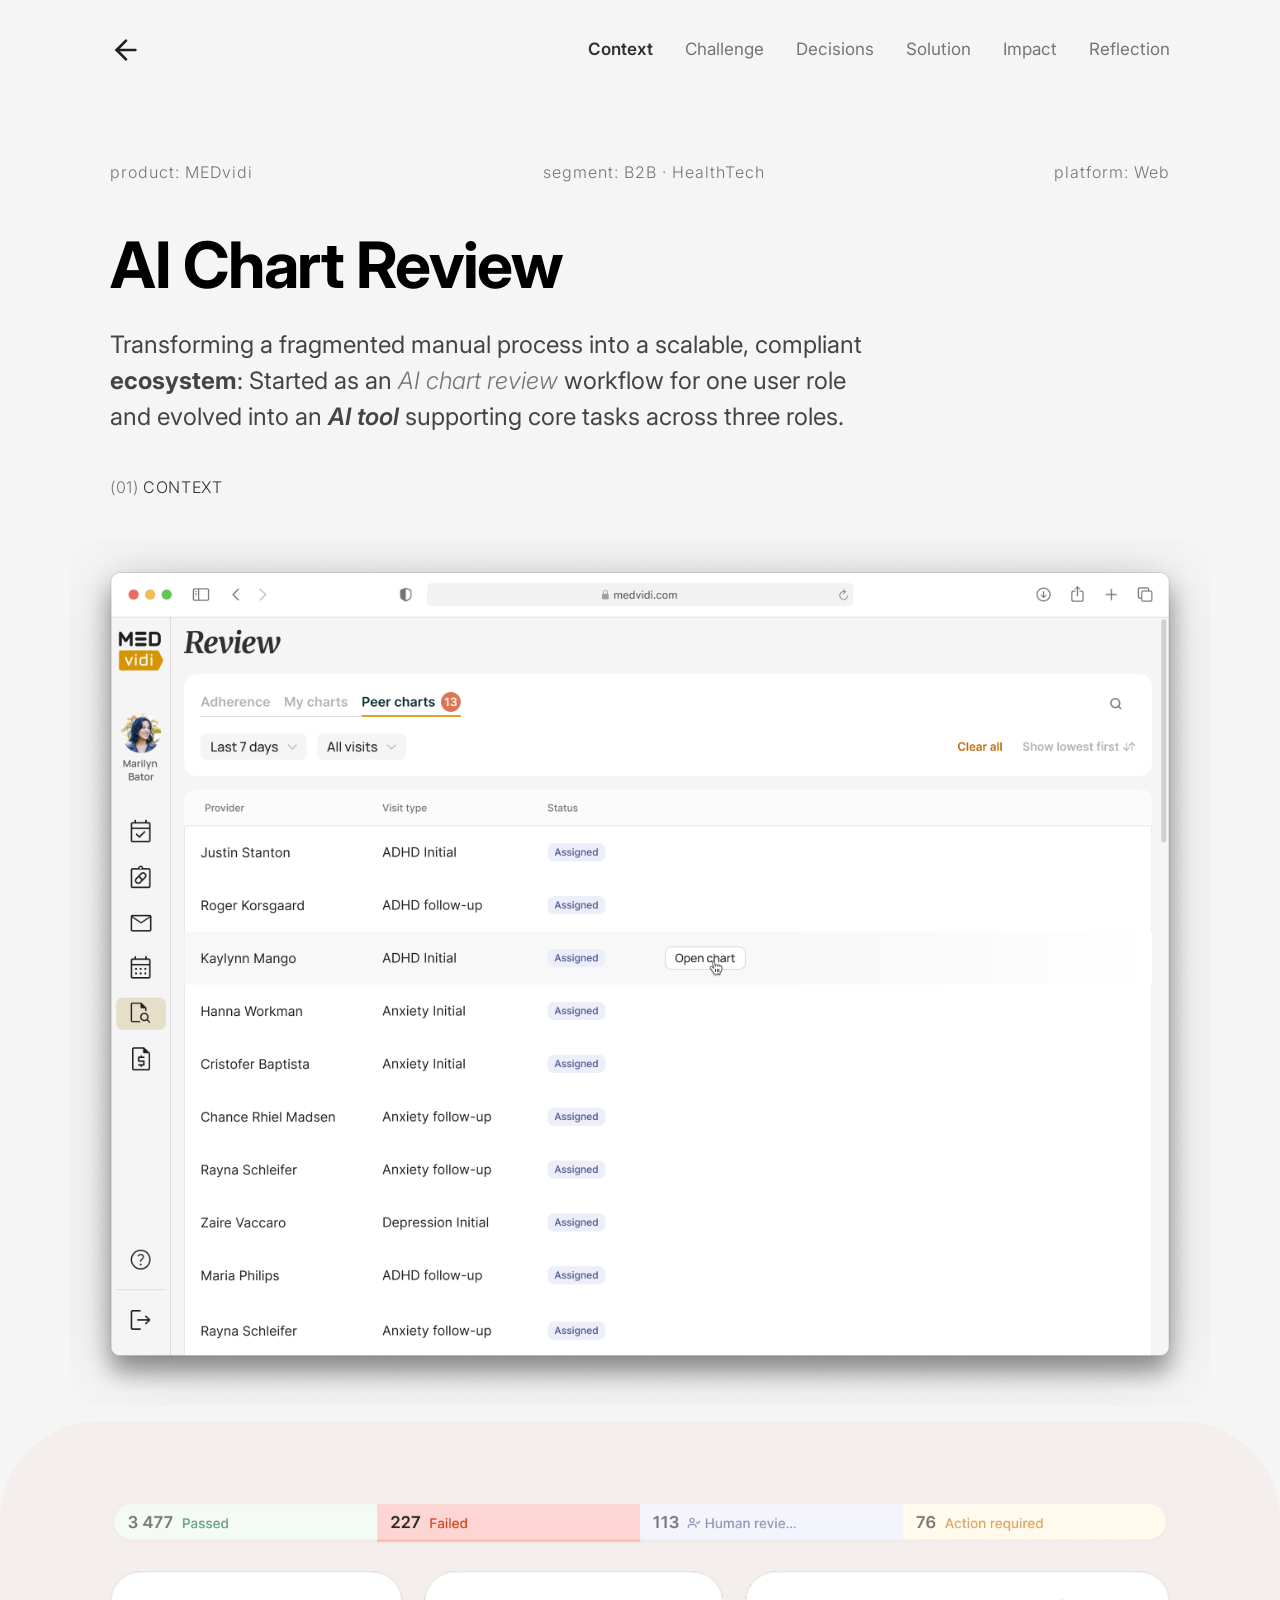
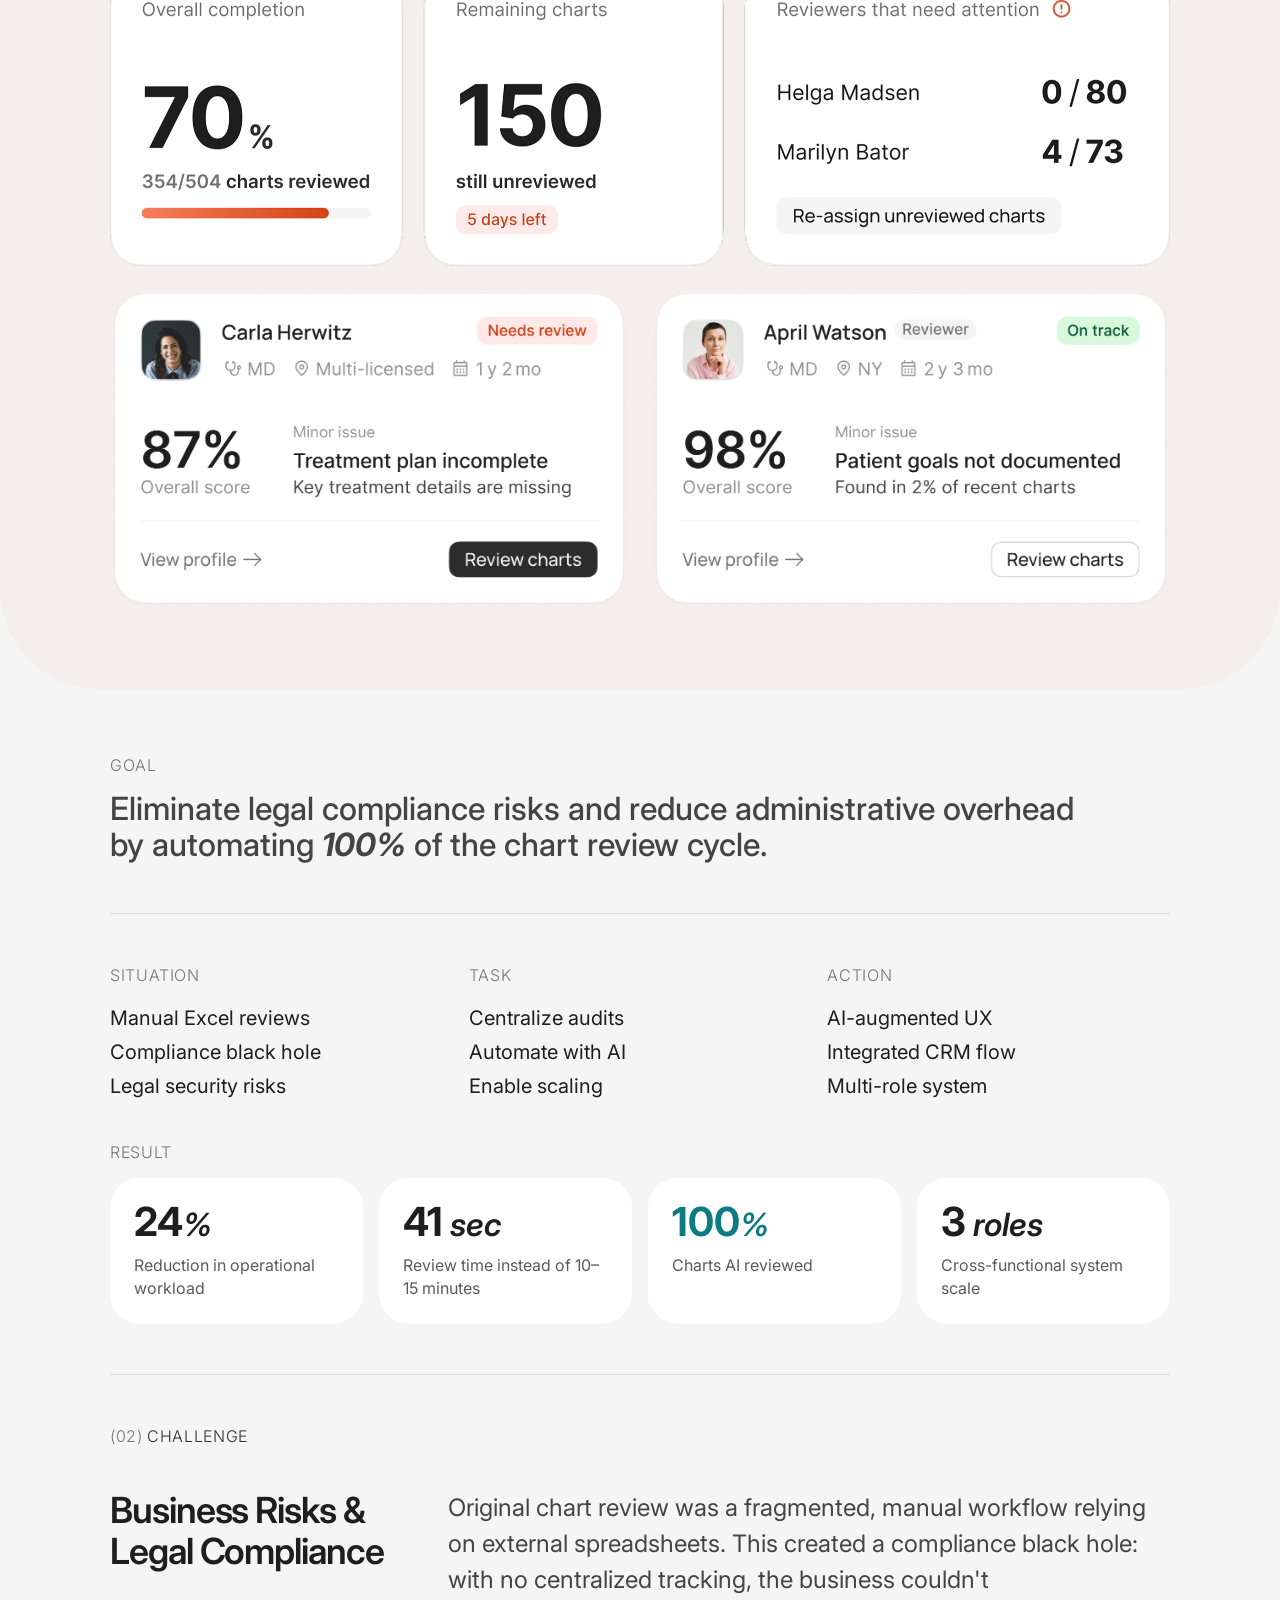
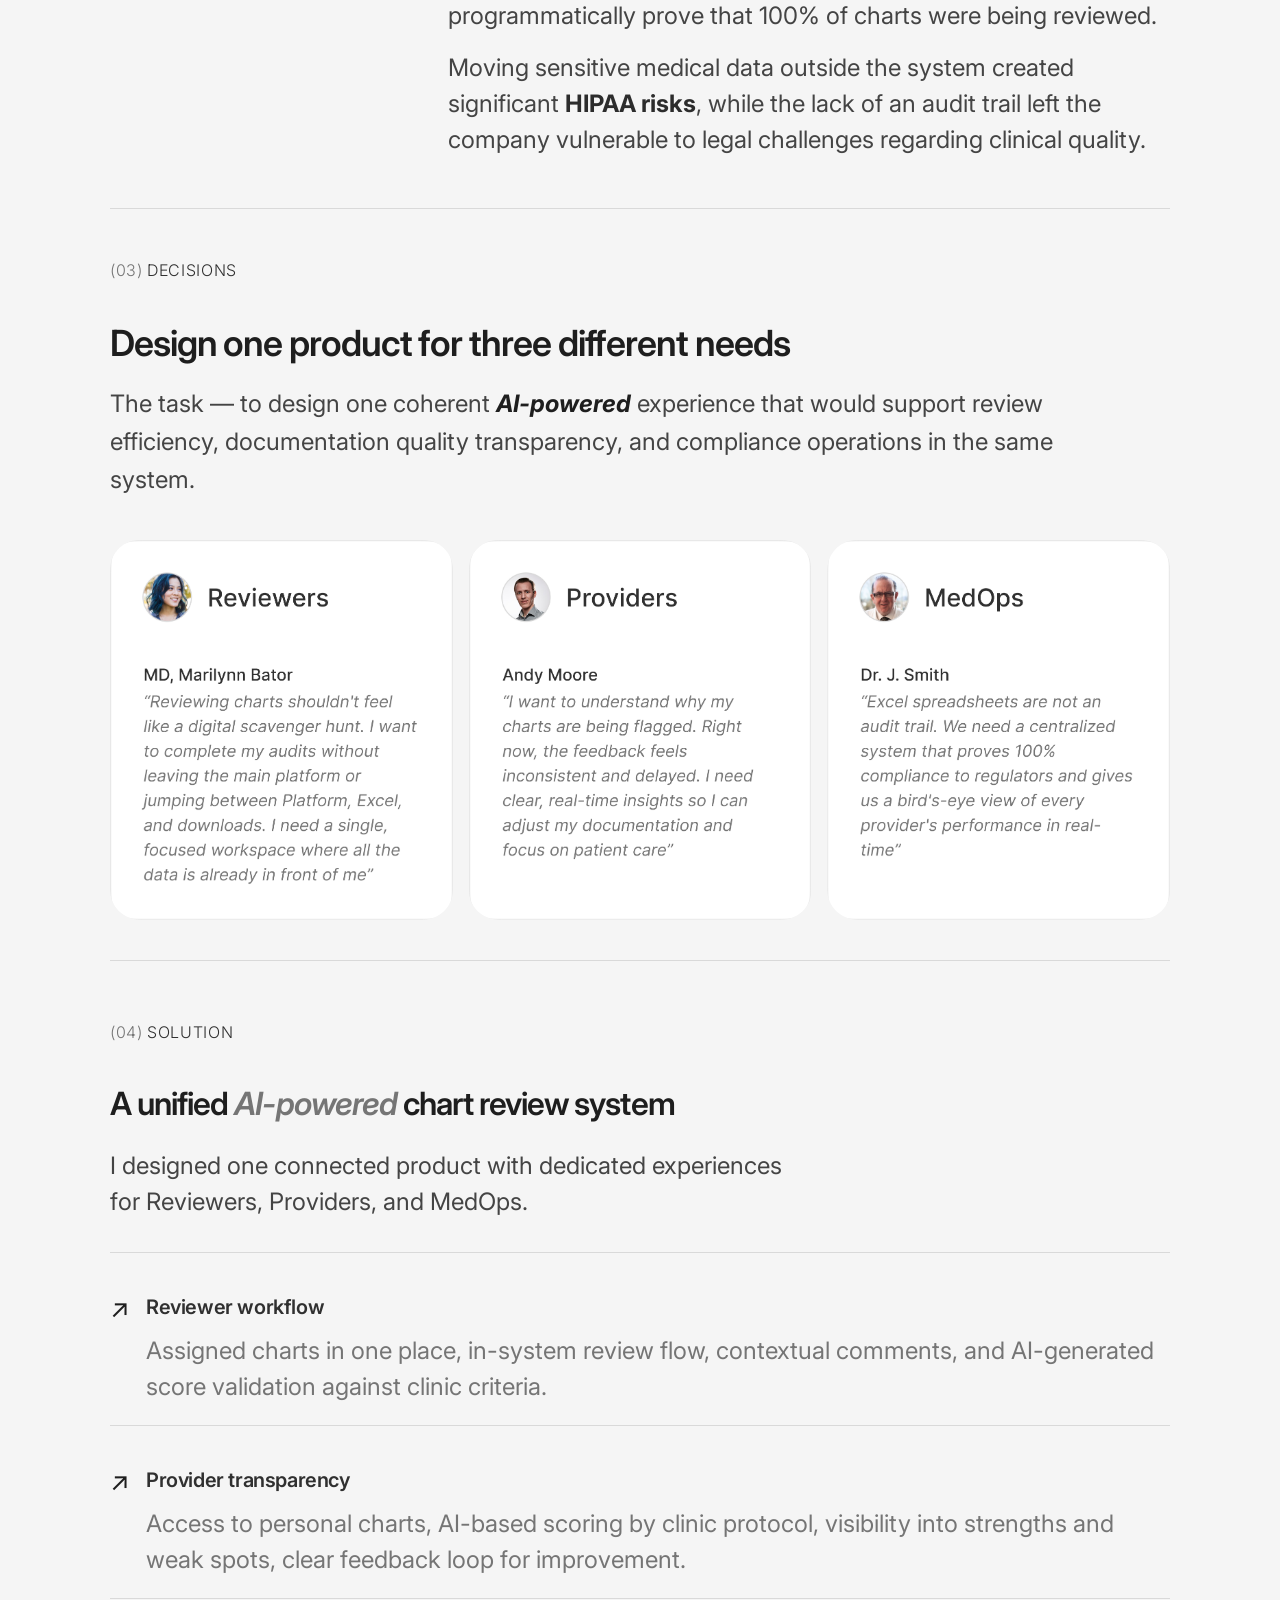
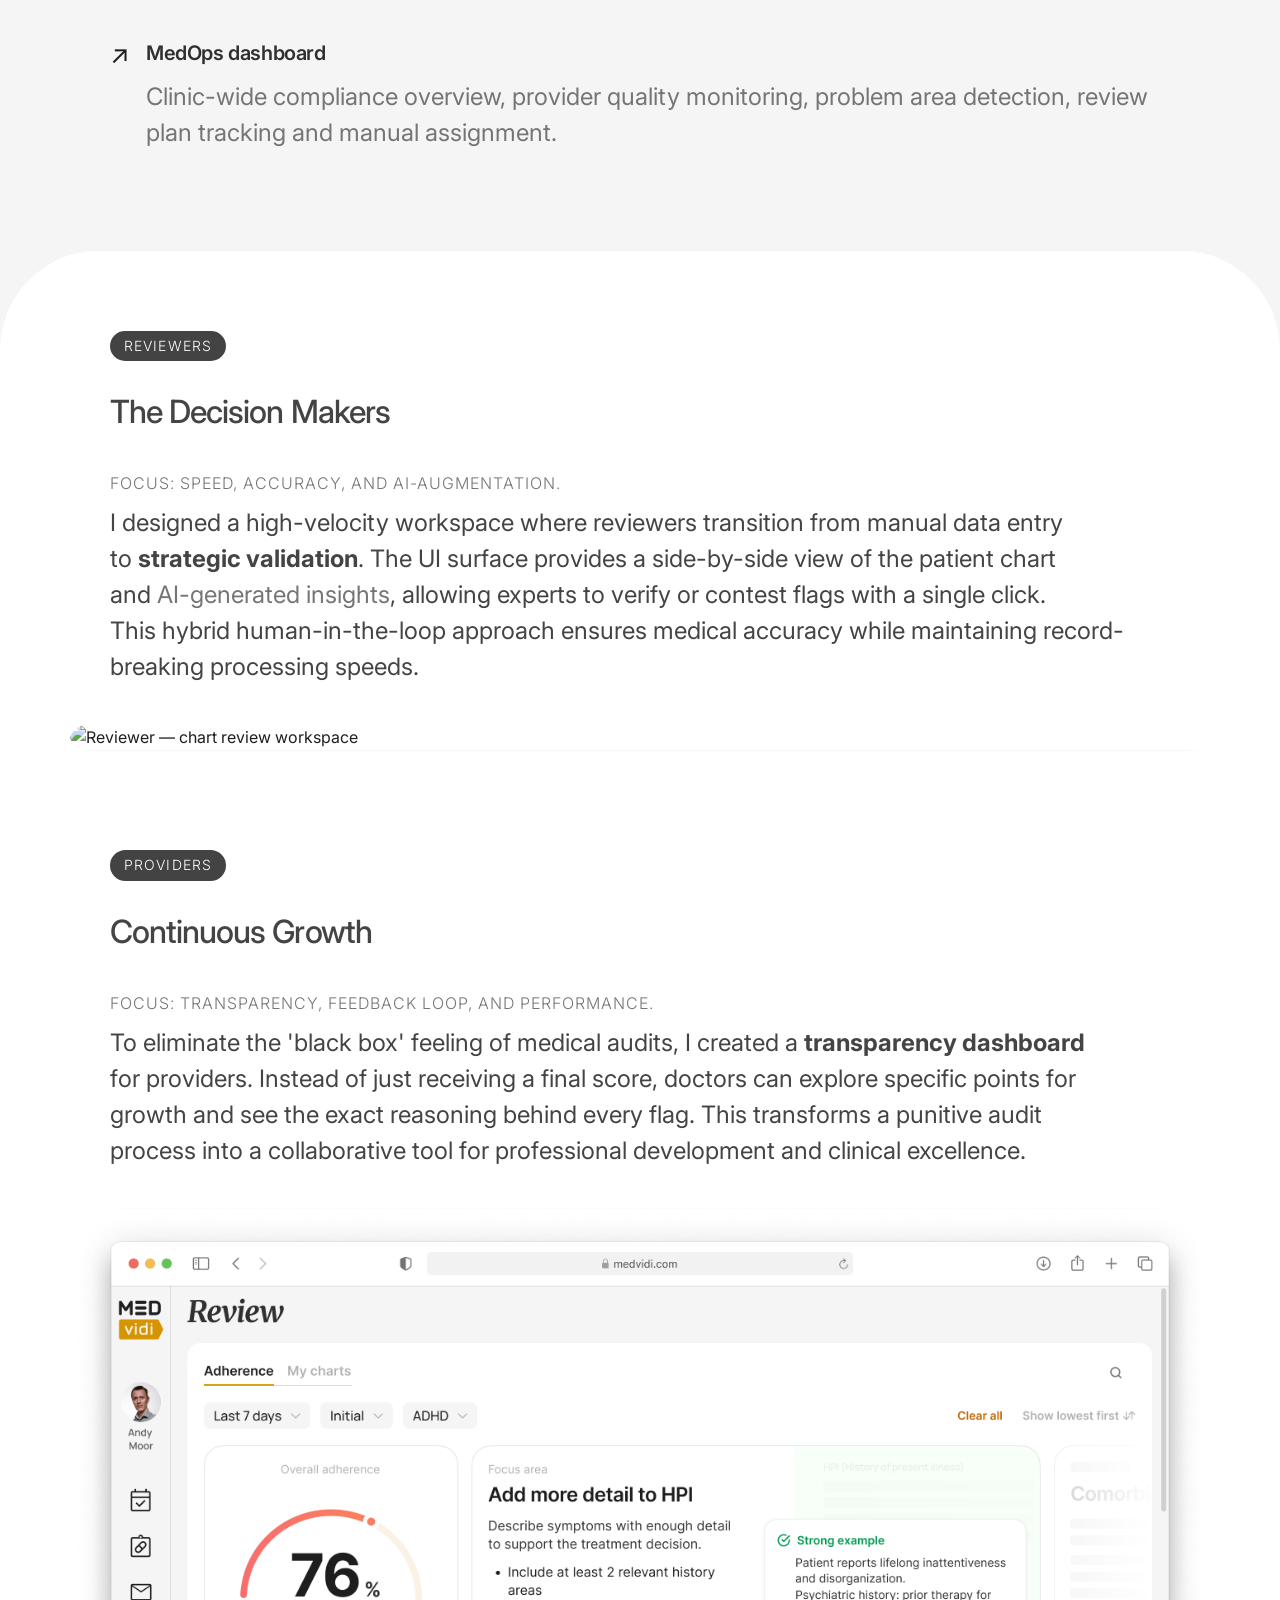
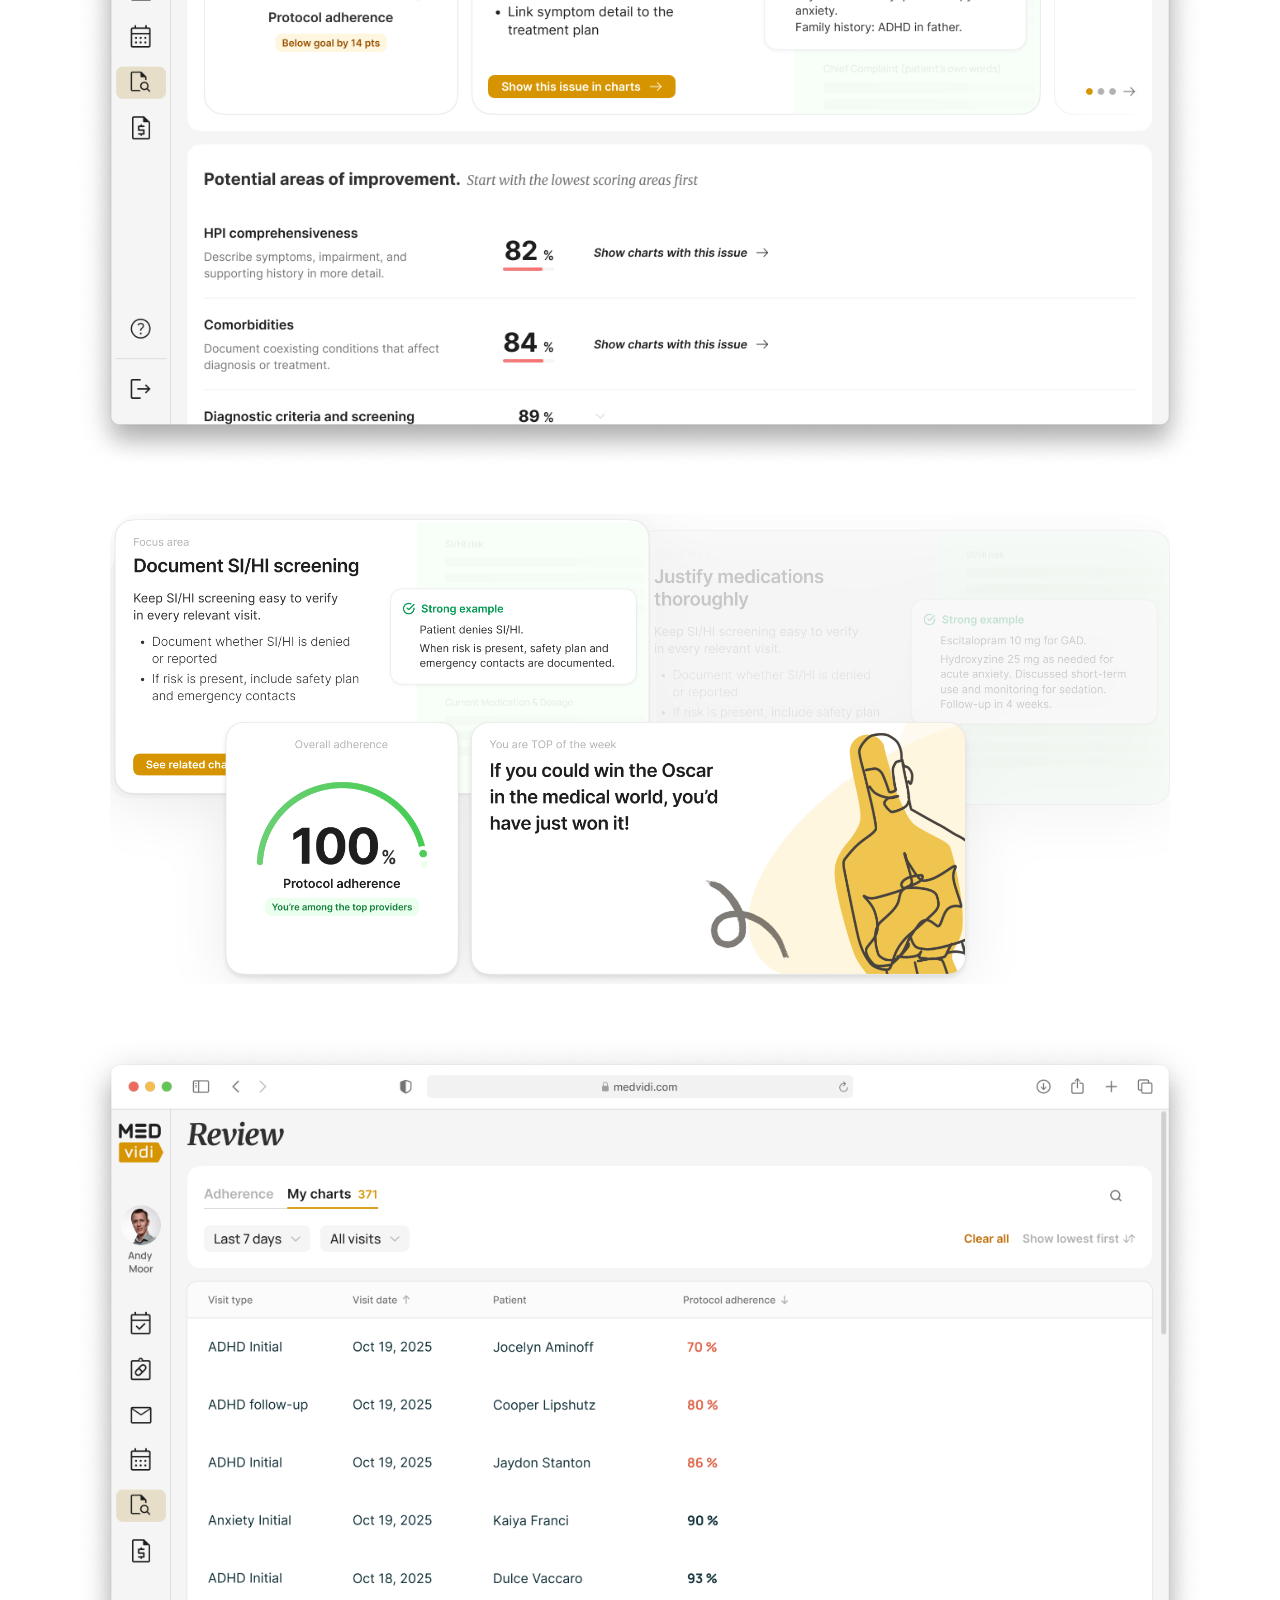
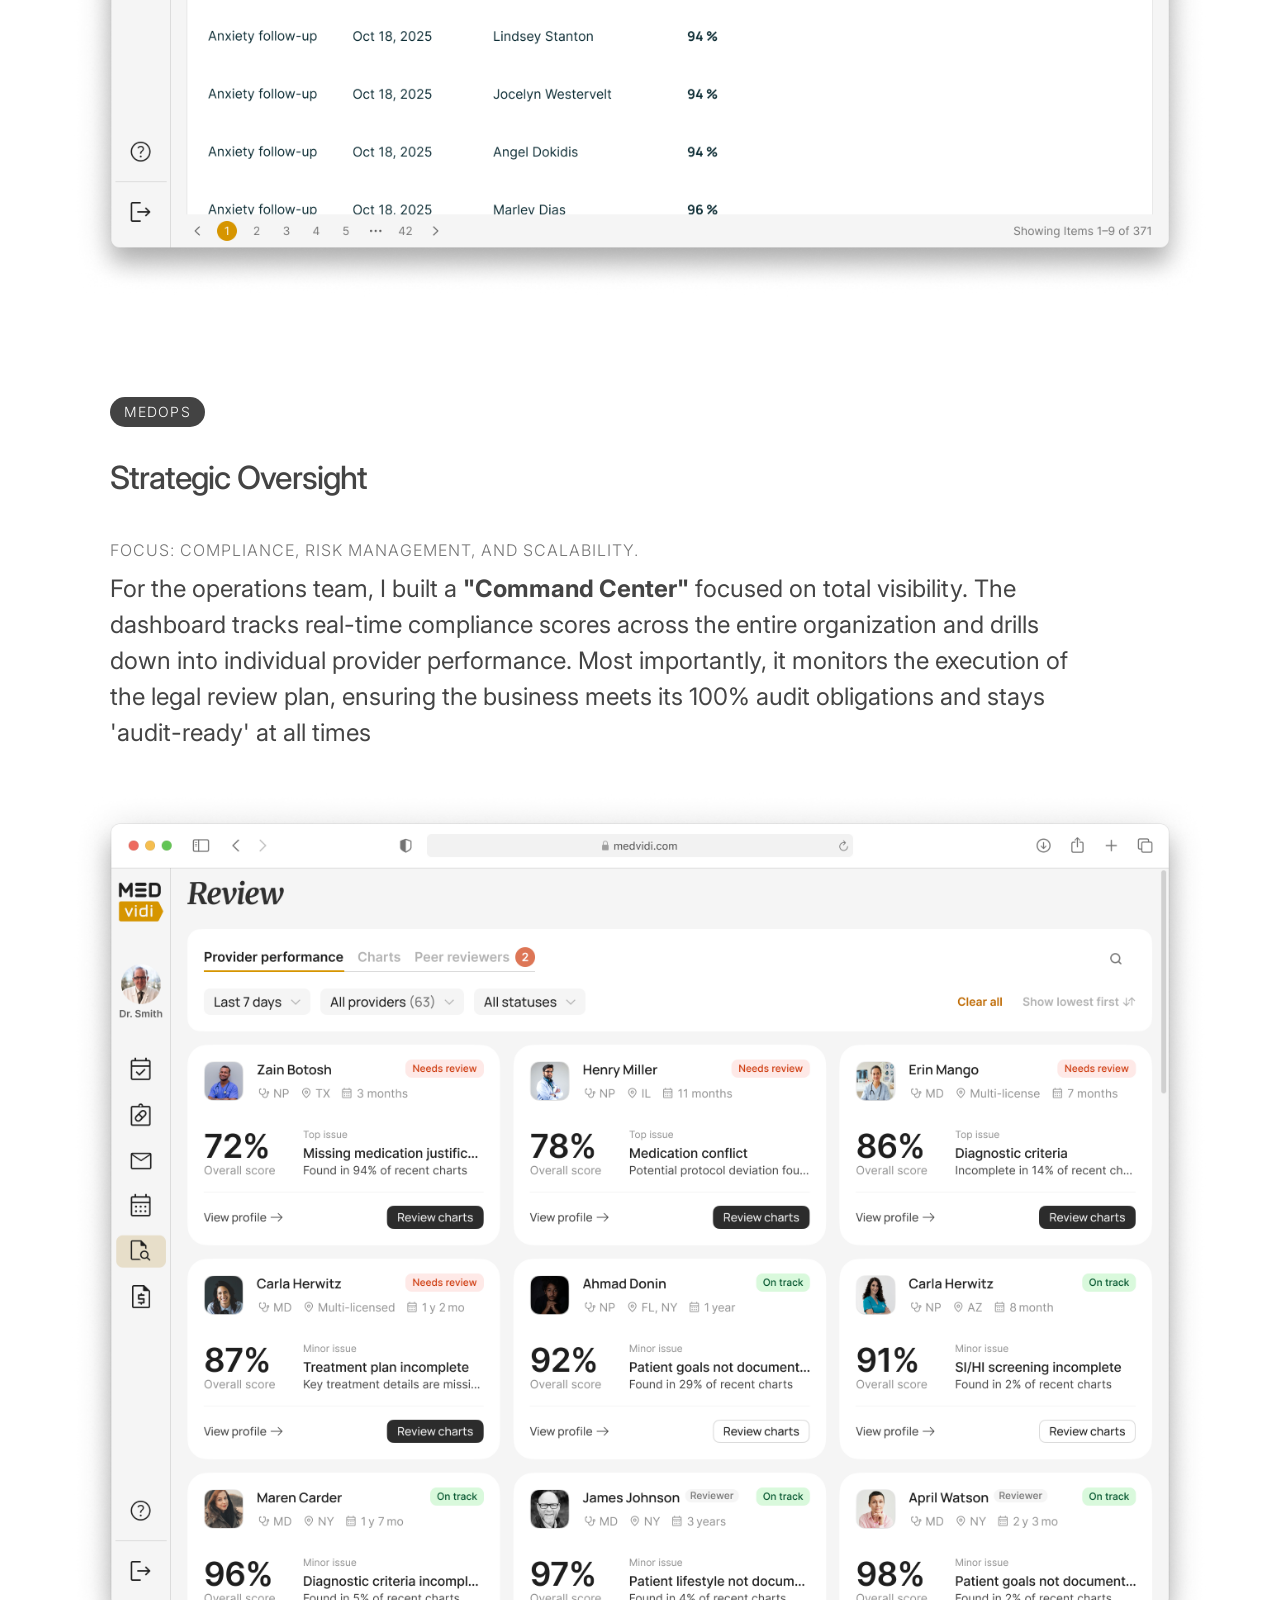
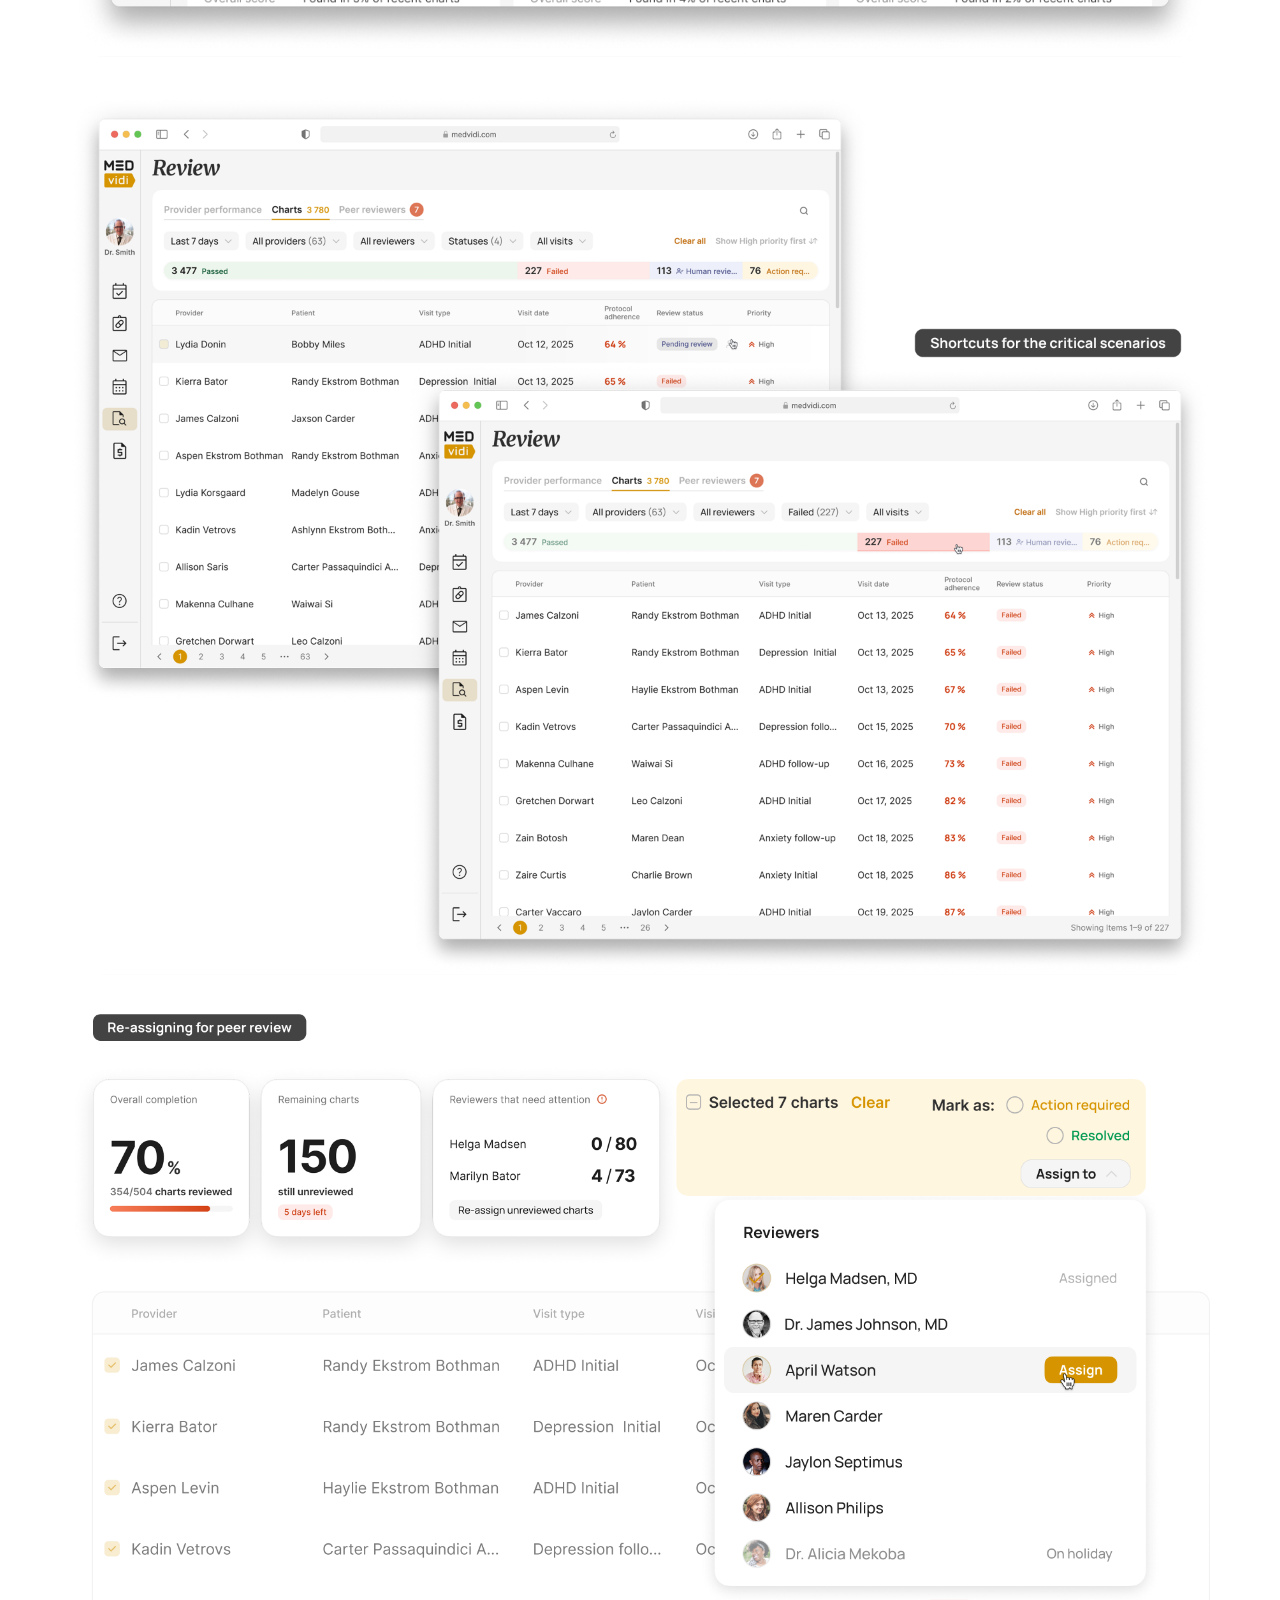
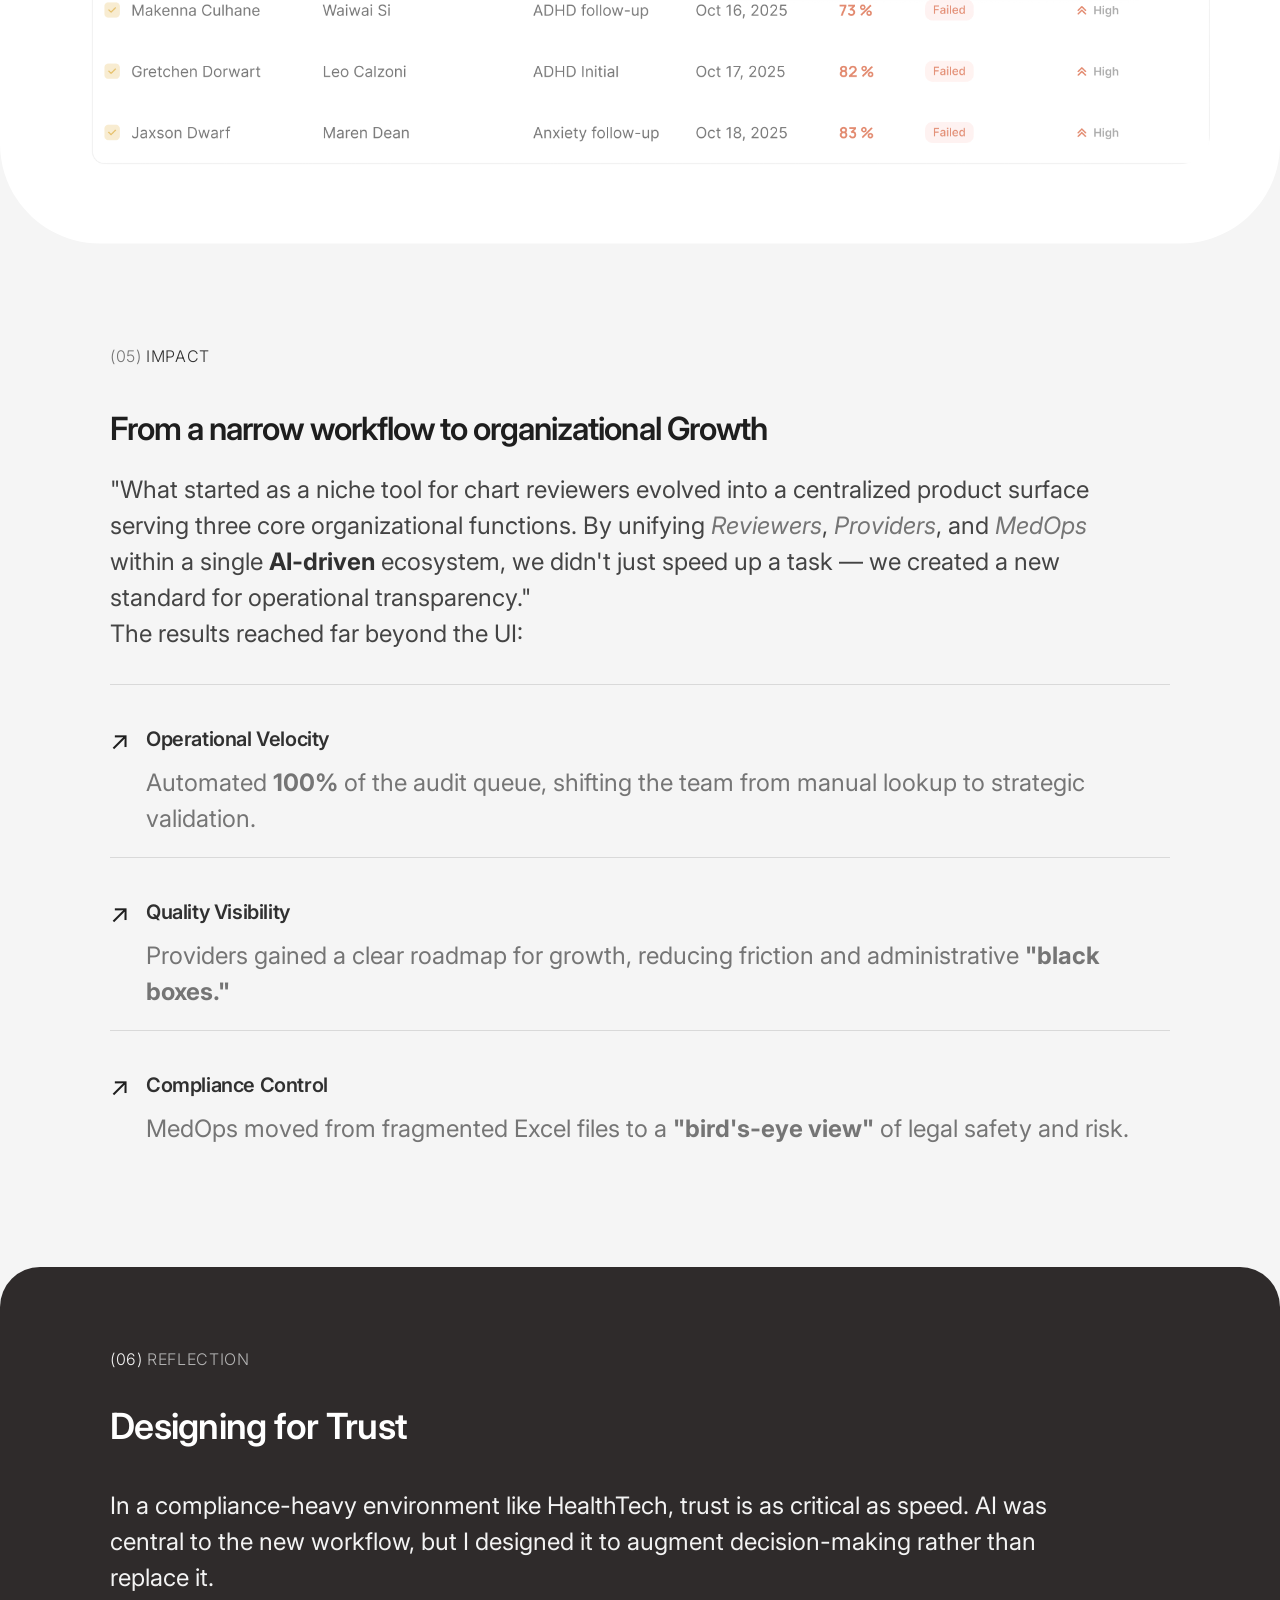
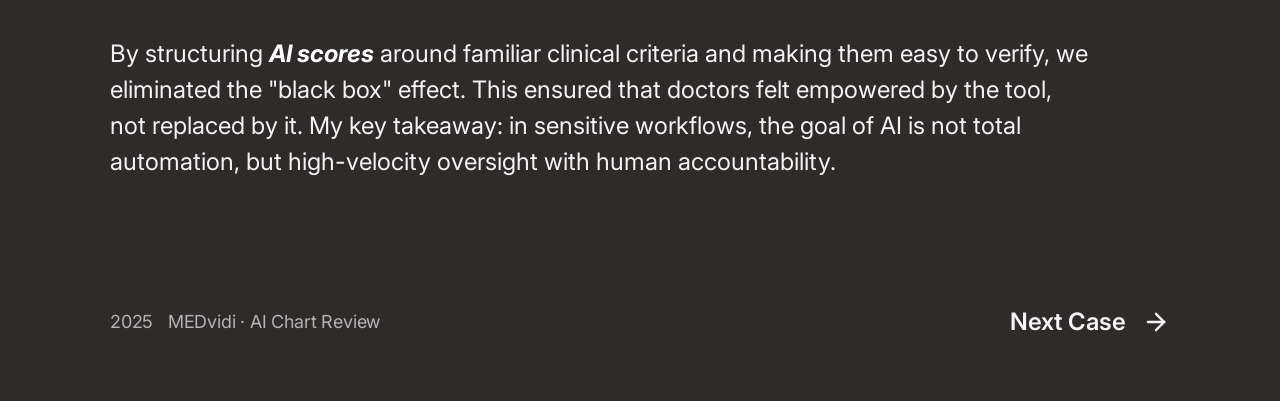
==== Cases/medvidi/AI review-case/index.html @ 2c49b4da "initial case" ====
<!DOCTYPE html>
<html lang="en">
<head>
  <meta charset="UTF-8" />
  <meta name="viewport" content="width=device-width, initial-scale=1.0" />
  <title>AI Chart Review — MEDvidi Case Study</title>
  <link rel="preconnect" href="https://fonts.googleapis.com">
  <link rel="preconnect" href="https://fonts.gstatic.com" crossorigin>
  <link href="https://fonts.googleapis.com/css2?family=Inter:ital,opsz,wght@0,14..32,300;0,14..32,400;0,14..32,500;0,14..32,600;0,14..32,700;1,14..32,300;1,14..32,400;1,14..32,600&display=swap" rel="stylesheet">
  <link rel="stylesheet" href="styles.css">
</head>
<body>

<!-- ── Navigation ── -->
<nav class="back-nav">
  <div class="container">
    <a href="javascript:history.length > 1 ? history.back() : window.location.href='#context'" class="nav-back" aria-label="Go back">
      <svg width="32" height="32" viewBox="0 0 24 24" fill="none" stroke="currentColor" stroke-width="2" stroke-linecap="round"><path d="M19 12H5"/><path d="m12 19-7-7 7-7"/></svg>
    </a>
    <ul class="nav-anchors">
      <li><a href="#context">Context</a></li>
      <li><a href="#challenge">Challenge</a></li>
      <li><a href="#decisions">Decisions</a></li>
      <li><a href="#solution">Solution</a></li>
      <li><a href="#impact">Impact</a></li>
      <li><a href="#reflection">Reflection</a></li>
    </ul>
  </div>
</nav>

<main>

  <!-- ══════════════ HERO / CONTEXT ══════════════ -->
  <section class="hero" id="context">
    <div class="container">

      <div class="hero-meta-row">
        <span class="hero-tag">product: MEDvidi</span>
        <span class="hero-tag">segment: B2B · HealthTech</span>
        <span class="hero-tag">platform: Web</span>
      </div>

      <h1>AI Chart Review</h1>
      <p class="hero-subtitle">
        Transforming a fragmented manual process into a scalable, compliant<br>
        <strong>ecosystem</strong>: Started as an <em class="hero-em-light">AI chart review</em> workflow for one user role<br>
        and evolved into an <em class="hero-em-bold">AI tool</em> supporting core tasks across three roles.
      </p>

    </div>

    <div class="container">
      <span class="section-label"><span class="label-num">(01)</span> Context</span>
    </div>

    <div class="hero-visual">
      <div class="container">
        <div class="hero-image hero-image--wide">
          <img src="images/Hero%20block/peer%20review.png" alt="AI Chart Review — peer review queue" />
        </div>
      </div>
      <div class="hero-image-bg">
        <div class="container">
          <div class="hero-dashboard" aria-label="AI Chart Review — dashboard overview">
            <div class="hero-dashboard-status hero-image">
              <img src="images/Medops/Status%20filter.png" alt="AI Chart Review — status summary" />
            </div>
            <div class="hero-dashboard-overview hero-image">
              <img src="images/Medops/Review%20plan%20made%20tiles.png" alt="AI Chart Review — overview tiles" />
            </div>
            <div class="hero-dashboard-cards">
              <div class="hero-dashboard-card hero-image">
                <img src="images/Medops/Provider%20tile%201.png" alt="AI Chart Review — provider tile 1" />
              </div>
              <div class="hero-dashboard-card hero-image">
                <img src="images/Medops/Provider%20tile%202.png" alt="AI Chart Review — provider tile 2" />
              </div>
            </div>
          </div>
        </div>
      </div>
    </div>

    <div class="container">
      <div class="goal-section">
        <span class="goal-label">Goal</span>
        <p class="goal-text">
          Eliminate legal compliance risks and reduce administrative overhead<br>by&nbsp;automating <em class="goal-em">100%</em> of the chart review cycle.
        </p>
      </div>

      <div class="star-divider"></div>

      <div class="star-grid">
        <div class="star-col">
          <span class="star-label">Situation</span>
          <ul class="star-list">
            <li>Manual Excel reviews</li>
            <li>Compliance black hole</li>
            <li>Legal security risks</li>
          </ul>
        </div>
        <div class="star-col">
          <span class="star-label">Task</span>
          <ul class="star-list">
            <li>Centralize audits</li>
            <li>Automate with AI</li>
            <li>Enable scaling</li>
          </ul>
        </div>
        <div class="star-col">
          <span class="star-label">Action</span>
          <ul class="star-list">
            <li>AI-augmented UX</li>
            <li>Integrated CRM flow</li>
            <li>Multi-role system</li>
          </ul>
        </div>
      </div>

      <div class="result-section">
        <span class="result-label">Result</span>
        <div class="impact-strip impact-strip--four">
          <div class="impact-item">
            <div class="impact-number">24<span class="impact-suffix">%</span></div>
            <div class="impact-label">Reduction in operational workload</div>
          </div>
          <div class="impact-item">
            <div class="impact-number">41<span class="impact-suffix"> sec</span></div>
            <div class="impact-label">Review time instead of 10–15 minutes</div>
          </div>
          <div class="impact-item impact-item--accent">
            <div class="impact-number">100<span class="impact-suffix">%</span></div>
            <div class="impact-label">Charts AI reviewed</div>
          </div>
          <div class="impact-item">
            <div class="impact-number">3<span class="impact-suffix"> roles</span></div>
            <div class="impact-label">Cross-functional system scale</div>
          </div>
        </div>
      </div>

      <div class="star-divider"></div>

      <!-- ── (01) Challenge ── -->
      <section id="challenge">
        <span class="section-label"><span class="label-num">(02)</span> Challenge</span>

        <div class="two-col" style="align-items: start;">
          <div>
            <h2>Business Risks &amp;<br>Legal Compliance</h2>
          </div>
          <div>
            <p>
              Original chart review was a fragmented, manual workflow relying on external spreadsheets. This created a compliance black hole: with no centralized tracking, the business couldn't programmatically prove that 100% of charts were being reviewed.
            </p>
            <p>
              Moving sensitive medical data outside the system created significant <strong>HIPAA risks</strong>, while the lack of an audit trail left the company vulnerable to legal challenges regarding clinical quality.
            </p>
          </div>
        </div>
      </section>

      <div class="star-divider"></div>

    </div>
  </section>

  <!-- ══════════════ DECISIONS ══════════════ -->
  <section class="roles-intro-section" id="decisions">
    <div class="container">

      <span class="section-label section-label--notop"><span class="label-num">(03)</span> Decisions</span>

      <h2 class="roles-intro-heading">Design one product for three different needs</h2>

      <p class="decisions-subtitle">
        The task — to design one coherent <em class="decisions-em">AI-powered</em> experience that would support review<br>
        efficiency, documentation quality transparency, and compliance operations in the same<br>
        system.
      </p>

      <div class="three-col decision-cards-grid">
        <div class="decision-img-card">
          <img src="images/Cards%20in%20decisions%20block/Reviewer%20card.png" alt="Reviewers" />
        </div>
        <div class="decision-img-card">
          <img src="images/Cards%20in%20decisions%20block/Provider%20card.png" alt="Providers" />
        </div>
        <div class="decision-img-card">
          <img src="images/Cards%20in%20decisions%20block/MedOps%20card.png" alt="MedOps" />
        </div>
      </div>
    </div>
  </section>

  <div class="solution-summary-block" id="solution">
    <div class="container">
      <div class="solution-transition" aria-hidden="true"></div>
    </div>
    <div class="solution-summary">
      <div class="container">
        <span class="section-label section-label--notop"><span class="label-num">(04)</span> Solution</span>
        <h2 class="solution-summary-title">A unified <em>AI-powered</em> chart review system</h2>
        <p class="solution-summary-intro">
          I designed one connected product with dedicated experiences for Reviewers, Providers, and MedOps.
        </p>

        <div class="solution-summary-list">
          <div class="solution-summary-item">
            <div class="solution-summary-icon" aria-hidden="true">↗</div>
            <div>
              <h3>Reviewer workflow</h3>
              <p>Assigned charts in one place, in-system review flow, contextual comments, and AI-generated score validation against clinic criteria.</p>
            </div>
          </div>
          <div class="solution-summary-item">
            <div class="solution-summary-icon" aria-hidden="true">↗</div>
            <div>
              <h3>Provider transparency</h3>
              <p>Access to personal charts, AI-based scoring by clinic protocol, visibility into strengths and weak spots, clear feedback loop for improvement.</p>
            </div>
          </div>
          <div class="solution-summary-item">
            <div class="solution-summary-icon" aria-hidden="true">↗</div>
            <div>
              <h3>MedOps dashboard</h3>
              <p>Clinic-wide compliance overview, provider quality monitoring, problem area detection, review plan tracking and manual assignment.</p>
            </div>
          </div>
        </div>
      </div>
    </div>
  </div>

  <!-- ══════════════ SOLUTION (Reviewers + Providers + MedOps) ══════════════ -->
  <div class="section-bg">

    <!-- REVIEWERS -->
    <div class="role-section">
      <div class="container">
        <span class="role-tag">Reviewers</span>
        <h2 class="role-heading">The Decision Makers</h2>

        <div class="role-intro">
          <span class="role-focus">Focus: Speed, Accuracy, and AI-Augmentation.</span>
          <p class="role-body">
            I designed a high-velocity workspace where reviewers transition from manual data entry<br>to <strong>strategic validation</strong>. The UI surface provides a side-by-side view of the patient chart<br>and <span class="text-secondary">AI-generated insights</span>, allowing experts to verify or contest flags with a single click.<br>This hybrid human-in-the-loop approach ensures medical accuracy while maintaining record-breaking processing speeds.
          </p>
        </div>
      </div>

      <div class="container">
        <div class="screen-card screen-card--top reviewer-primary-screen">
          <img src="images/Reviewer/Reviewer%20block.png" alt="Reviewer — chart review workspace" />
        </div>
      </div>
    </div>

    <!-- PROVIDERS -->
    <div class="role-section" id="providers">
      <div class="container">
        <span class="role-tag">Providers</span>
        <h2 class="role-heading">Continuous Growth</h2>
        <div class="role-intro">
          <span class="role-focus">Focus: Transparency, Feedback Loop, and Performance.</span>
          <p class="role-body">
            To eliminate the 'black box' feeling of medical audits, I created a <strong>transparency dashboard</strong> for providers. Instead of just receiving a final score, doctors can explore specific points for growth and see the exact reasoning behind every flag. This transforms a punitive audit process into a collaborative tool for professional development and clinical excellence.
          </p>
        </div>
      </div>

      <div class="container provider-gallery">
        <div class="screen-card screen-card--top">
          <img src="images/Provider/My%20score%20desk.png" alt="Provider — quality score dashboard" />
        </div>
        <div class="screen-card provider-tiles-card">
          <img src="images/Provider/tiles.png" alt="Provider — insight cards" />
        </div>
        <div class="screen-card screen-card--top provider-bottom-screen">
          <img src="images/Provider/My%20charts%20desk.png" alt="Provider — charts list" />
        </div>
      </div>
    </div>

    <!-- MEDOPS -->
    <div class="role-section" id="medops">
      <div class="container">
        <span class="role-tag">MedOps</span>
        <h2 class="role-heading">Strategic Oversight</h2>
        <div class="role-intro">
          <span class="role-focus">Focus: Compliance, Risk Management, and Scalability.</span>
          <p class="role-body">
            For the operations team, I built a <strong>"Command Center"</strong> focused on total visibility. The dashboard tracks real-time compliance scores across the entire organization and drills down into individual provider performance. Most importantly, it monitors the execution of the legal review plan, ensuring the business meets its 100% audit obligations and stays 'audit-ready' at all times
          </p>
        </div>
      </div>

      <div class="container">
        <div class="screen-card screen-card--top">
          <img src="images/Medops/Providers%20desk.png" alt="MedOps — providers overview" />
        </div>
        <div class="screen-card medops-secondary-screen">
          <img src="images/Medops/MedOps%20charts.png" alt="MedOps — critical scenarios shortcuts" />
        </div>
        <div class="screen-card medops-secondary-screen">
          <img src="images/Medops/Peer%20review.png" alt="MedOps — peer review reassignment" />
        </div>
      </div>
    </div>

  </div>

  <!-- ══════════════ IMPACT ══════════════ -->
  <section class="section" id="impact">
    <div class="container">
      <span class="section-label"><span class="label-num">(05)</span> Impact</span>
      <div class="impact-summary">
        <h2 class="solution-summary-title">From a narrow workflow to organizational Growth</h2>
        <p class="impact-summary-intro">
          "What started as a niche tool for chart reviewers evolved into a centralized product surface serving three core organizational functions. By unifying <em>Reviewers</em>, <em>Providers</em>, and <em>MedOps</em> within a single <strong>AI-driven</strong> ecosystem, we didn't just speed up a task — we created a new standard for operational transparency."<br>
          The results reached far beyond the UI:
        </p>
        <div class="solution-summary-list">
          <div class="solution-summary-item">
            <div class="solution-summary-icon" aria-hidden="true">↗</div>
            <div>
              <h3>Operational Velocity</h3>
              <p>Automated <strong>100%</strong> of the audit queue, shifting the team from manual lookup to strategic validation.</p>
            </div>
          </div>
          <div class="solution-summary-item">
            <div class="solution-summary-icon" aria-hidden="true">↗</div>
            <div>
              <h3>Quality Visibility</h3>
              <p>Providers gained a clear roadmap for growth, reducing friction and administrative <strong>"black boxes."</strong></p>
            </div>
          </div>
          <div class="solution-summary-item">
            <div class="solution-summary-icon" aria-hidden="true">↗</div>
            <div>
              <h3>Compliance Control</h3>
              <p>MedOps moved from fragmented Excel files to a <strong>"bird's-eye view"</strong> of legal safety and risk.</p>
            </div>
          </div>
        </div>
      </div>
    </div>
  </section>

  <!-- ══════════════ REFLECTION ══════════════ -->
  <section class="reflection-block" id="reflection">
    <div class="container">
      <span class="section-label section-label--dark"><span class="label-num">(06)</span> Reflection</span>
      <h2 class="reflection-title">Designing for Trust</h2>
      <div class="reflection-copy">
        <p>
          In a compliance-heavy environment like HealthTech, trust is as critical as speed. AI was central to the new workflow, but I designed it to augment decision-making rather than replace it.
        </p>
        <p>
          By structuring <strong>AI scores</strong> around familiar clinical criteria and making them easy to verify, we eliminated the "black box" effect. This ensured that doctors felt empowered by the tool, not replaced by it. My key takeaway: in sensitive workflows, the goal of AI is not total automation, but high-velocity oversight with human accountability.
        </p>
      </div>
    </div>
  </section>

  <!-- ══════════════ FOOTER ══════════════ -->
  <footer class="case-footer">
    <div class="container">
      <div class="footer-inner">
        <p class="footer-text">2025&nbsp;&nbsp;&nbsp;MEDvidi · AI Chart Review</p>
        <a href="#" class="footer-cta">
          Next Case
          <svg viewBox="0 0 24 24" fill="none" stroke="currentColor" stroke-width="2" stroke-linecap="round"><path d="M5 12h14"/><path d="m12 5 7 7-7 7"/></svg>
        </a>
      </div>
    </div>
  </footer>

</main>

<script>
// ── Squircle: Figma corner smoothing via clip-path ────────────────────────
(function () {
  // Bezier constant for circle approximation: 4/3 * tan(π/8)
  const C = 0.5519150244935105;

  function squirclePath(w, h, r, s) {
    r = Math.min(r, w / 2, h / 2);
    if (r <= 0) return null;
    // Extend arc start/end beyond radius based on smoothing
    const a = r + r * s * (Math.SQRT2 - 1);
    const t = a * C;
    return [
      `M${a} 0`, `H${w - a}`,
      `C${w - a + t} 0 ${w} ${a - t} ${w} ${a}`,
      `V${h - a}`,
      `C${w} ${h - a + t} ${w - a + t} ${h} ${w - a} ${h}`,
      `H${a}`,
      `C${a - t} ${h} 0 ${h - a + t} 0 ${h - a}`,
      `V${a}`,
      `C0 ${a - t} ${a - t} 0 ${a} 0 Z`
    ].join(' ');
  }

  const S = 0.6;
  const targets = [
    ['.impact-item, .decision-card, .screen-card, .hero-image, .quote-block, .screens-stack, .decision-img-card', 24, S],
    ['.hero-image-bg, .section-bg', 80, S],
  ];

  function apply(el) {
    const w = el.offsetWidth, h = el.offsetHeight;
    const p = w && h ? squirclePath(w, h, el._sqR, el._sqS) : null;
    if (p) el.style.clipPath = `path('${p}')`;
  }

  function init() {
    const ro = new ResizeObserver(entries =>
      entries.forEach(e => apply(e.target))
    );
    targets.forEach(([sel, r, s]) => {
      document.querySelectorAll(sel).forEach(el => {
        el._sqR = r;
        el._sqS = s;
        apply(el);
        ro.observe(el);
      });
    });
  }

  document.readyState === 'loading'
    ? document.addEventListener('DOMContentLoaded', init)
    : init();
})();
</script>

<script>
const navLinks = document.querySelectorAll('.nav-anchors a');
const sections = document.querySelectorAll('#context, #challenge, #decisions, #solution, #impact, #reflection');

function updateNav() {
  const scrollY = window.scrollY;
  let current = '';
  sections.forEach(s => {
    if (scrollY >= s.offsetTop - 240) current = s.id;
  });
  navLinks.forEach(a => {
    a.classList.toggle('active', a.getAttribute('href') === '#' + current);
  });
}

window.addEventListener('scroll', updateNav, { passive: true });
updateNav();

// ── Nav shrink on scroll ──
const nav = document.querySelector('.back-nav');
function updateNavSize() {
  nav.classList.toggle('scrolled', window.scrollY > 40);
}
window.addEventListener('scroll', updateNavSize, { passive: true });
updateNavSize();
</script>

</body>
</html>
---- Cases/medvidi/AI review-case/styles.css ----
:root {
  --bg: #f5f5f5;
  --surface: #ffffff;
  --text: #1e1e1e;
  --muted: #757575;
  --line: #D9D9D9;
  --accent: #303030;
  --max: 1060px;
  --radius: 24px;
}

* { box-sizing: border-box; margin: 0; padding: 0; }
html { scroll-behavior: smooth; }

body {
  font-family: 'Inter', -apple-system, BlinkMacSystemFont, sans-serif;
  background: var(--bg);
  color: var(--text);
  line-height: 1.6;
  -webkit-font-smoothing: antialiased;
}

img { max-width: 100%; display: block; }
a { color: inherit; text-decoration: none; }
::selection { background: var(--accent); color: #fff; }

/* ── Container ── */
.container {
  width: min(100% - 160px, var(--max));
  margin: 0 auto;
}

/* ── Navigation ── */
.back-nav {
  position: fixed;
  top: 0; left: 0; right: 0;
  z-index: 100;
  background: rgba(245,245,245,0.92);
  backdrop-filter: blur(16px);
  -webkit-backdrop-filter: blur(16px);
}

.back-nav .container {
  display: flex;
  align-items: center;
  justify-content: space-between;
  height: 100px;
  transition: height 0.25s ease;
}

.back-nav.scrolled .container {
  height: 80px;
}

.nav-back {
  display: flex;
  align-items: center;
  color: var(--text);
  transition: opacity 0.2s;
}

.nav-back svg {
  width: 32px;
  height: 32px;
}

.nav-back:hover { opacity: 0.5; }

.nav-anchors {
  display: flex;
  gap: 32px;
  list-style: none;
  align-items: center;
}

.nav-anchors a {
  font-size: 17px;
  font-weight: 400;
  color: #757575;
  transition: color 0.2s, font-weight 0.1s;
}

.nav-anchors a:hover {
  color: #303030;
}

.nav-anchors a.active {
  color: #303030;
  font-weight: 600;
}

/* ── Hero ── */
.hero {
  padding: 160px 0 0;
  animation: fadeUp 0.8s ease both;
}

@keyframes fadeUp {
  from { opacity: 0; transform: translateY(20px); }
  to { opacity: 1; transform: translateY(0); }
}

.hero-meta-row {
  display: flex;
  align-items: center;
  justify-content: space-between;
  margin-bottom: 40px;
}

.hero-tag {
  font-size: 16px;
  font-weight: 300;
  color: var(--muted);
  letter-spacing: 1px;
}

.hero h1 {
  font-size: 64px;
  font-weight: 700;
  line-height: 77px;
  letter-spacing: -1.28px;
  color: #000;
  margin-bottom: 24px;
}

.hero-subtitle {
  font-size: 24px;
  font-weight: 400;
  color: #444444;
  line-height: 1.5;
  max-width: 100%;
}

.hero-subtitle strong {
  color: #444444;
}

.hero-em-light {
  font-style: italic;
  font-weight: 300;
  color: #757575;
}

.hero-em-bold {
  font-style: italic;
  font-weight: 600;
  color: #444444;
}

/* ── Impact Strip ── */
.impact-strip {
  display: grid;
  grid-template-columns: repeat(3, 1fr);
  gap: 16px;
  margin-bottom: 24px;
}

.impact-item {
  background: var(--surface);
  border-radius: var(--radius);
  padding: 24px;
}

.impact-number {
  font-size: 40px;
  font-weight: 700;
  line-height: 1;
  margin-bottom: 12px;
  color: #1E1E1E;
}

.impact-suffix {
  font-size: 32px;
  font-weight: 600;
  font-style: italic;
}

.impact-item--accent .impact-number {
  color: #0D7B83;
}

.impact-label {
  font-size: 16px;
  font-weight: 400;
  color: #5A5A5A;
  line-height: 1.45;
}

/* ── Goal ── */
.goal-section {
  margin-top: 64px;
}

.goal-label {
  font-size: 16px;
  font-weight: 300;
  color: #757575;
  text-transform: uppercase;
  letter-spacing: 0.04em;
  display: block;
  margin-bottom: 12px;
}

.goal-text {
  font-size: 32px;
  font-weight: 500;
  color: #444444;
  line-height: 36px;
  max-width: 100%;
}

.goal-em {
  font-style: italic;
  font-weight: 700;
}

/* ── STAR ── */
.star-divider {
  height: 20px;
  position: relative;
  margin-top: 40px;
  margin-bottom: 40px;
}

.star-divider::after {
  content: '';
  position: absolute;
  top: 50%;
  left: 0;
  right: 0;
  height: 1px;
  background: var(--line);
}

.star-grid {
  display: grid;
  grid-template-columns: repeat(3, 1fr);
  gap: 16px;
}

.star-label {
  display: block;
  font-size: 16px;
  font-weight: 300;
  color: #757575;
  text-transform: uppercase;
  letter-spacing: 0.04em;
  margin-bottom: 16px;
}

.star-list {
  list-style: none;
  display: flex;
  flex-direction: column;
  gap: 6px;
}

.star-list li {
  font-size: 20px;
  font-weight: 400;
  color: var(--text);
  line-height: 1.4;
}

/* ── Result ── */
.result-section {
  margin-top: 40px;
}

.result-section .impact-strip {
  margin-bottom: 0;
}

.result-label {
  display: block;
  font-size: 16px;
  font-weight: 300;
  color: #757575;
  text-transform: uppercase;
  letter-spacing: 0.04em;
  margin-bottom: 12px;
}

.impact-strip--four {
  grid-template-columns: repeat(4, 1fr);
}

.goal-em {
  font-style: italic;
  font-weight: 700;
}

/* ── Section labels ── */
.section-label {
  display: block;
  font-size: 16px;
  font-weight: 300;
  text-transform: uppercase;
  letter-spacing: 0.04em;
  color: #303030;
  margin-top: 40px;
  margin-bottom: 40px;
}

.label-num {
  color: #757575;
}

/* ── Hero Visual ── */
.hero-visual {
  margin-top: 40px;
}

.hero-image {
  border-radius: var(--radius);
  overflow: hidden;
  filter: drop-shadow(0 8px 40px rgba(0, 0, 0, 0.1));
}

.hero-image--wide {
  width: calc(100% + 80px);
  max-width: 1140px;
  margin-left: -40px;
}

.hero-image-bg .hero-image {
  background: transparent;
}

.hero-image-bg {
  margin-top: 16px;
  background: #F4EEEC;
  border-radius: 80px;
  padding: 80px 0;
}

.hero-dashboard {
  display: grid;
  gap: 24px;
}

.hero-dashboard-status,
.hero-dashboard-overview,
.hero-dashboard-card {
  background: transparent;
  filter: none;
}

.hero-dashboard-cards {
  display: grid;
  grid-template-columns: 1fr 1fr;
  gap: 24px;
}

.hero-image img {
  width: 100%;
  display: block;
}

/* ── Section background wrapper ── */
.section-bg {
  background: #ffffff;
  border-radius: 80px;
  padding: 80px 0;
}

.section-bg + .section-bg {
  margin-top: 80px;
}

.role-section + .role-section {
  margin-top: 80px;
  padding-top: 80px;
  border-top: 1px solid var(--line);
}

#providers {
  border-top: none;
  margin-top: 100px;
  padding-top: 0;
}

#medops {
  border-top: none;
  margin-top: 0;
  padding-top: 0;
}

#providers + #medops {
  margin-top: 100px;
  padding-top: 0;
  border-top: none;
}

/* Solution section spacing */
#solution {
  padding-top: 0;
  padding-bottom: 40px;
}

/* section-label when first in section-bg — no top margin */
.section-label--notop {
  margin-top: 0;
  margin-bottom: 40px;
}

/* Role heading (inside section-bg, below role-tag) */
.role-heading {
  font-size: 32px;
  font-weight: 500;
  line-height: 1.2;
  color: #444444;
  margin-top: 16px;
  margin-bottom: 40px;
}

.section-bg .section {
  padding: 0;
  border-top: none;
}

/* ── Challenge ── */
#challenge h2 {
  font-size: 36px;
  font-weight: 600;
  color: #1E1E1E;
  letter-spacing: -0.03em;
  line-height: 1.15;
}

#challenge .two-col {
  grid-template-columns: auto 1fr;
}

#challenge p {
  color: #444444;
}

#challenge strong {
  color: #2C2C2C;
}

/* ── Sections ── */
.section {
  padding: 96px 0;
  border-top: 1px solid var(--line);
}

#impact {
  border-top: none;
  padding-top: 60px;
  padding-bottom: 60px;
}


.eyebrow {
  font-size: 12px;
  letter-spacing: 0.08em;
  text-transform: uppercase;
  color: var(--muted);
  margin-bottom: 20px;
  display: inline-block;
}

h2 {
  font-size: clamp(28px, 3.8vw, 44px);
  font-weight: 700;
  letter-spacing: -0.03em;
  line-height: 1.1;
  margin-bottom: 20px;
  color: #000;
}

h3 {
  font-size: 20px;
  font-weight: 500;
  letter-spacing: -0.02em;
  line-height: 1.2;
  margin-bottom: 10px;
}

p {
  font-size: 24px;
  line-height: 1.5;
  color: var(--text);
  max-width: 740px;
}

p + p { margin-top: 16px; }

.text-muted { color: var(--muted); }

/* ── Layout ── */
.two-col {
  display: grid;
  grid-template-columns: 0.45fr 0.55fr;
  gap: 64px;
  align-items: start;
}

.three-col {
  display: grid;
  grid-template-columns: repeat(3, 1fr);
  gap: 16px;
}

/* ── Placeholder ── */
.placeholder {
  background: var(--surface);
  border-radius: var(--radius);
  padding: 48px 36px;
  min-height: 340px;
  display: flex;
  flex-direction: column;
  align-items: center;
  justify-content: center;
  text-align: center;
  gap: 12px;
  position: relative;
  overflow: hidden;
}

.placeholder::before {
  content: '';
  position: absolute;
  inset: 0;
  background:
    radial-gradient(circle at 20% 30%, rgba(0,0,0,0.015) 0%, transparent 50%),
    radial-gradient(circle at 80% 70%, rgba(0,0,0,0.01) 0%, transparent 50%);
}

.placeholder-icon {
  width: 48px;
  height: 48px;
  border-radius: 12px;
  background: var(--bg);
  display: flex;
  align-items: center;
  justify-content: center;
  margin-bottom: 4px;
}

.placeholder-icon svg { width: 22px; height: 22px; color: var(--muted); }
.placeholder strong { font-size: 16px; font-weight: 500; color: var(--text); }
.placeholder span { font-size: 14px; color: var(--muted); max-width: 460px; line-height: 1.5; }

/* ── Cards ── */
.card {
  background: var(--surface);
  border-radius: var(--radius);
  padding: 28px;
  height: 100%;
  transition: box-shadow 0.25s;
}

.card:hover { box-shadow: 0 4px 20px rgba(0,0,0,0.04); }
.card p { font-size: 15px; color: var(--muted); }

.card ul {
  list-style: none;
  margin-top: 16px;
  display: flex;
  flex-direction: column;
  gap: 10px;
}

.card li {
  font-size: 15px;
  color: var(--text);
  display: flex;
  align-items: flex-start;
  gap: 10px;
  line-height: 1.45;
}

.card li::before {
  content: '';
  flex-shrink: 0;
  width: 5px; height: 5px;
  border-radius: 50%;
  background: var(--accent);
  margin-top: 7px;
}

/* ── Arrow List ── */
.arrow-list { display: flex; flex-direction: column; }

.arrow-item {
  display: grid;
  grid-template-columns: 24px 1fr;
  gap: 16px;
  padding: 22px 0;
  border-top: 1px solid var(--line);
  align-items: start;
}

.arrow-item:last-child { border-bottom: 1px solid var(--line); }
.arrow-item svg { width: 18px; height: 18px; color: var(--accent); margin-top: 3px; }
.arrow-item h4 { font-size: 17px; font-weight: 500; margin-bottom: 4px; }
.arrow-item p { font-size: 15px; color: var(--muted); margin-top: 4px; }

/* ── Decision Grid ── */
.decision-grid {
  display: grid;
  grid-template-columns: repeat(3, 1fr);
  gap: 16px;
  margin-top: 28px;
}

.decision-card {
  background: var(--surface);
  border-radius: var(--radius);
  padding: 26px;
  transition: box-shadow 0.25s;
}

.decision-card:hover { box-shadow: 0 4px 20px rgba(0,0,0,0.04); }
.decision-card h3 { font-size: 18px; margin-bottom: 10px; }
.decision-card p { font-size: 15px; color: var(--muted); line-height: 1.55; }

/* ── Visual Stack ── */
.visual-stack { display: grid; gap: 16px; margin-top: 36px; }

.visual-row {
  display: grid;
  grid-template-columns: 1fr 1fr;
  gap: 16px;
}

/* ── Role section inside white block ── */
.role-section-title {
  font-size: 32px;
  font-weight: 500;
  line-height: 40px;
  letter-spacing: -0.64px;
  color: #444444;
  margin-bottom: 40px;
}

.role-intro {
  display: flex;
  flex-direction: column;
  gap: 8px;
  margin-bottom: 40px;
}

.role-focus {
  font-size: 16px;
  font-weight: 300;
  letter-spacing: 1px;
  text-transform: uppercase;
  color: #757575;
}

.role-body {
  font-size: 24px;
  font-weight: 400;
  color: #444444;
  line-height: 1.5;
  max-width: 100%;
}

.role-body strong {
  font-weight: 700;
  color: #444444;
}

#providers .role-intro {
  max-width: 980px;
}

#medops .container:first-child {
  padding-top: 0;
}

#medops .role-intro {
  max-width: 980px;
  margin-bottom: 40px;
}

.solution-summary-block {
  margin-top: 40px;
  margin-bottom: 40px;
}

.solution-transition {
  height: 20px;
  border-top: 1px solid var(--line);
}

.solution-summary {
  padding-top: 40px;
}

.solution-summary-title {
  font-size: 32px;
  font-weight: 600;
  line-height: 1.2;
  letter-spacing: -0.03em;
  color: #1E1E1E;
  margin-bottom: 24px;
}

.solution-summary-title em {
  font-style: italic;
  font-weight: 600;
  color: #757575;
}

.solution-summary-intro {
  font-size: 24px;
  line-height: 1.5;
  color: #444444;
  max-width: 680px;
  margin-bottom: 32px;
}

.impact-summary-intro {
  font-size: 24px;
  line-height: 1.5;
  color: #444444;
  max-width: 1040px;
  margin-bottom: 32px;
}

.impact-summary-intro em {
  font-style: italic;
  color: #757575;
}

.impact-summary-intro strong {
  font-weight: 700;
  color: #303030;
}

.solution-summary-list {
  border-top: 1px solid var(--line);
}

.solution-summary-item {
  display: grid;
  grid-template-columns: 20px 1fr;
  gap: 16px;
  padding: 40px 0 0;
  border-bottom: 1px solid var(--line);
  align-items: start;
}

.solution-summary-item:last-child {
  border-bottom: none;
}

.solution-summary-icon {
  font-size: 26px;
  line-height: 1;
  color: #1E1E1E;
  margin-top: 2px;
}

.solution-summary-item h3 {
  font-size: 20px;
  font-weight: 600;
  line-height: 28px;
  color: #303030;
  margin-bottom: 12px;
}

.solution-summary-item p {
  font-size: 24px;
  line-height: 1.5;
  color: #757575;
  max-width: none;
  padding-bottom: 20px;
}

.text-secondary {
  color: #757575;
}

.screen-card--shadow {
  filter: drop-shadow(0 16px 48px rgba(0, 0, 0, 0.16));
}

/* ── Solution Roles ── */
.solution-role {
  margin-top: 64px;
}

.role-header {
  margin-bottom: 28px;
}

.role-tag {
  display: inline-block;
  font-size: 14px;
  font-weight: 300;
  letter-spacing: 0.08em;
  text-transform: uppercase;
  color: var(--surface);
  background: #434343;
  border-radius: 100px;
  padding: 4px 14px;
  margin-bottom: 16px;
}

.role-title {
  font-size: clamp(20px, 2.4vw, 28px);
  font-weight: 600;
  letter-spacing: -0.02em;
  line-height: 1.2;
  margin-bottom: 10px;
  color: #000;
}

.role-desc {
  font-size: 16px;
  color: var(--muted);
  max-width: 680px;
  line-height: 1.6;
}

/* ── Screen Cards ── */
.screens-stack {
  display: grid;
  gap: 12px;
  background: #ECECEC;
  border-radius: 24px;
  padding: 32px;
}

.screens-stack--plain {
  background: transparent;
  padding: 0;
}

.screens-row-wrapper {
  position: relative;
}

.screens-row-wrapper--blur {
  isolation: isolate;
}

.screens-row-wrapper--blur::before {
  content: '';
  position: absolute;
  left: 50%;
  top: -220px;
  width: calc(100% + 320px);
  height: calc(100% + 240px);
  transform: translateX(-50%);
  background: linear-gradient(
    to bottom,
    rgba(245, 245, 245, 0) 0%,
    rgba(225, 228, 234, 0.22) 18%,
    rgba(205, 209, 216, 0.34) 42%,
    rgba(214, 218, 225, 0.28) 64%,
    rgba(245, 245, 245, 0) 100%
  );
  filter: blur(42px);
  opacity: 1;
  pointer-events: none;
  z-index: 0;
}

.screens-row-wrapper--spotlight::before {
  content: '';
  position: absolute;
  left: 50%;
  top: 50%;
  width: 100vw;
  height: calc(100% + 120px);
  transform: translate(-50%, -50%);
  background:
    radial-gradient(
      ellipse 58px 96px at 50% 50%,
      rgba(42, 42, 42, 0.42) 0%,
      rgba(110, 110, 110, 0.18) 26%,
      rgba(210, 210, 210, 0.08) 48%,
      rgba(245, 245, 245, 0) 78%
    );
  pointer-events: none;
  z-index: 0;
}

.screens-row-bg {
  position: absolute;
  inset: -48px -80px -64px -80px;
  background: radial-gradient(ellipse 55% 55% at 27% 48%, #878787 0%, #bababa 10%, #ededed 20%, transparent 70%);
  border-radius: 26px;
  overflow: hidden;
  opacity: 0.2;
  pointer-events: none;
}

.screens-row {
  display: grid;
  grid-template-columns: 1fr 1fr;
  gap: 12px;
  position: relative;
  z-index: 1;
}

.screen-card {
  border-radius: var(--radius);
  overflow: hidden;
  background: #ffffff;
  filter: drop-shadow(0 2px 20px rgba(0, 0, 0, 0.06));
}

.screen-card--top {
  background: #ffffff;
  filter: drop-shadow(0 8px 32px rgba(0, 0, 0, 0.12));
  width: calc(100% + 80px);
  max-width: 1140px;
  margin-left: -40px;
  margin-bottom: 40px;
}

.provider-gallery {
  display: grid;
  gap: 40px;
}

.provider-gallery .screen-card--top {
  margin-bottom: 0;
}

.reviewer-primary-screen {
  width: calc(100% + 80px);
  max-width: 1140px;
  margin-left: -40px;
  margin-bottom: 0;
}

.provider-tiles-card {
  background: transparent;
  filter: drop-shadow(0 10px 28px rgba(0, 0, 0, 0.08));
}

.provider-tiles-card img {
  object-fit: contain;
}

.provider-bottom-screen {
  margin-top: 8px;
}

.medops-secondary-screen {
  margin-top: 40px;
  width: calc(100% + 80px);
  max-width: 1140px;
  margin-left: -40px;
  margin-right: 0;
}

.screen-card img {
  width: 100%;
  height: 100%;
  display: block;
  object-fit: cover;
}

/* ── Impact overline ── */
.impact-overline {
  font-size: 11px;
  font-weight: 500;
  letter-spacing: 0.08em;
  text-transform: uppercase;
  color: var(--muted);
  margin-bottom: 10px;
}

/* ── Impact Detail ── */
.impact-detail {
  background: var(--surface);
  border-radius: var(--radius);
  overflow: hidden;
}

.impact-detail-item {
  padding: 24px 28px;
  border-bottom: 1px solid var(--line);
}

.impact-detail-item:last-child { border-bottom: none; }
.impact-detail-item h3 { font-size: 16px; font-weight: 500; margin-bottom: 6px; }
.impact-detail-item p { font-size: 15px; color: var(--muted); line-height: 1.55; }
.impact-detail-item strong { color: var(--text); font-weight: 600; }

/* ── Quote ── */
.quote-block {
  background: var(--surface);
  border-radius: var(--radius);
  padding: 36px;
  font-size: clamp(20px, 2.5vw, 26px);
  line-height: 1.4;
  letter-spacing: -0.02em;
  font-weight: 300;
  position: relative;
  margin-top: 36px;
}

.quote-block::before {
  content: '\201C';
  position: absolute;
  top: 16px; left: 28px;
  font-size: 64px;
  line-height: 1;
  color: var(--accent);
  opacity: 0.15;
  font-family: Georgia, serif;
}

/* ── Roles Intro ── */
.roles-intro-section {
  padding: 0;
}

.roles-intro-heading {
  font-size: 36px;
  font-weight: 600;
  color: #1E1E1E;
  letter-spacing: -0.03em;
  line-height: 1.15;
  margin-bottom: 20px;
}

.decisions-subtitle {
  font-size: 24px;
  font-weight: 400;
  color: #444444;
  line-height: 1.6;
  max-width: 1060px;
  margin-bottom: 40px;
}

.decisions-em {
  font-style: italic;
  font-weight: 700;
  color: #1E1E1E;
}

/* ── Decision image cards ── */
.decision-cards-grid {
  gap: 16px;
}

.decision-img-card {
  border-radius: var(--radius);
  overflow: hidden;
}

.decision-img-card img {
  width: 100%;
  display: block;
}

/* ── Summary List ── */
.summary-list {
  list-style: none;
  display: flex;
  flex-direction: column;
  gap: 16px;
}

.summary-list li {
  font-size: 20px;
  color: #444444;
  line-height: 1.5;
  padding-left: 20px;
  position: relative;
}

.summary-list li::before {
  content: '';
  position: absolute;
  left: 0;
  top: 11px;
  width: 6px;
  height: 6px;
  border-radius: 50%;
  background: #CCCCCC;
}

/* ── Conclusion headings ── */
.conclusion-heading {
  font-size: 28px;
  font-weight: 600;
  color: #1E1E1E;
  letter-spacing: -0.02em;
  line-height: 1.2;
}

.reflection-block {
  margin-top: 40px;
  padding: 40px 0 48px;
  background: #2F2B2B;
  border-radius: 40px 40px 0 0;
}

.section-label--dark {
  color: #B3B3B3;
  margin-bottom: 32px;
}

.section-label--dark .label-num {
  color: #F5F5F5;
}

.reflection-title {
  font-size: 36px;
  font-weight: 600;
  line-height: 1.2;
  letter-spacing: -0.02em;
  color: #FFFFFF;
  margin-bottom: 40px;
}

.reflection-copy {
  display: grid;
  gap: 24px;
  max-width: 980px;
}

.reflection-copy p {
  font-size: 24px;
  line-height: 1.5;
  color: #F3F3F3;
  max-width: none;
}

.reflection-copy strong {
  font-weight: 700;
  font-style: italic;
  color: #FFFFFF;
}

/* ── Footer ── */
.case-footer {
  padding: 80px 0 64px;
  background: #2F2B2B;
}

.footer-inner {
  display: flex;
  justify-content: space-between;
  align-items: center;
}

.footer-text {
  font-size: 18px;
  line-height: 1.2;
  color: #B3B3B3;
  letter-spacing: -0.01em;
}

.footer-dot {
  color: #FF68C7;
  font-size: 16px;
  vertical-align: middle;
}

.footer-cta {
  display: inline-flex;
  align-items: center;
  gap: 16px;
  padding: 0;
  background: transparent;
  color: #F5F5F5;
  border-radius: 0;
  font-size: 24px;
  font-weight: 600;
  line-height: 1.2;
  transition: opacity 0.2s;
}

.footer-cta:hover { opacity: 0.8; }
.footer-cta svg { width: 28px; height: 28px; }

/* ── Responsive ── */
@media (max-width: 1100px) {
  .container { width: min(100% - 80px, var(--max)); }
  .back-nav .container { height: 72px; }
  .hero { padding-top: 120px; }
  .hero-meta-row { gap: 28px; }
}

@media (max-width: 860px) {
  .container { width: min(100% - 40px, var(--max)); }
  .back-nav .container {
    position: relative;
    height: 72px;
    min-height: 72px;
    align-items: center;
    justify-content: flex-start;
    gap: 0;
    padding: 0;
  }

  .nav-back {
    position: relative;
    z-index: 2;
  }

  .nav-anchors {
    display: flex;
    gap: 20px;
    position: absolute;
    right: 0;
    top: 50%;
    transform: translateY(-50%);
    max-width: calc(100% - 56px);
    overflow-x: auto;
    overflow-y: hidden;
    white-space: nowrap;
    padding-bottom: 4px;
    scrollbar-width: none;
  }

  .nav-anchors::-webkit-scrollbar {
    display: none;
  }

  .nav-anchors li {
    flex: 0 0 auto;
  }

  .nav-anchors a {
    font-size: 15px;
  }

  .two-col, .three-col, .decision-grid, .impact-strip, .visual-row,
  .screens-row, .impact-strip--four, .star-grid {
    grid-template-columns: 1fr;
  }


  .section { padding: 64px 0; }
  .hero { padding-top: 100px; }
  .hero h1 { font-size: 42px; }
  .hero-subtitle { font-size: 20px; }
  .hero-meta-row { gap: 24px; flex-wrap: wrap; }
  .two-col { gap: 32px; }
  .solution-role { margin-top: 48px; }
  .hero-dashboard-cards { grid-template-columns: 1fr; }
}

@media (max-width: 600px) {
  .hero h1 { font-size: 36px; }
  .hero-tag { font-size: 13px; letter-spacing: 0.5px; }
}
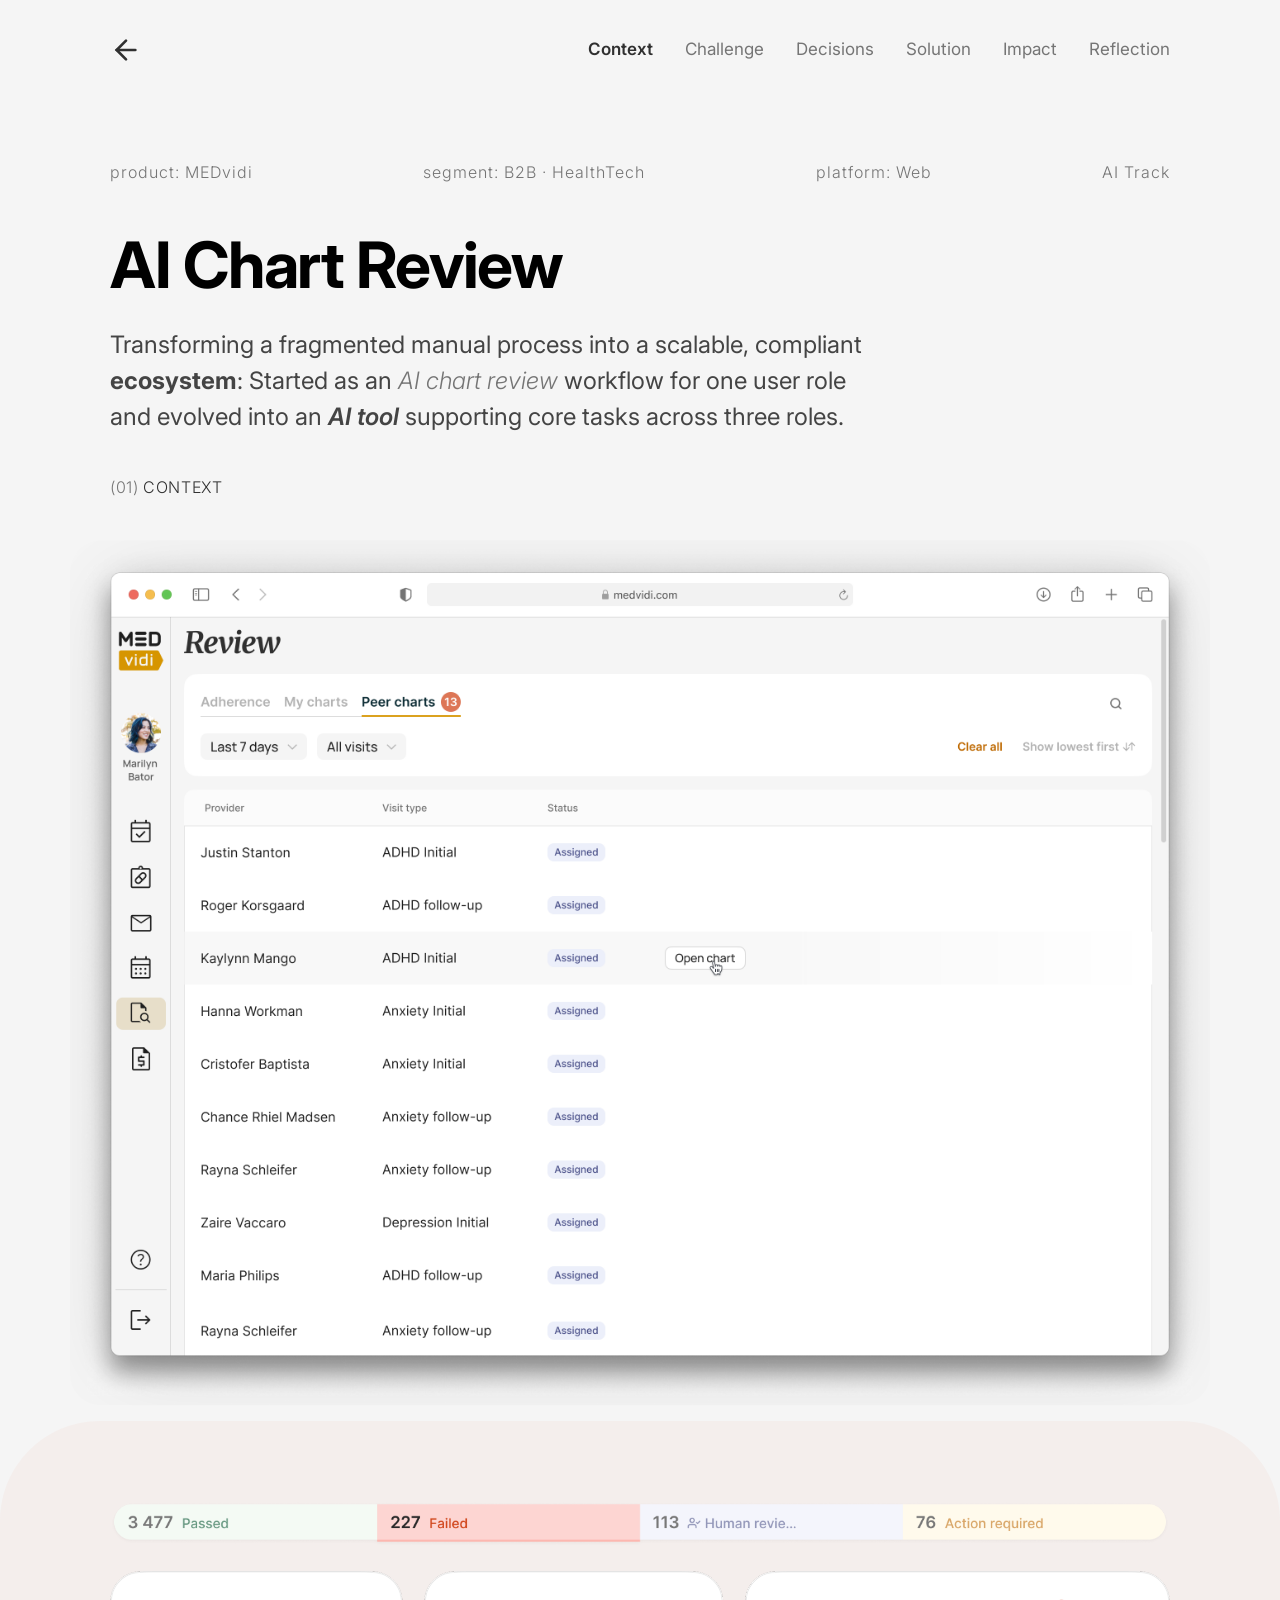
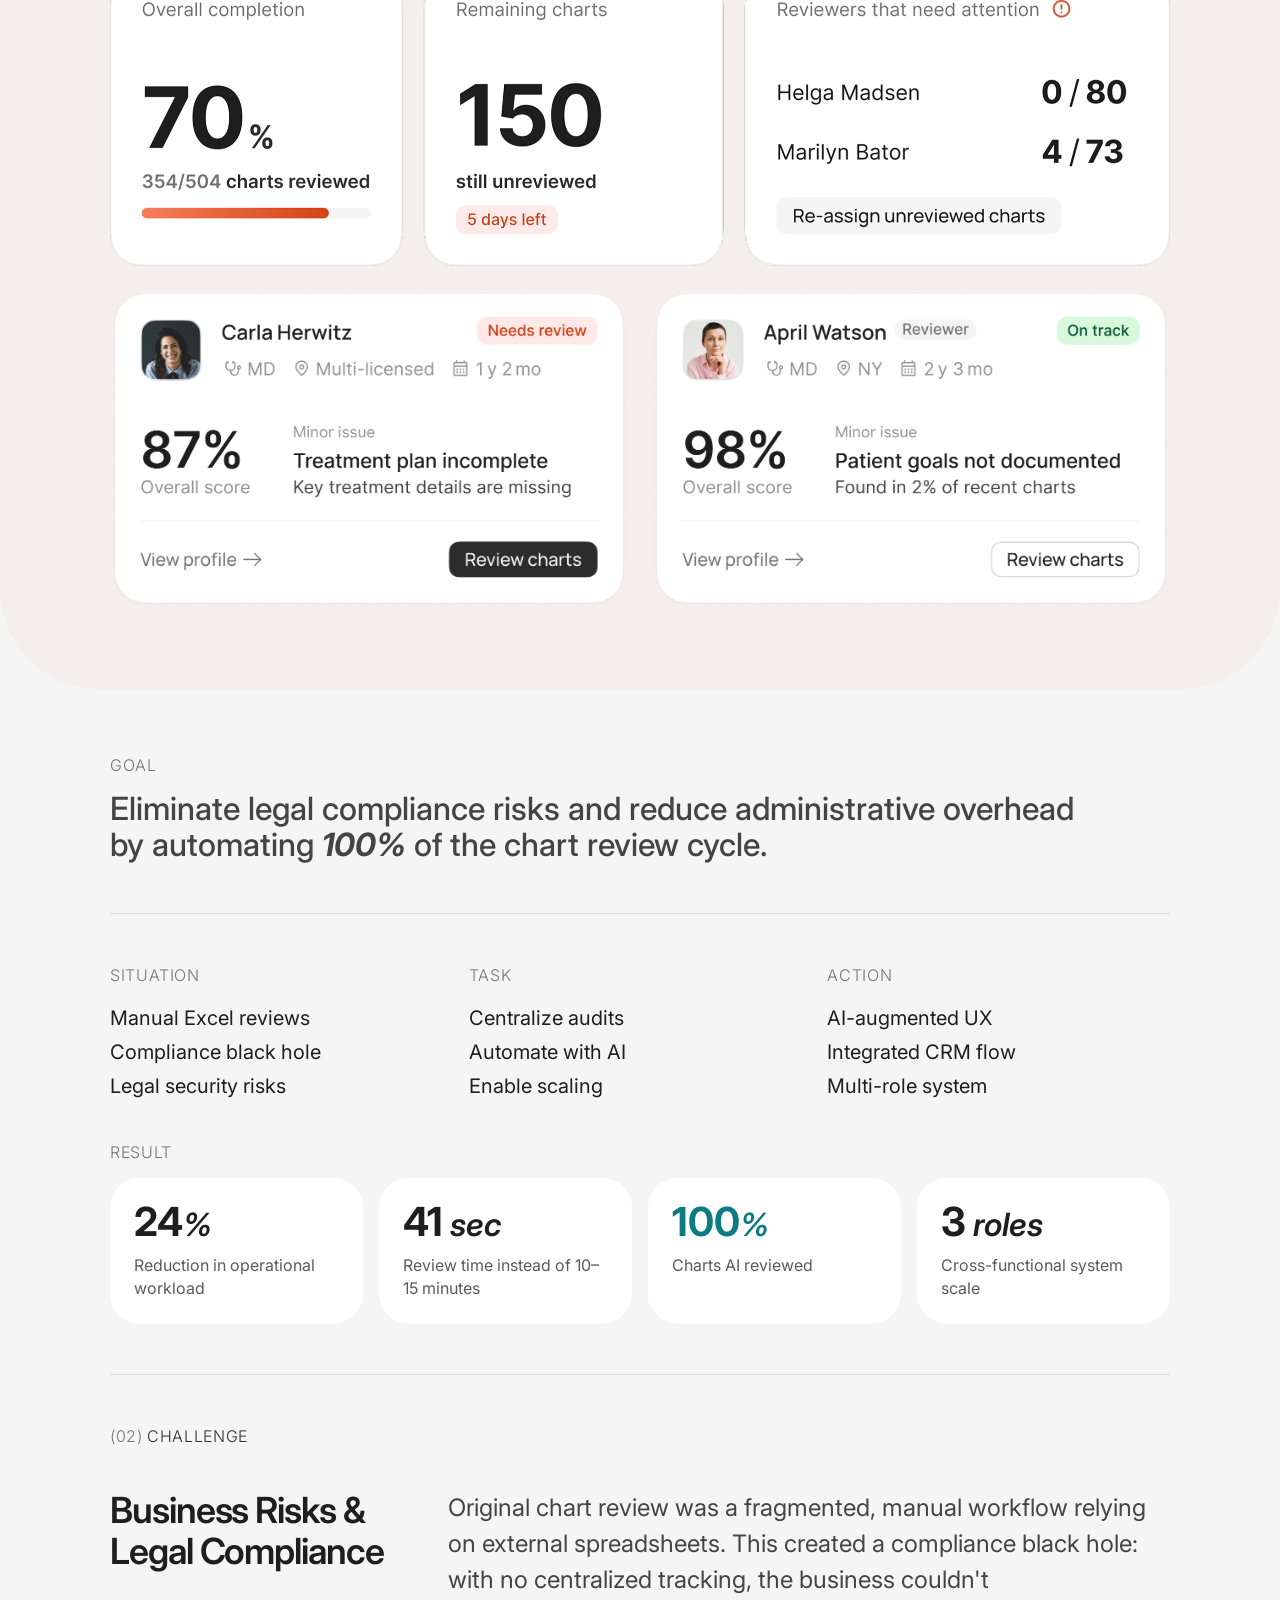
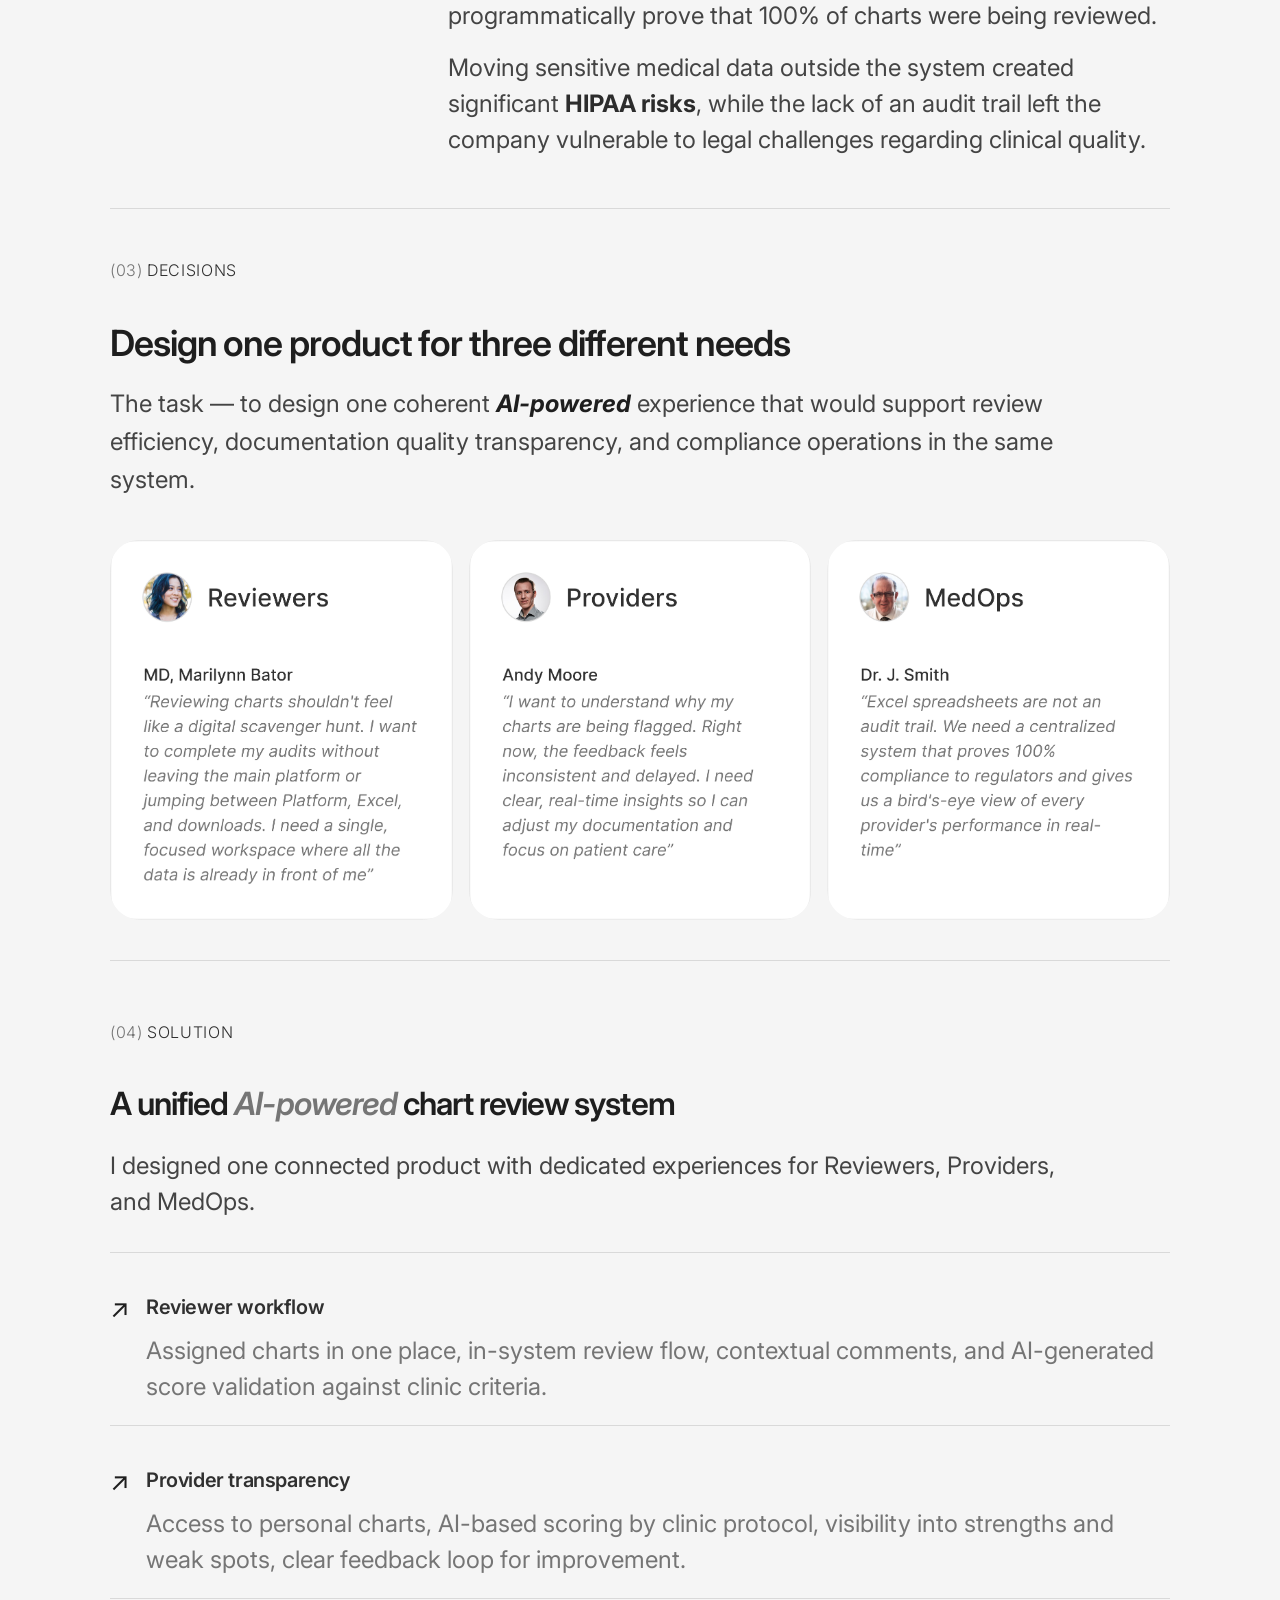
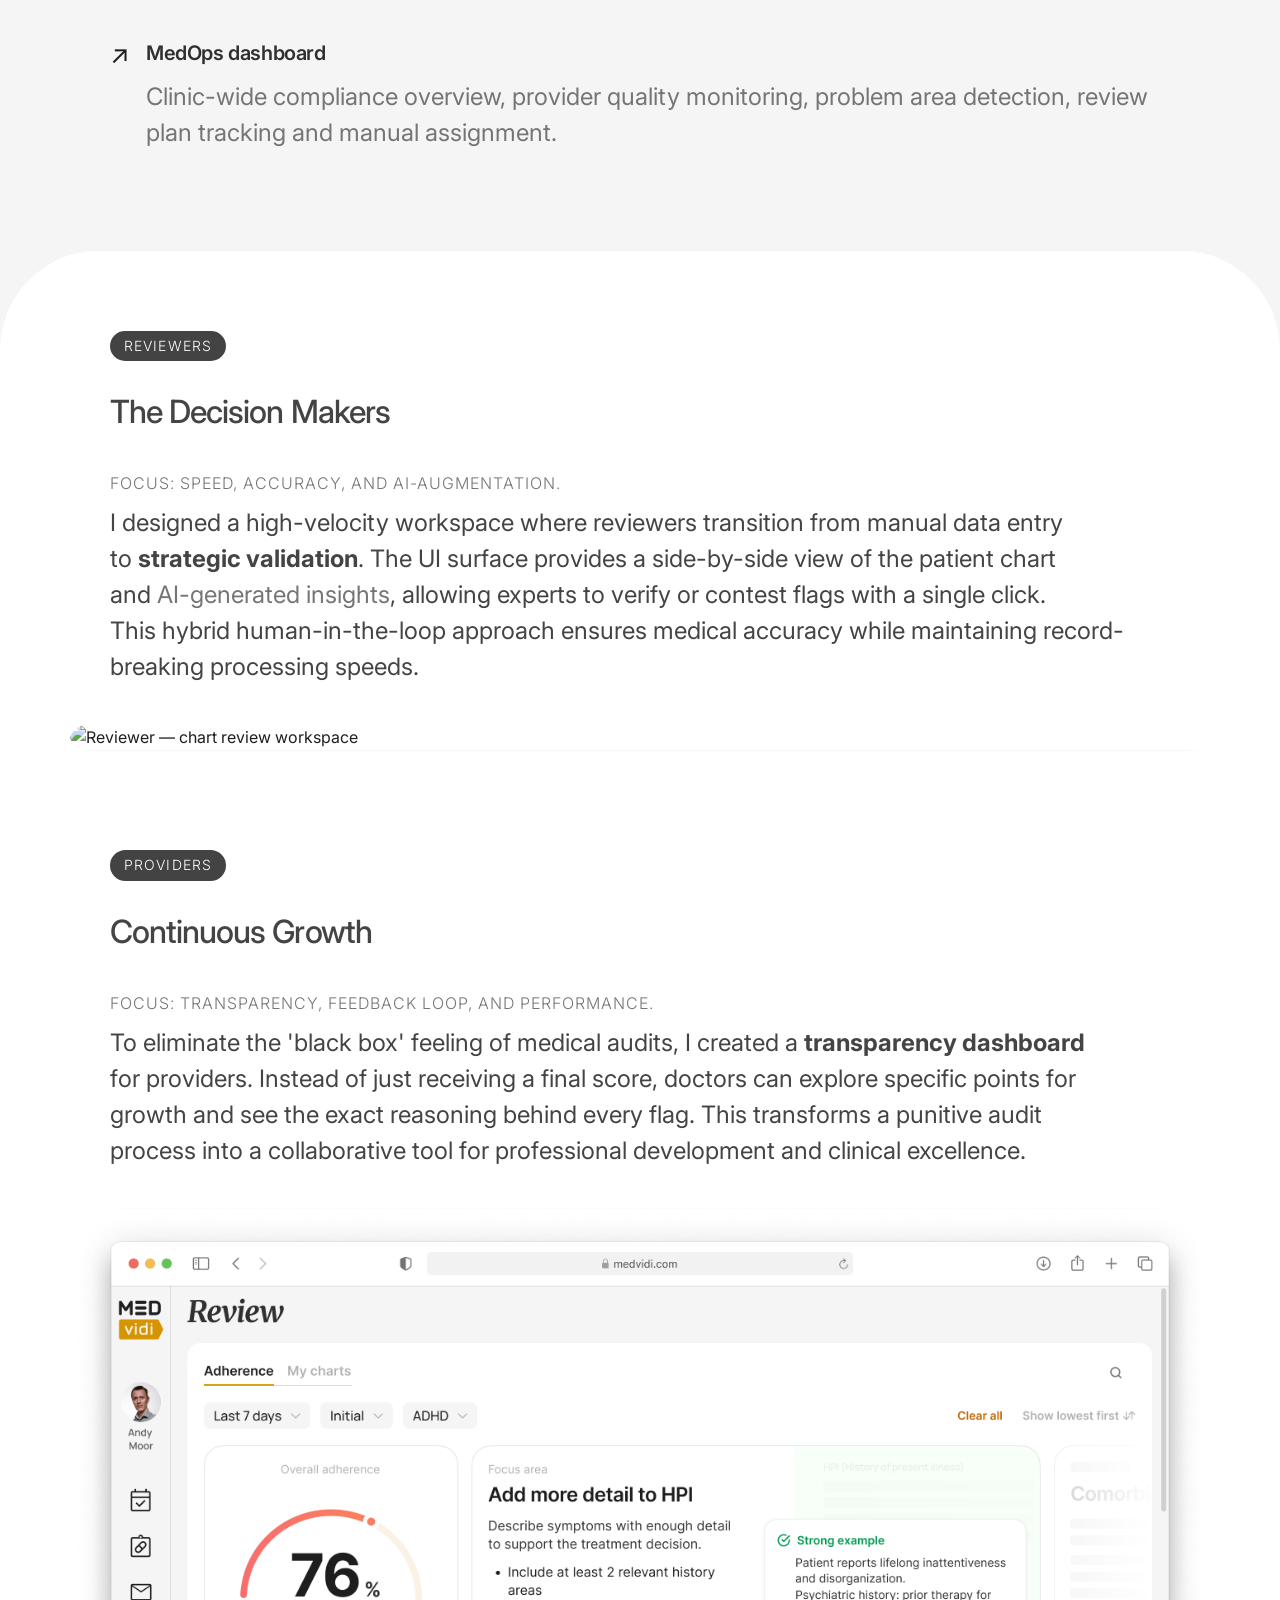
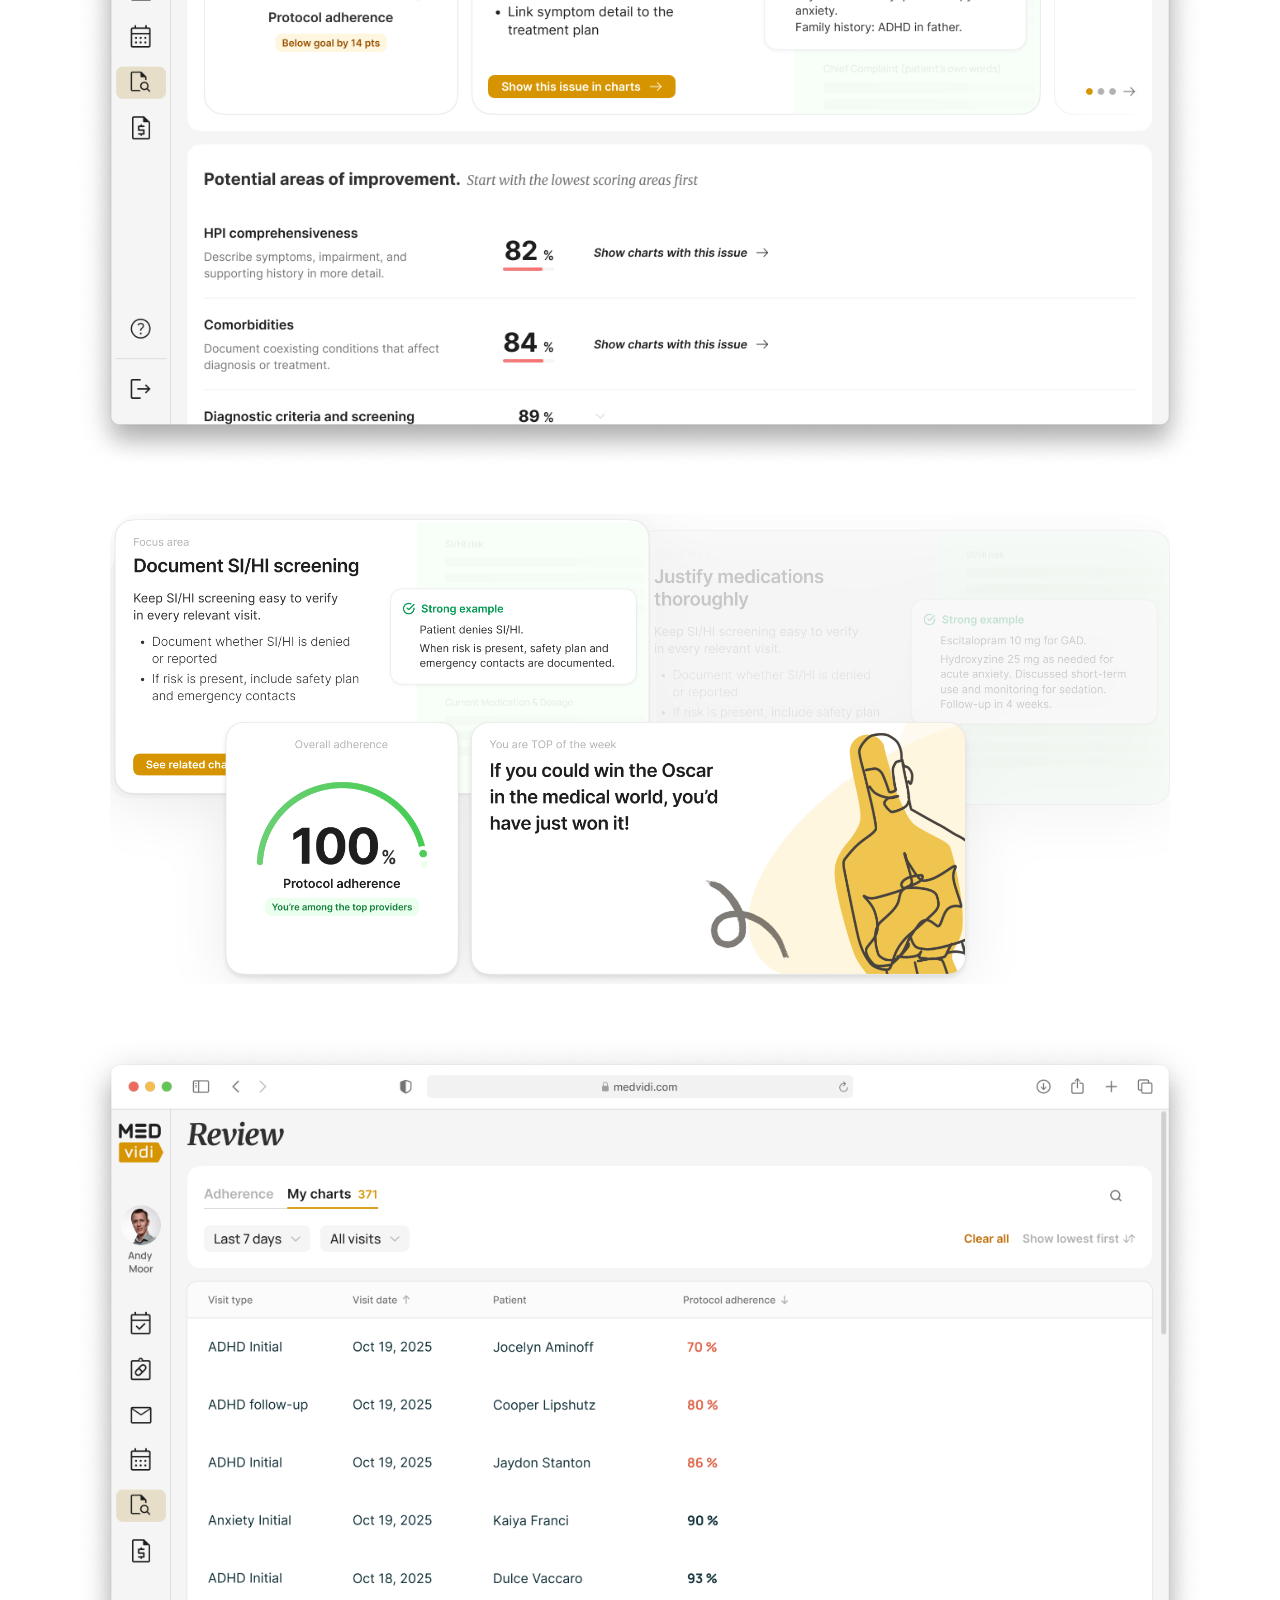
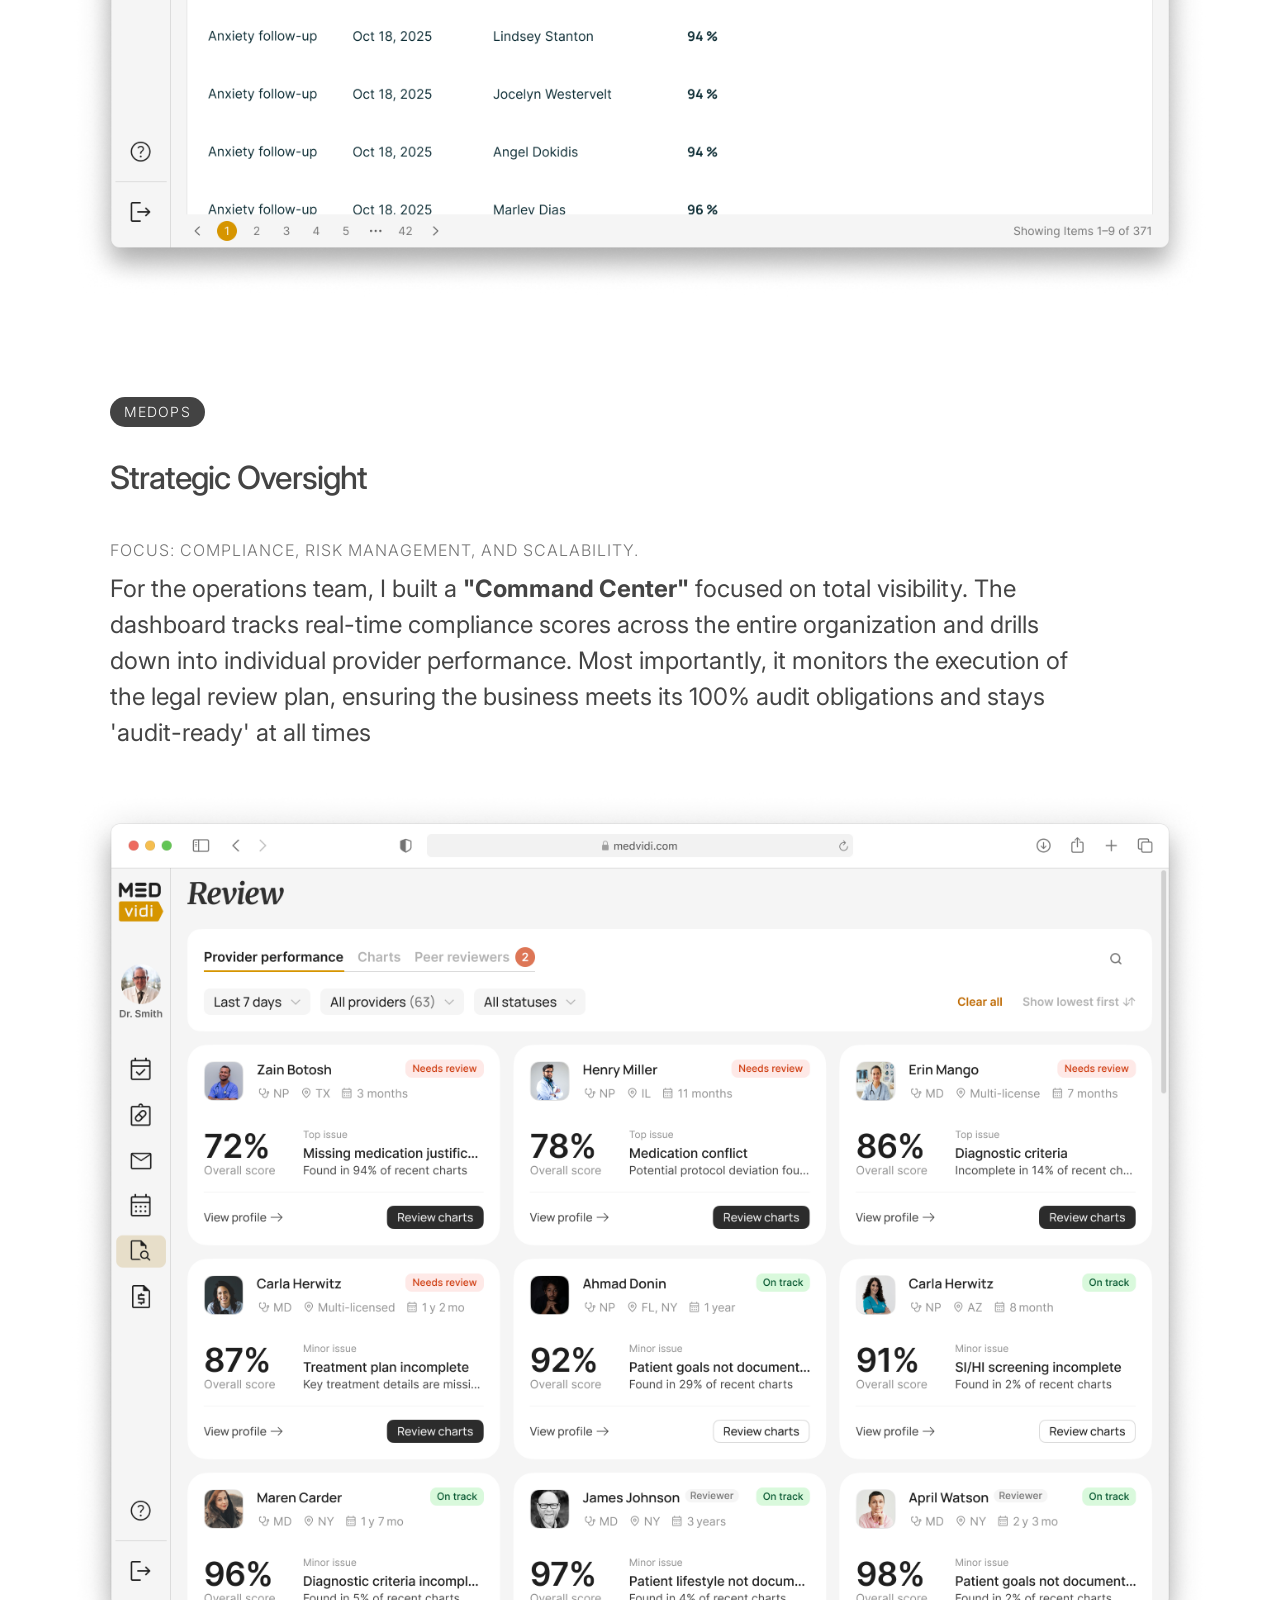
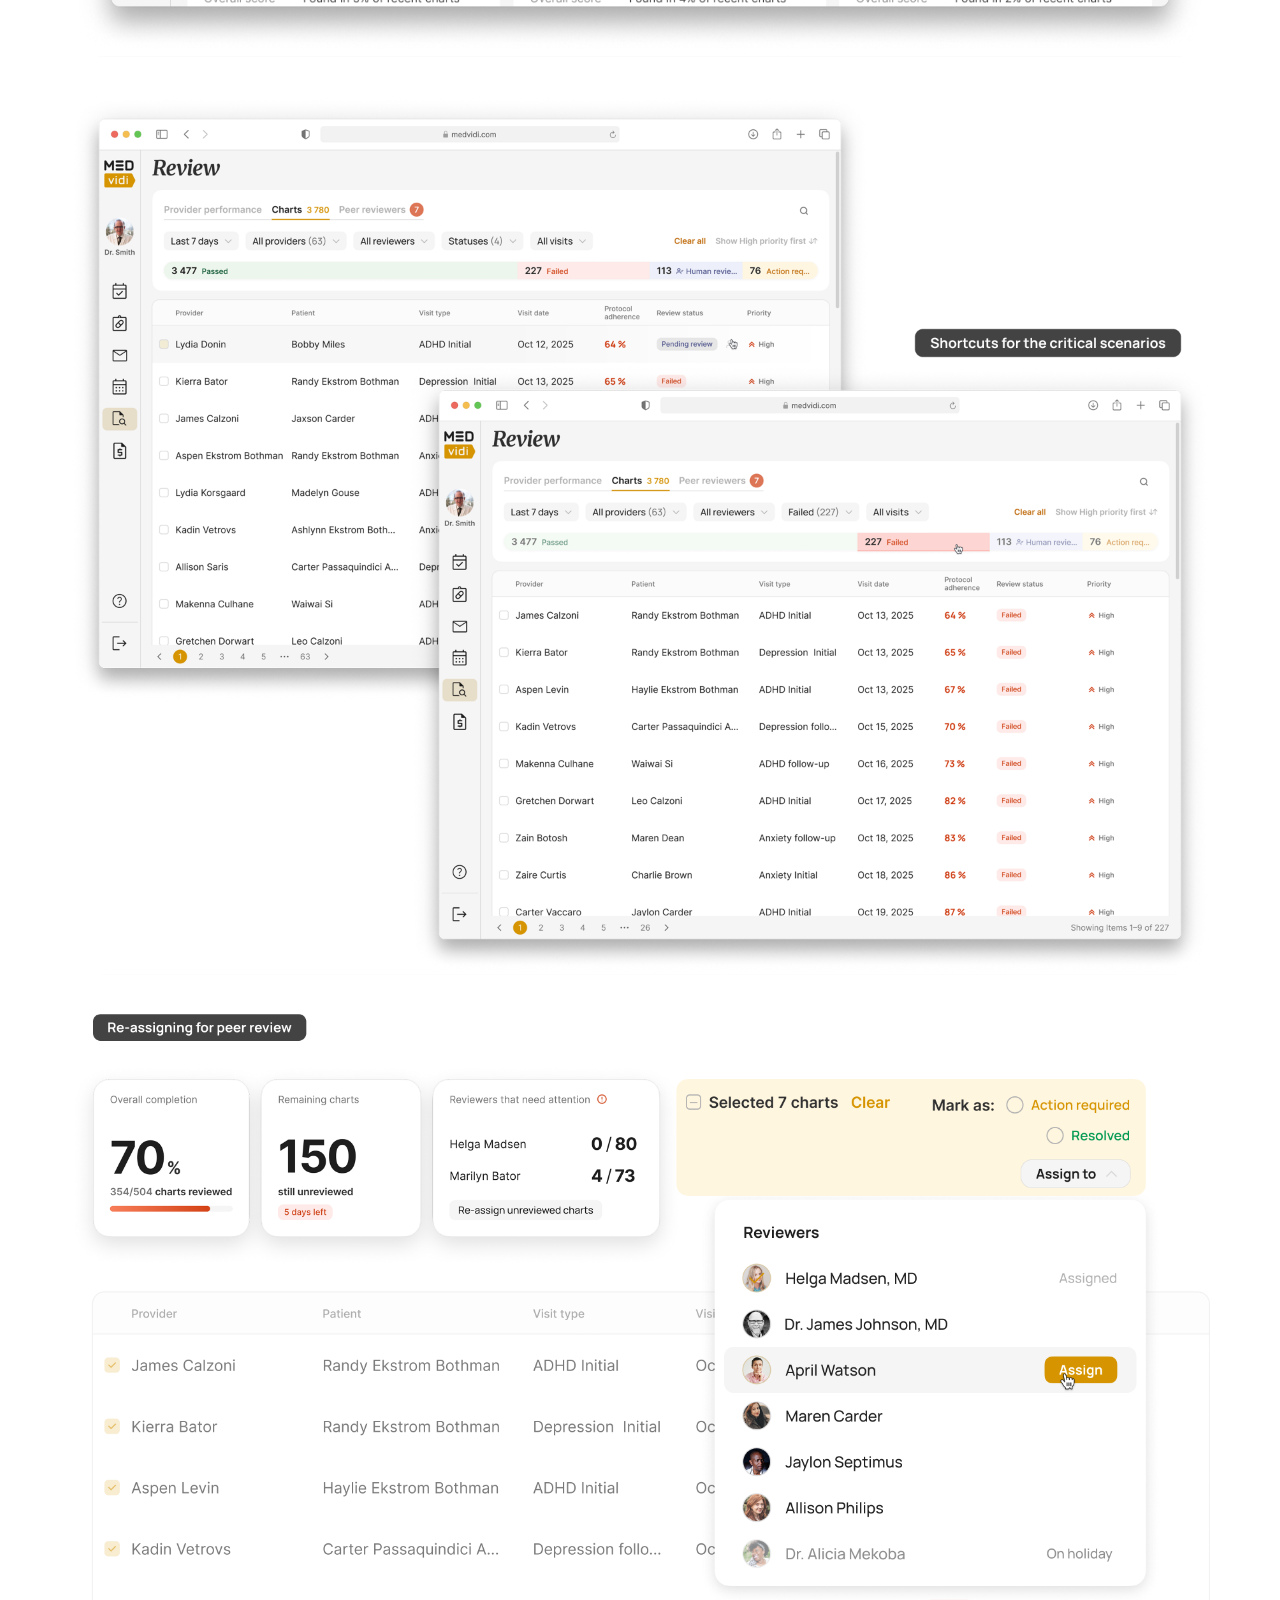
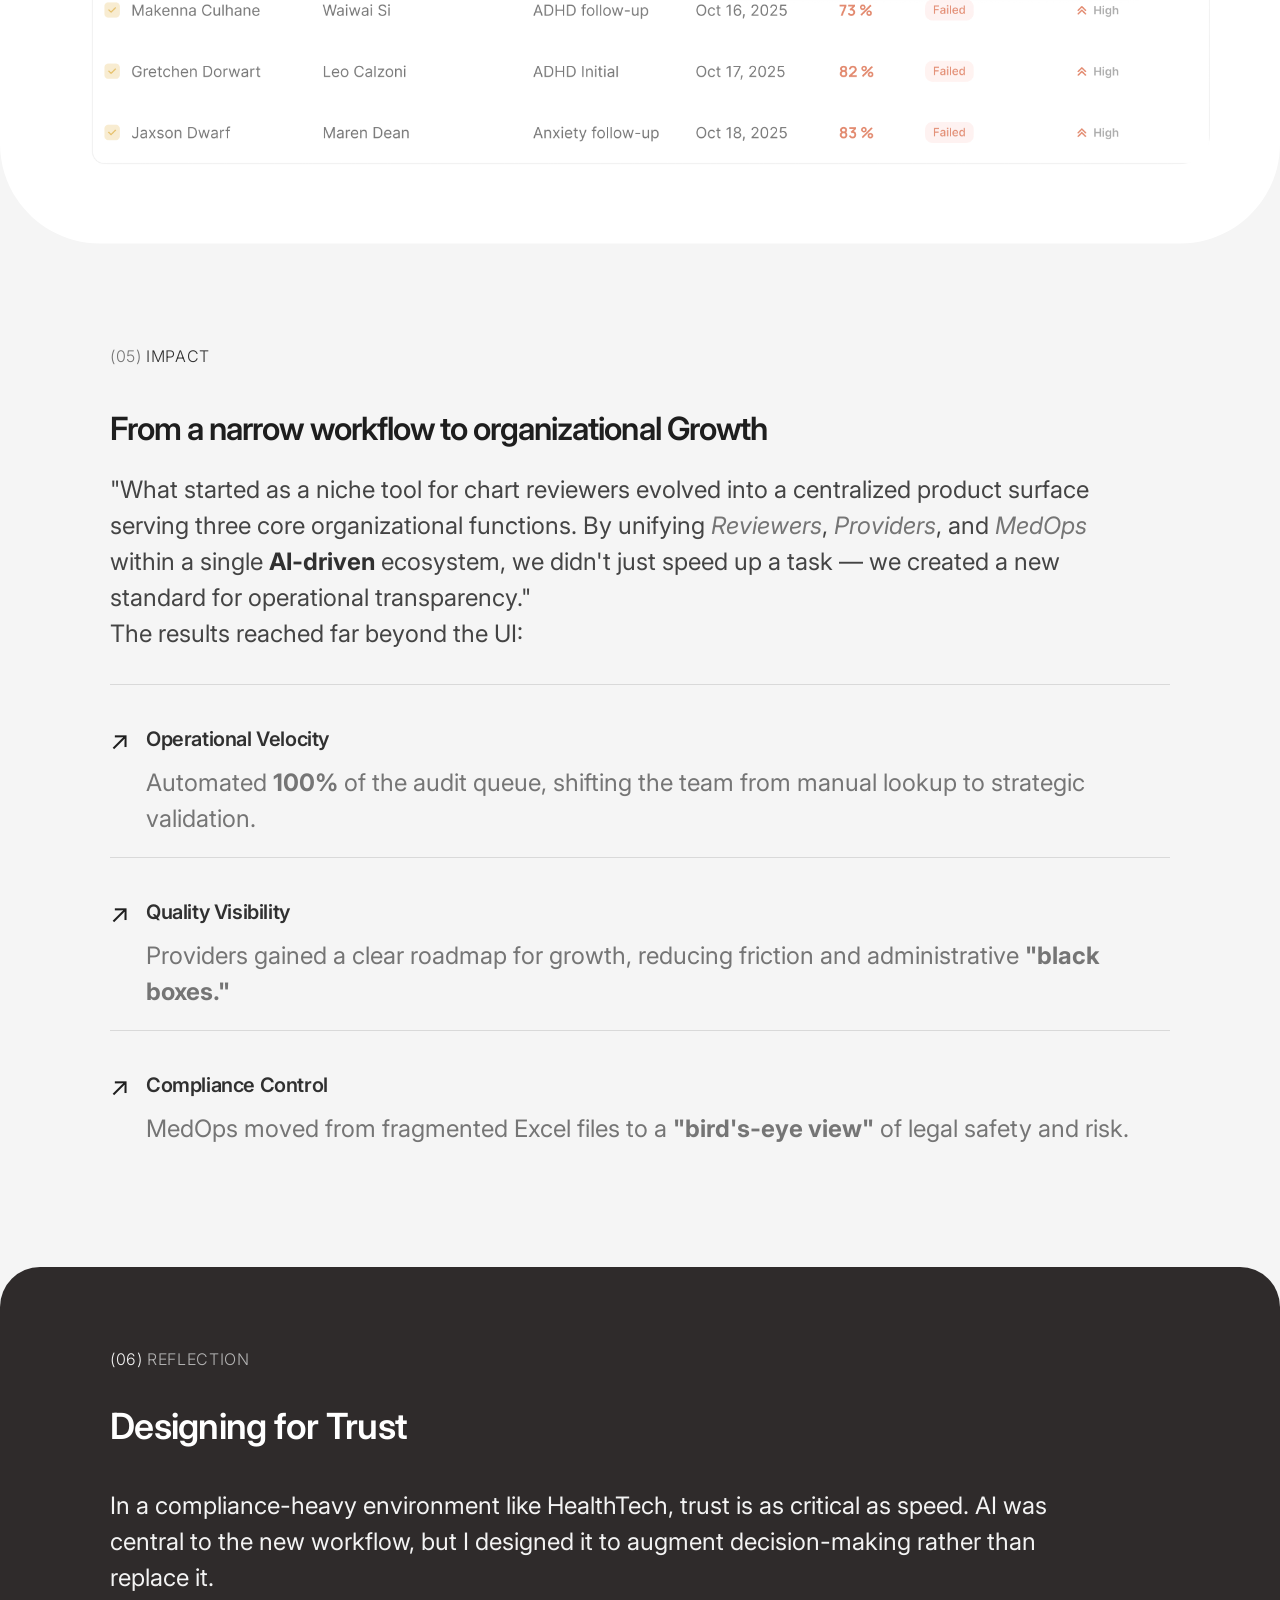
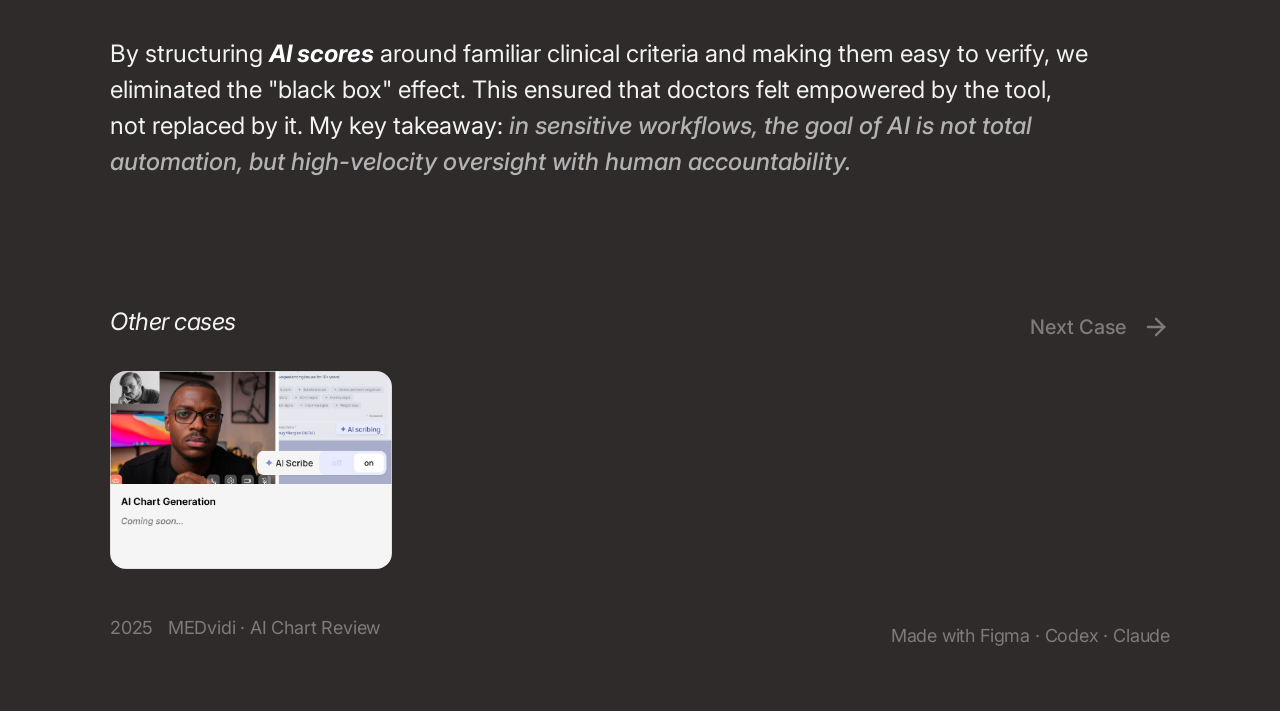
==== commit f435cf7c: "footer" ====
--- a/Cases/medvidi/AI review-case/index.html
+++ b/Cases/medvidi/AI review-case/index.html
@@ -38,6 +38,7 @@
         <span class="hero-tag">product: MEDvidi</span>
         <span class="hero-tag">segment: B2B · HealthTech</span>
         <span class="hero-tag">platform: Web</span>
+        <span class="hero-tag">AI Track</span>
       </div>
 
       <h1>AI Chart Review</h1>
@@ -203,7 +204,7 @@
         <span class="section-label section-label--notop"><span class="label-num">(04)</span> Solution</span>
         <h2 class="solution-summary-title">A unified <em>AI-powered</em> chart review system</h2>
         <p class="solution-summary-intro">
-          I designed one connected product with dedicated experiences for Reviewers, Providers, and MedOps.
+          I designed one connected product with dedicated experiences for Reviewers, Providers,<br>and MedOps.
         </p>
 
         <div class="solution-summary-list">
@@ -358,7 +359,7 @@
           In a compliance-heavy environment like HealthTech, trust is as critical as speed. AI was central to the new workflow, but I designed it to augment decision-making rather than replace it.
         </p>
         <p>
-          By structuring <strong>AI scores</strong> around familiar clinical criteria and making them easy to verify, we eliminated the "black box" effect. This ensured that doctors felt empowered by the tool, not replaced by it. My key takeaway: in sensitive workflows, the goal of AI is not total automation, but high-velocity oversight with human accountability.
+          By structuring <strong>AI scores</strong> around familiar clinical criteria and making them easy to verify, we eliminated the "black box" effect. This ensured that doctors felt empowered by the tool, not replaced by it. My key takeaway: <span class="reflection-emphasis">in sensitive workflows, the goal of AI is not total automation, but high-velocity oversight with human accountability.</span>
         </p>
       </div>
     </div>
@@ -367,12 +368,21 @@
   <!-- ══════════════ FOOTER ══════════════ -->
   <footer class="case-footer">
     <div class="container">
+      <div class="footer-top">
+        <h3 class="footer-heading">Other cases</h3>
+        <span class="footer-cta footer-cta--disabled" aria-disabled="true">
+          Next Case
+          <svg viewBox="0 0 24 24" fill="none" stroke="currentColor" stroke-width="2" stroke-linecap="round"><path d="M5 12h14"/><path d="m12 5 7 7-7 7"/></svg>
+        </span>
+      </div>
+
+      <div class="footer-case-card">
+        <img src="images/Footer/Case.png" alt="Next case preview" />
+      </div>
+
       <div class="footer-inner">
         <p class="footer-text">2025&nbsp;&nbsp;&nbsp;MEDvidi · AI Chart Review</p>
-        <a href="#" class="footer-cta">
-          Next Case
-          <svg viewBox="0 0 24 24" fill="none" stroke="currentColor" stroke-width="2" stroke-linecap="round"><path d="M5 12h14"/><path d="m12 5 7 7-7 7"/></svg>
-        </a>
+        <p class="footer-meta">Made with Figma · Codex · Claude</p>
       </div>
     </div>
   </footer>
--- a/Cases/medvidi/AI review-case/styles.css
+++ b/Cases/medvidi/AI review-case/styles.css
@@ -55,7 +55,7 @@
 .nav-back {
   display: flex;
   align-items: center;
-  color: var(--text);
+  color: #303030;
   transition: opacity 0.2s;
 }
 
@@ -711,7 +711,7 @@
   font-size: 24px;
   line-height: 1.5;
   color: #444444;
-  max-width: 680px;
+  max-width: none;
   margin-bottom: 32px;
 }
 
@@ -1136,29 +1136,64 @@
   color: #FFFFFF;
 }
 
+.reflection-emphasis {
+  font-weight: 500;
+  font-style: italic;
+  color: #B3B3B3;
+}
+
 /* ── Footer ── */
 .case-footer {
   padding: 80px 0 64px;
   background: #2F2B2B;
 }
 
+.footer-top {
+  display: flex;
+  justify-content: space-between;
+  align-items: center;
+  margin-bottom: 24px;
+}
+
+.footer-heading {
+  font-size: 24px;
+  font-weight: 400;
+  font-style: italic;
+  line-height: 1.2;
+  color: #F3F3F3;
+}
+
+.footer-case-card {
+  width: min(100%, 282px);
+  margin-bottom: 40px;
+  border-radius: 16px;
+  overflow: hidden;
+}
+
+.footer-case-card img {
+  width: 100%;
+  display: block;
+}
+
 .footer-inner {
   display: flex;
   justify-content: space-between;
   align-items: center;
+  gap: 24px;
 }
 
 .footer-text {
   font-size: 18px;
   line-height: 1.2;
-  color: #B3B3B3;
+  color: #7F7B7B;
   letter-spacing: -0.01em;
 }
 
-.footer-dot {
-  color: #FF68C7;
-  font-size: 16px;
-  vertical-align: middle;
+.footer-meta {
+  font-size: 18px;
+  line-height: 1.2;
+  color: #7F7B7B;
+  letter-spacing: -0.01em;
 }
 
 .footer-cta {
@@ -1169,14 +1204,19 @@
   background: transparent;
   color: #F5F5F5;
   border-radius: 0;
-  font-size: 24px;
-  font-weight: 600;
+  font-size: 20px;
+  font-weight: 500;
   line-height: 1.2;
   transition: opacity 0.2s;
 }
 
 .footer-cta:hover { opacity: 0.8; }
 .footer-cta svg { width: 28px; height: 28px; }
+
+.footer-cta--disabled {
+  color: #7F7B7B;
+  pointer-events: none;
+}
 
 /* ── Responsive ── */
 @media (max-width: 1100px) {
@@ -1244,6 +1284,14 @@
   .two-col { gap: 32px; }
   .solution-role { margin-top: 48px; }
   .hero-dashboard-cards { grid-template-columns: 1fr; }
+  .footer-top,
+  .footer-inner {
+    flex-direction: column;
+    align-items: flex-start;
+  }
+  .footer-case-card {
+    width: min(100%, 320px);
+  }
 }
 
 @media (max-width: 600px) {
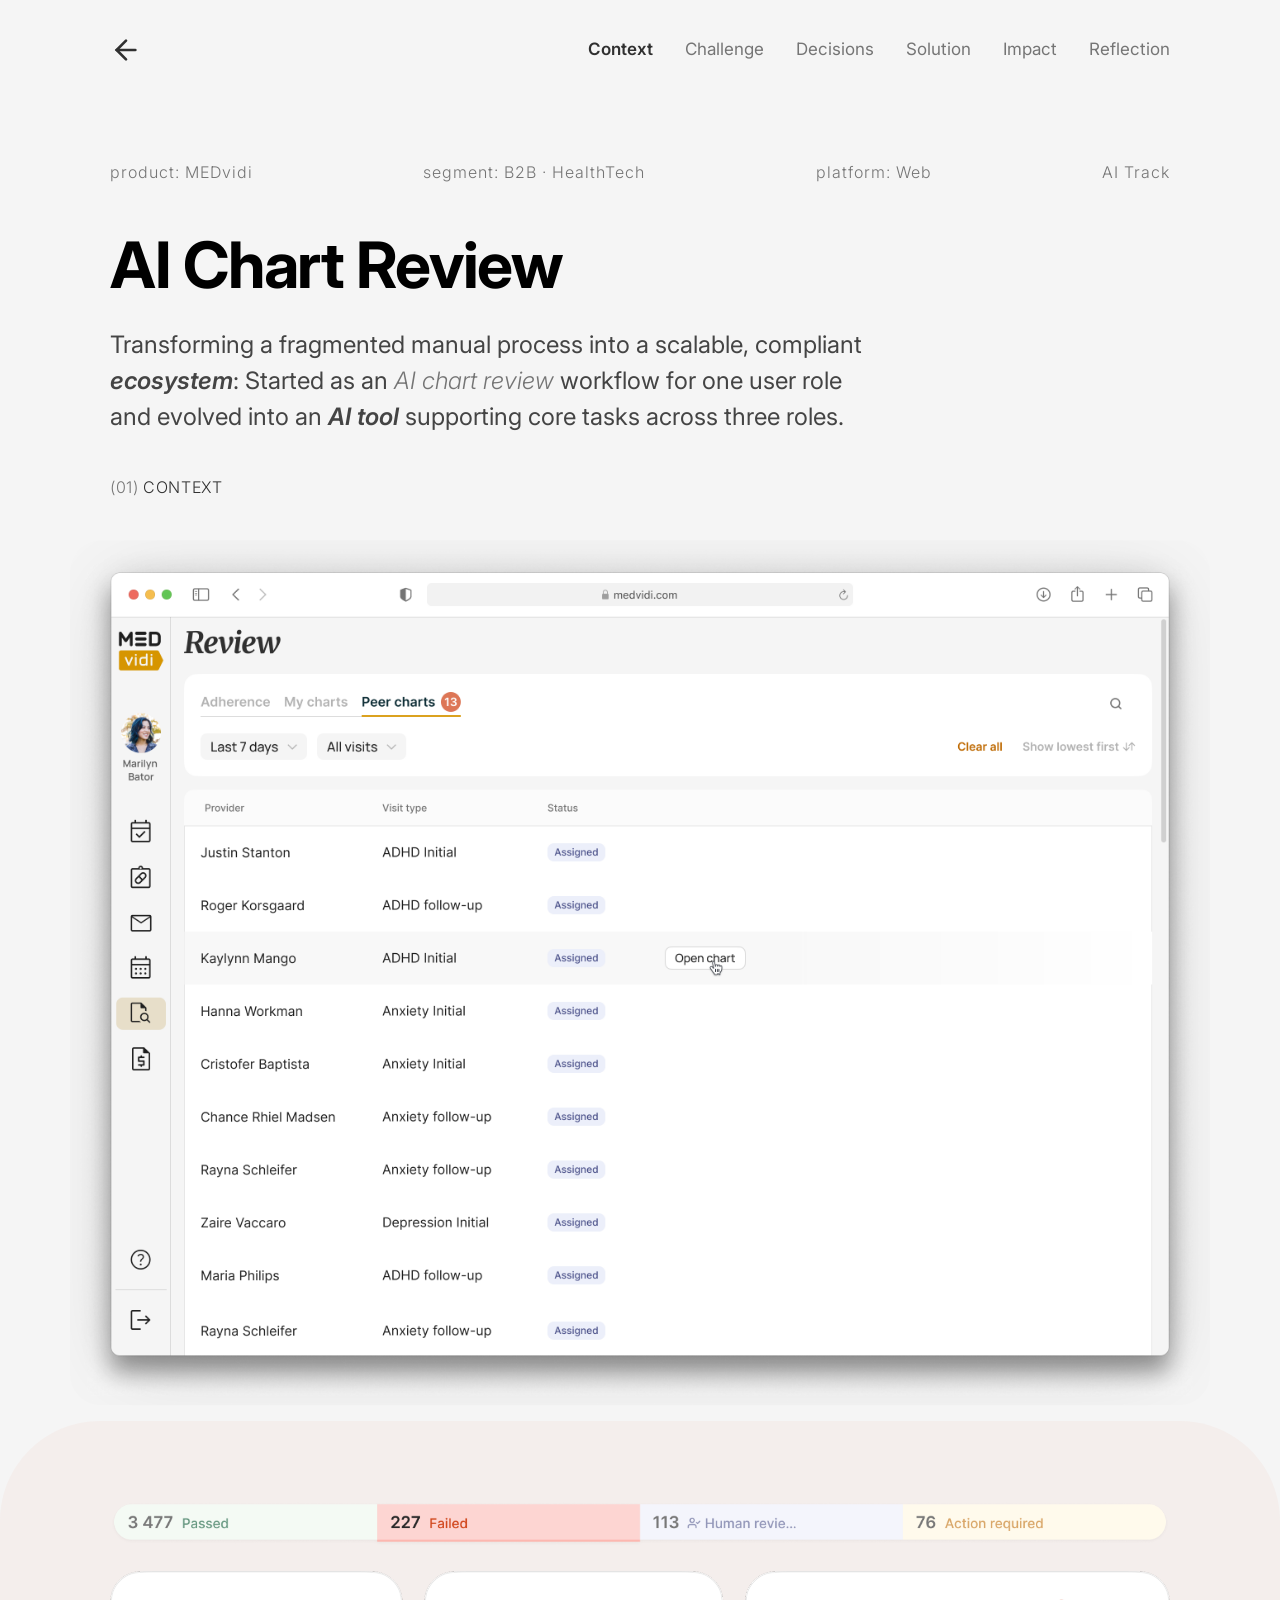
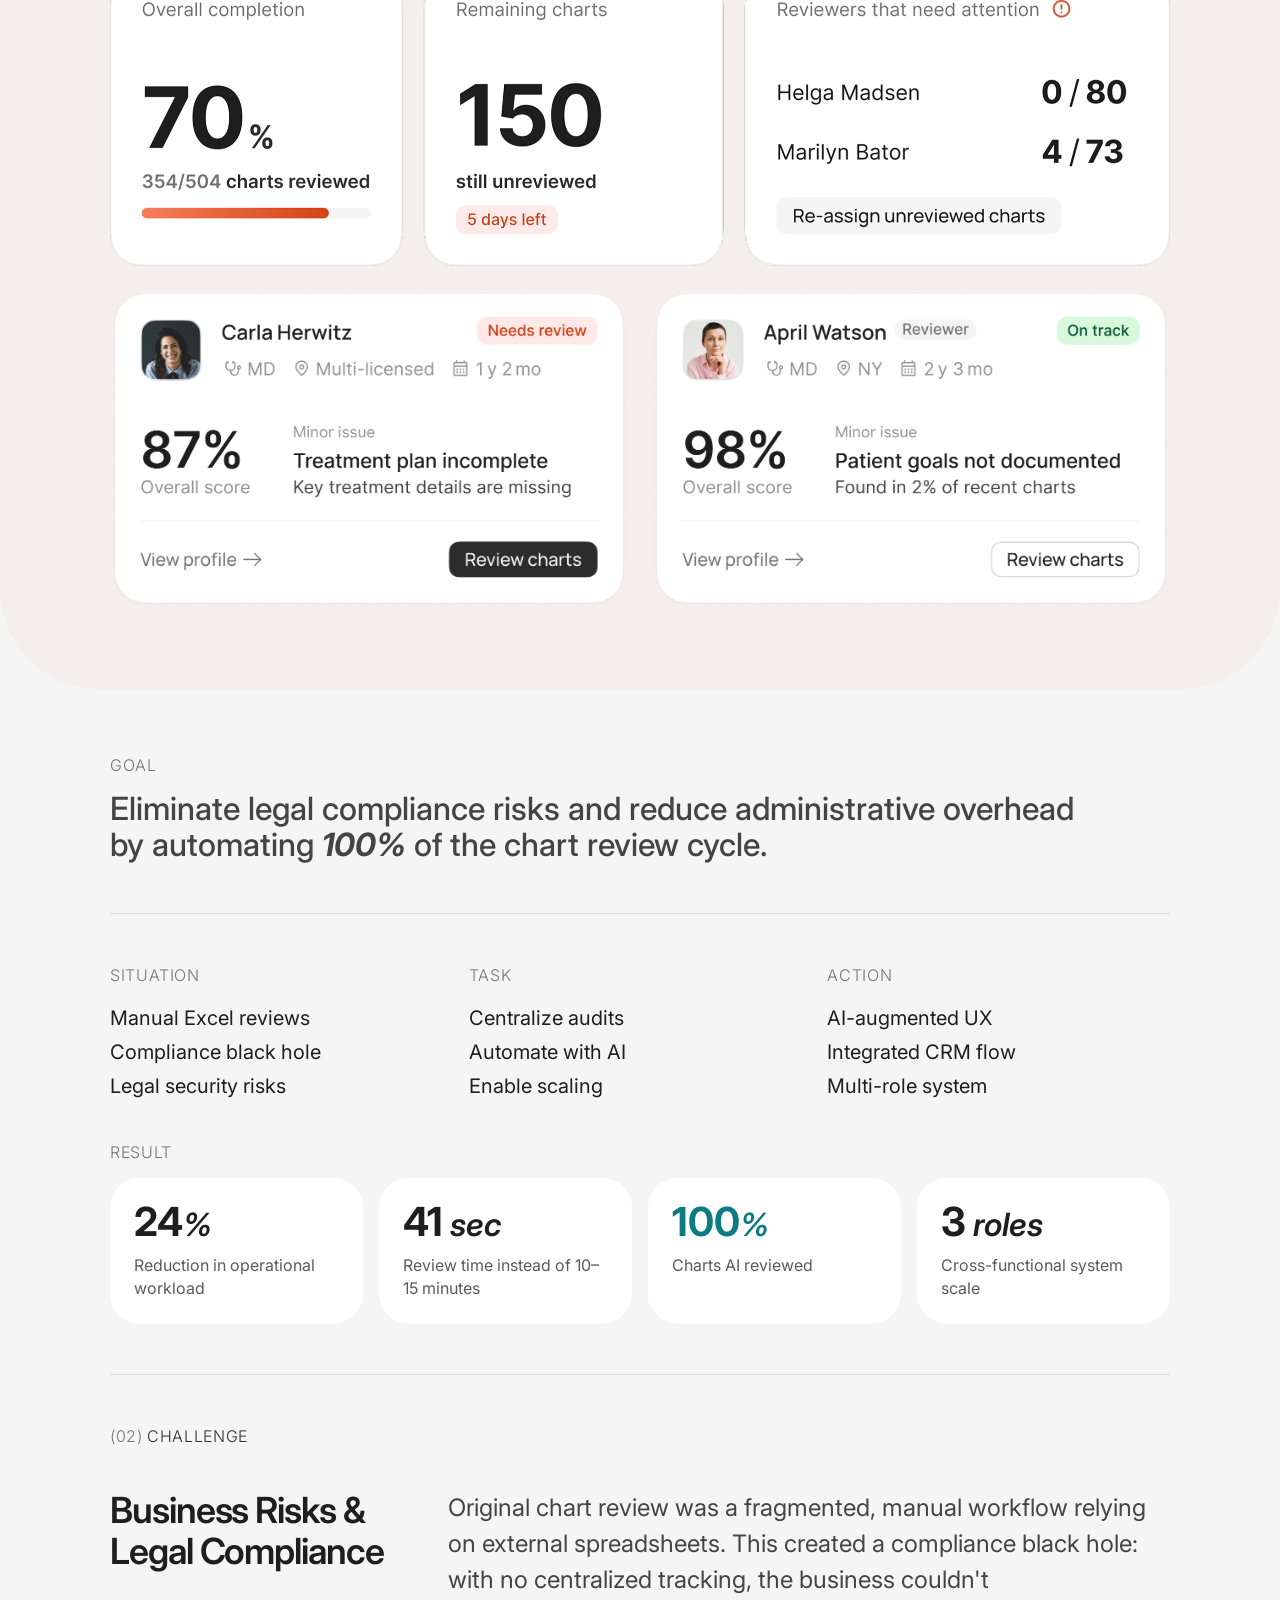
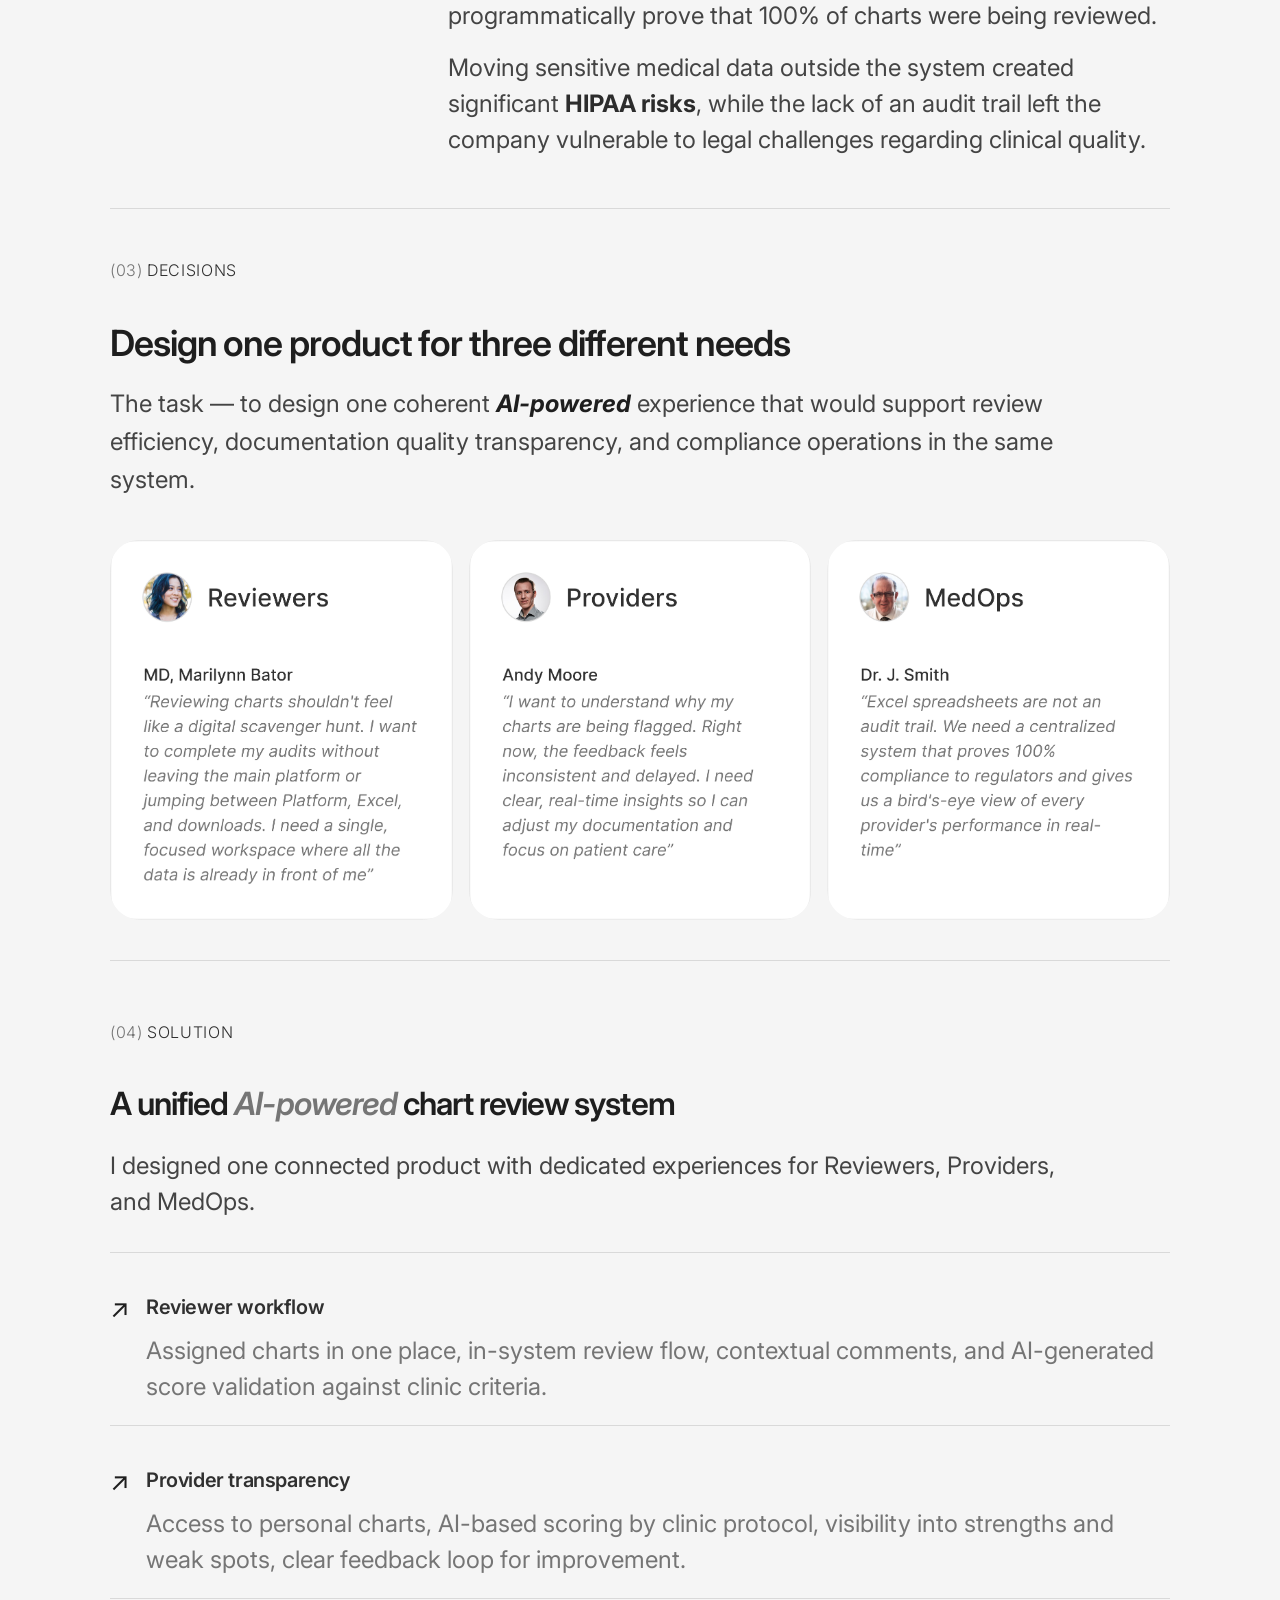
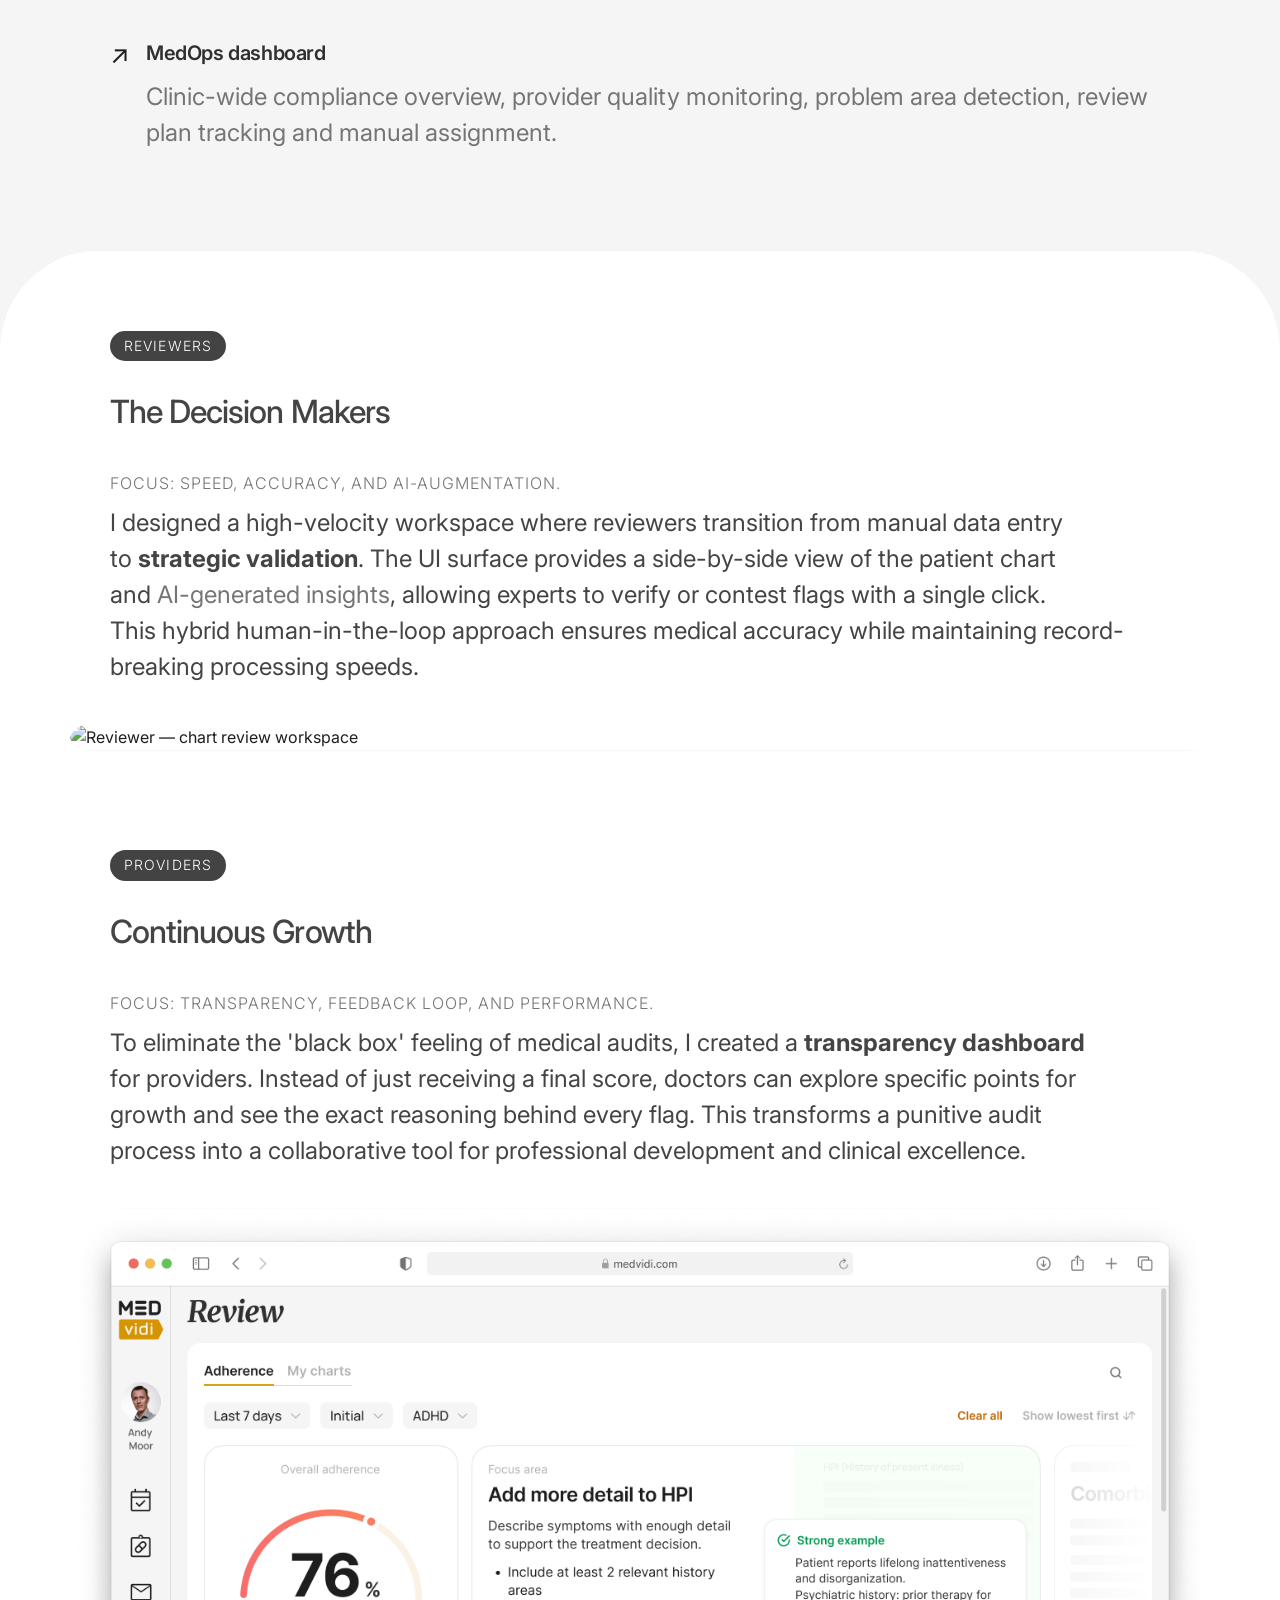
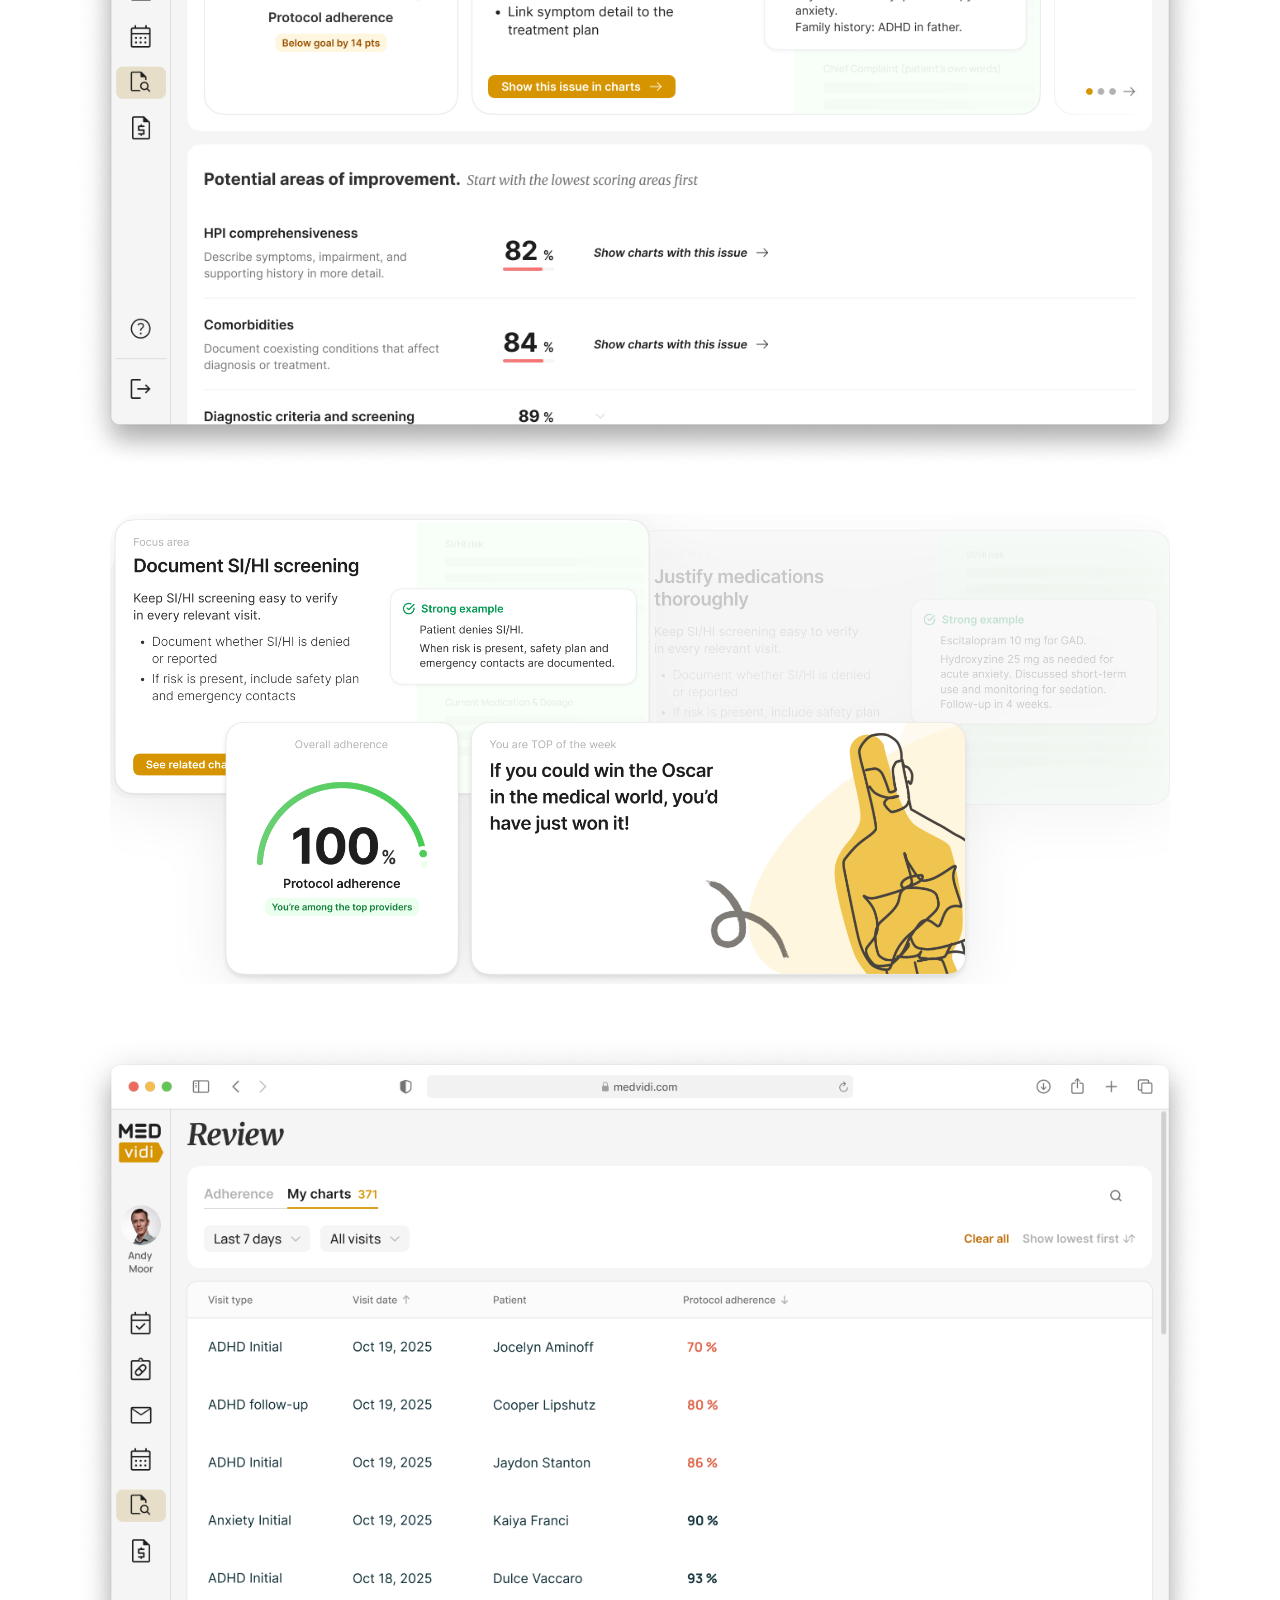
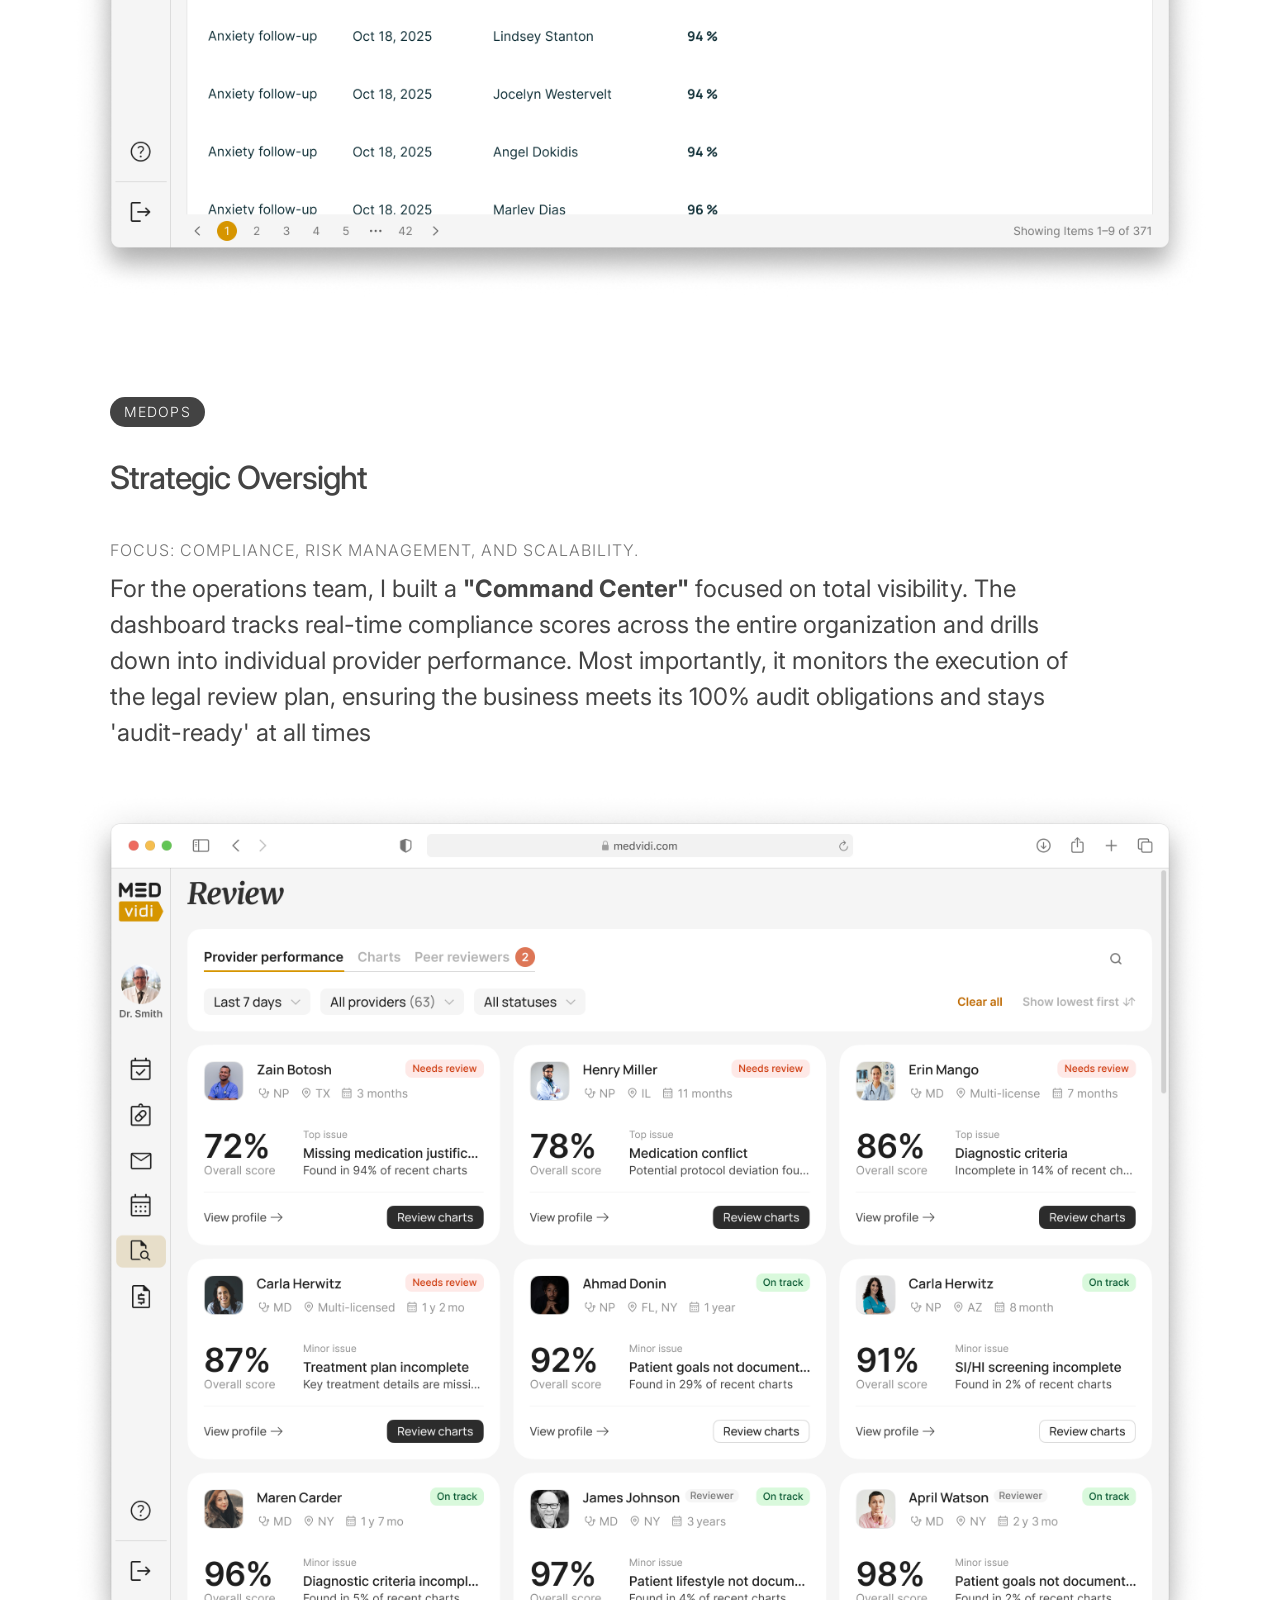
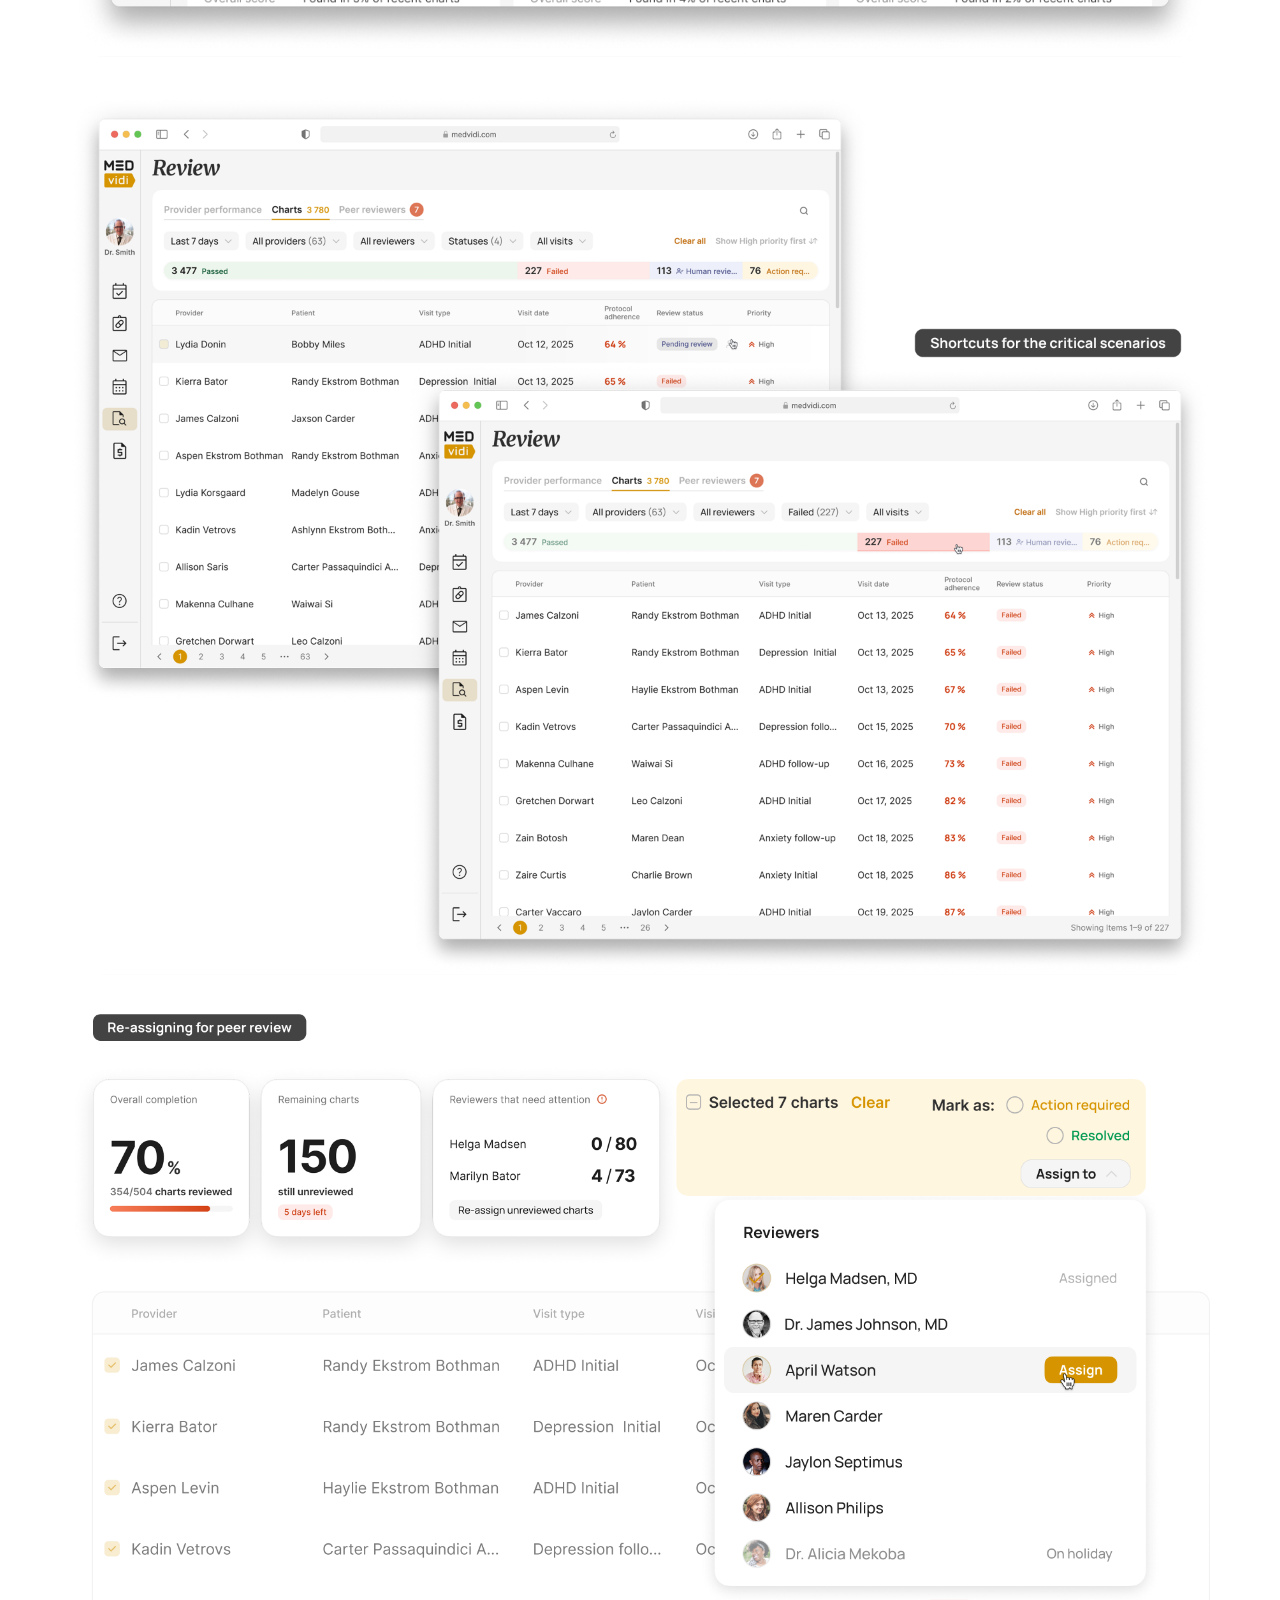
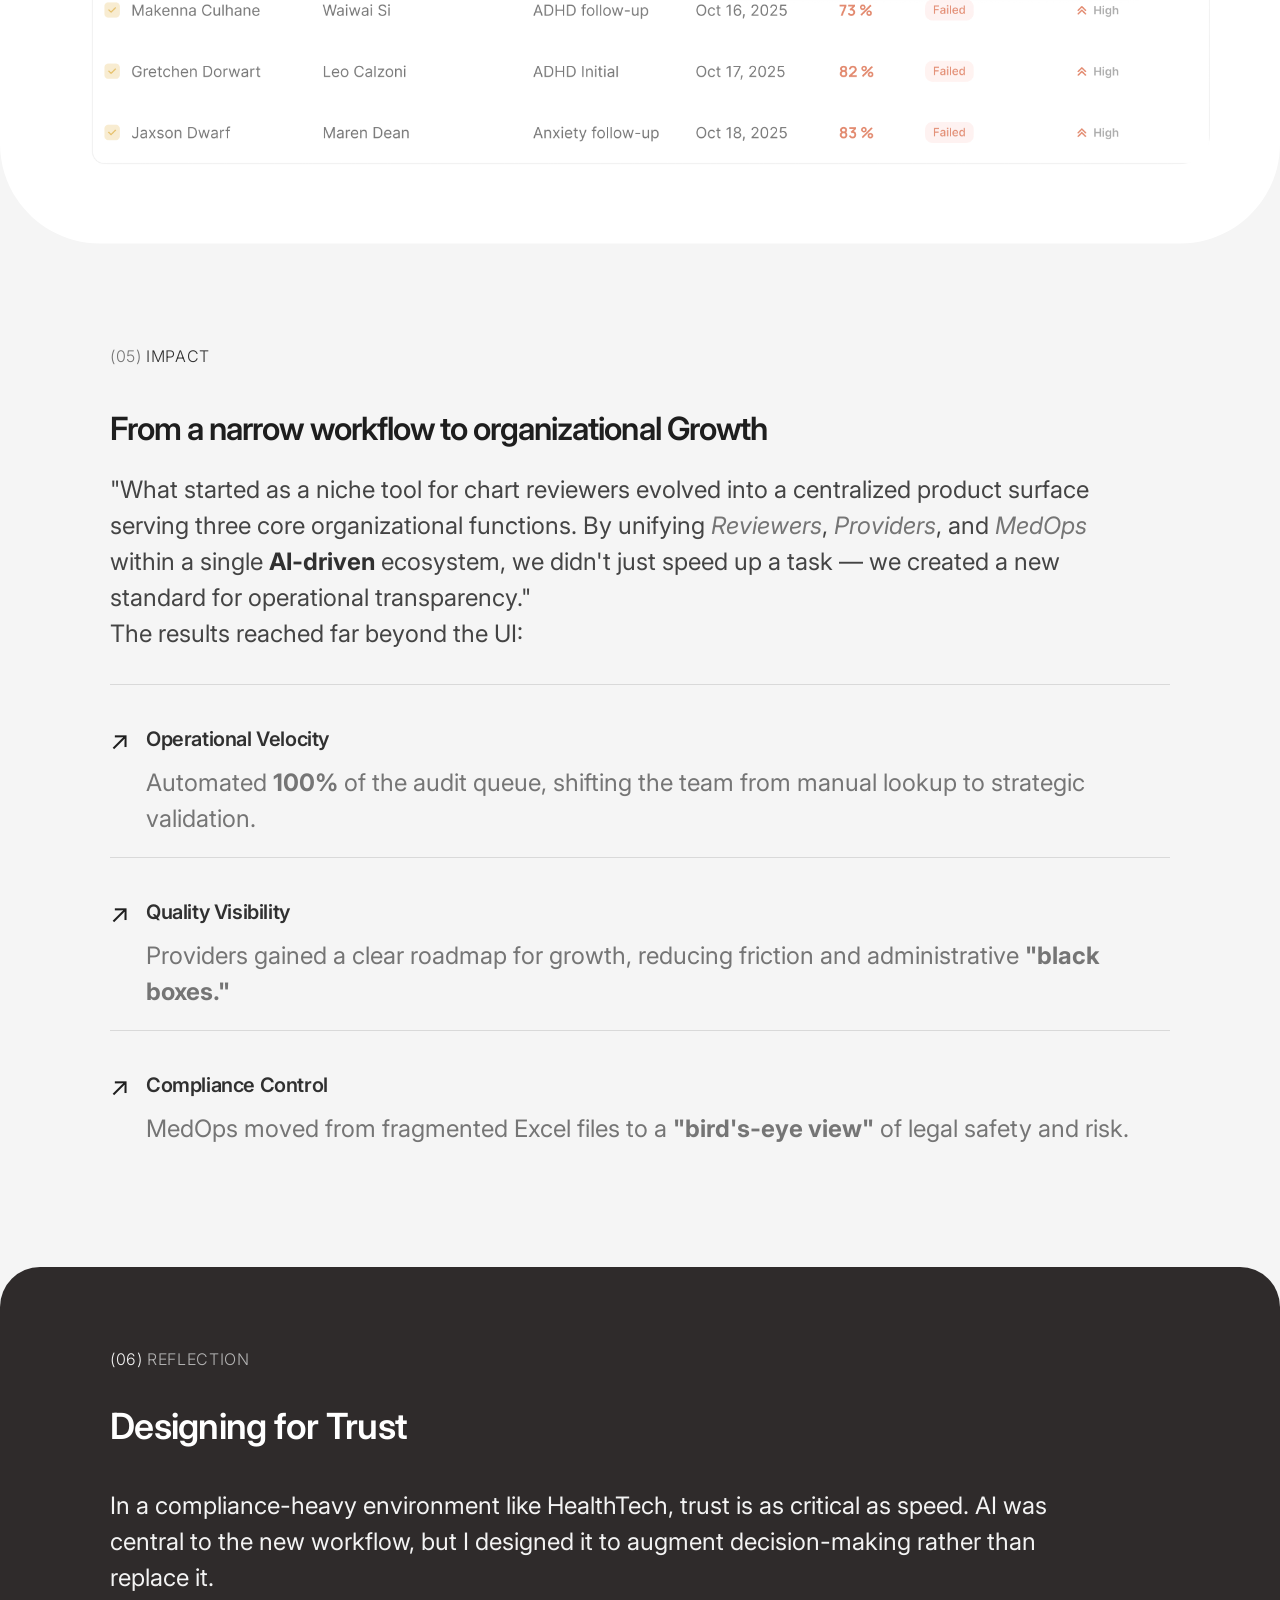
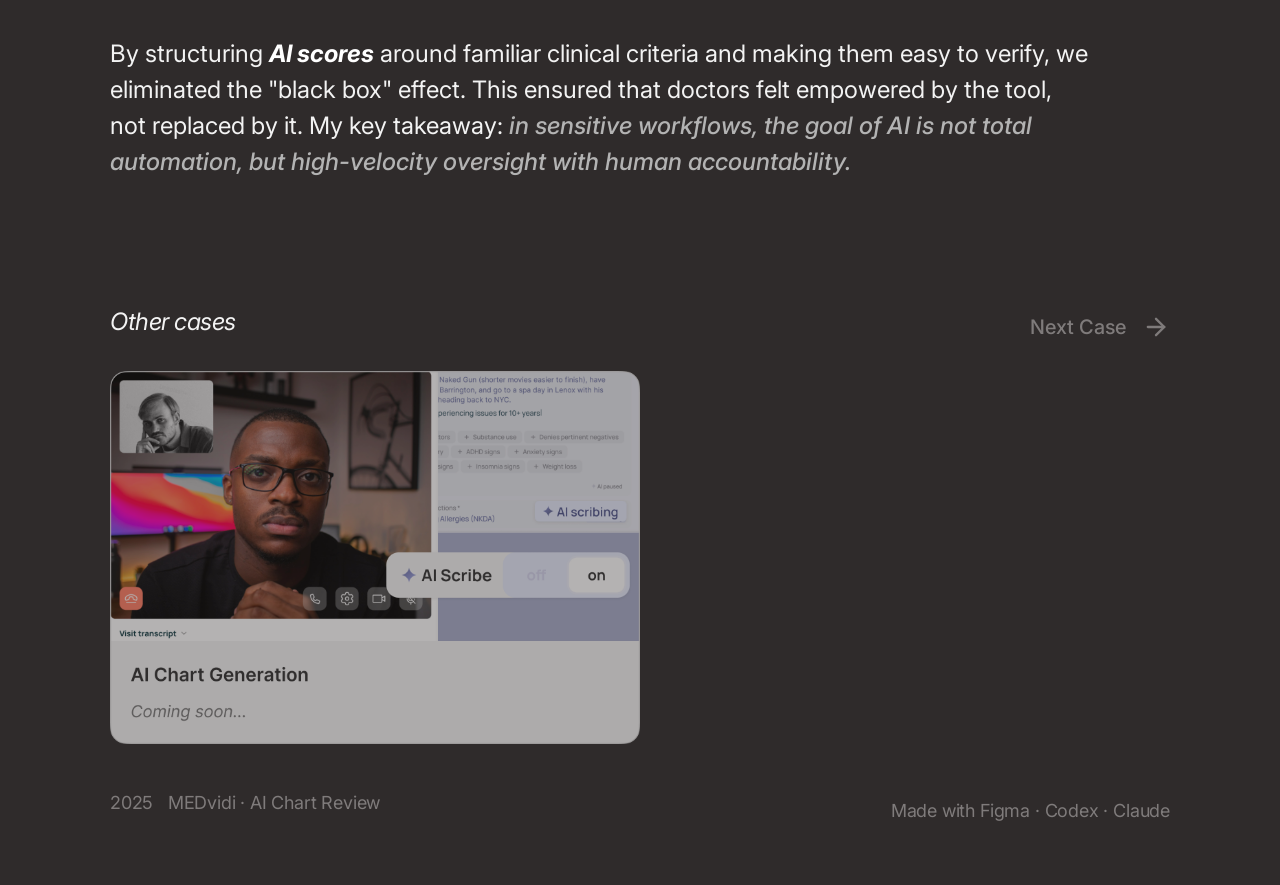
==== commit af411f3d: "icon" ====
--- a/Cases/medvidi/AI review-case/index.html
+++ b/Cases/medvidi/AI review-case/index.html
@@ -4,6 +4,9 @@
   <meta charset="UTF-8" />
   <meta name="viewport" content="width=device-width, initial-scale=1.0" />
   <title>AI Chart Review — MEDvidi Case Study</title>
+  <link rel="icon" type="image/png" sizes="32x32" href="../favicon-32.png">
+  <link rel="icon" type="image/png" sizes="16x16" href="../favicon-16.png">
+  <link rel="apple-touch-icon" sizes="180x180" href="../apple-touch-icon.png">
   <link rel="preconnect" href="https://fonts.googleapis.com">
   <link rel="preconnect" href="https://fonts.gstatic.com" crossorigin>
   <link href="https://fonts.googleapis.com/css2?family=Inter:ital,opsz,wght@0,14..32,300;0,14..32,400;0,14..32,500;0,14..32,600;0,14..32,700;1,14..32,300;1,14..32,400;1,14..32,600&display=swap" rel="stylesheet">
--- a/Cases/medvidi/AI review-case/styles.css
+++ b/Cases/medvidi/AI review-case/styles.css
@@ -133,6 +133,8 @@
 
 .hero-subtitle strong {
   color: #444444;
+  font-weight: 600;
+  font-style: italic;
 }
 
 .hero-em-light {
@@ -1164,10 +1166,15 @@
 }
 
 .footer-case-card {
-  width: min(100%, 282px);
+  width: 50%;
+  max-width: 530px;
   margin-bottom: 40px;
-  border-radius: 16px;
-  overflow: hidden;
+  opacity: 0.8;
+  transition: opacity 0.2s ease;
+}
+
+.footer-case-card:hover {
+  opacity: 1;
 }
 
 .footer-case-card img {
@@ -1291,6 +1298,7 @@
   }
   .footer-case-card {
     width: min(100%, 320px);
+    max-width: 320px;
   }
 }
 
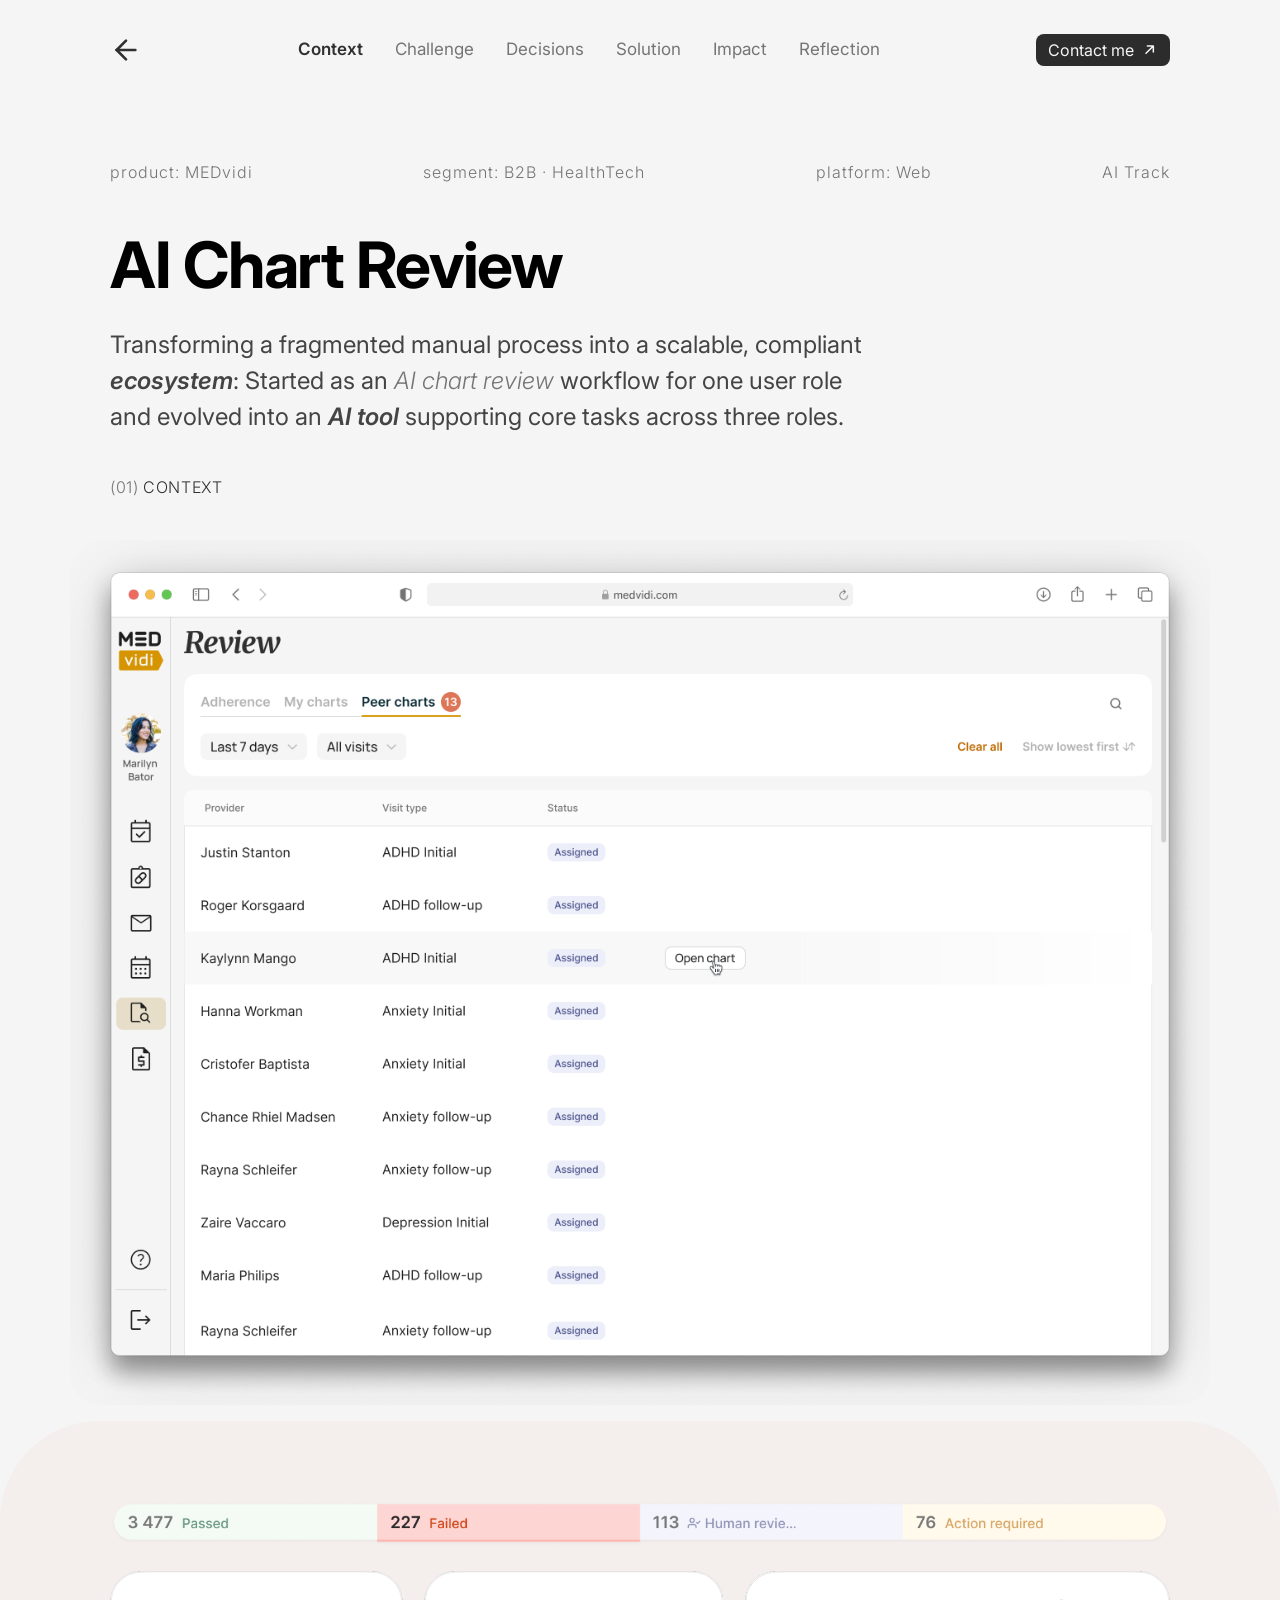
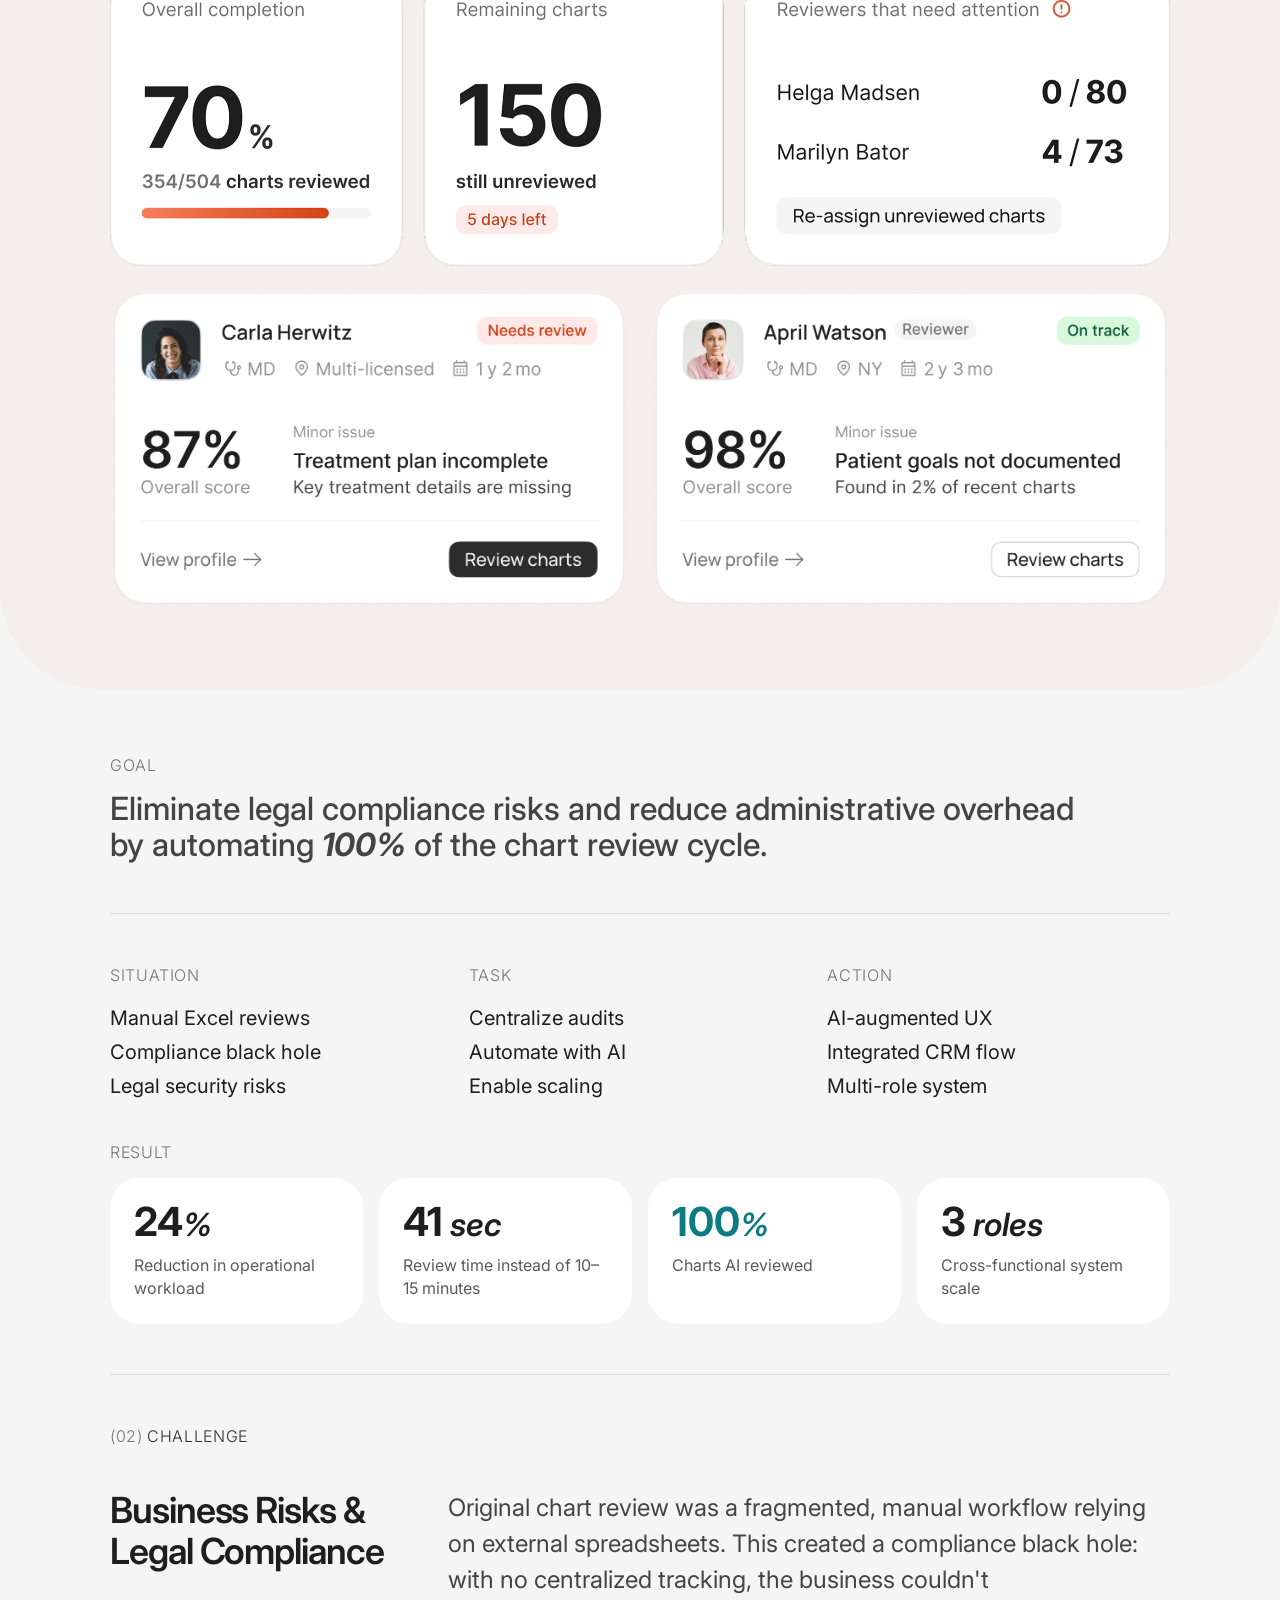
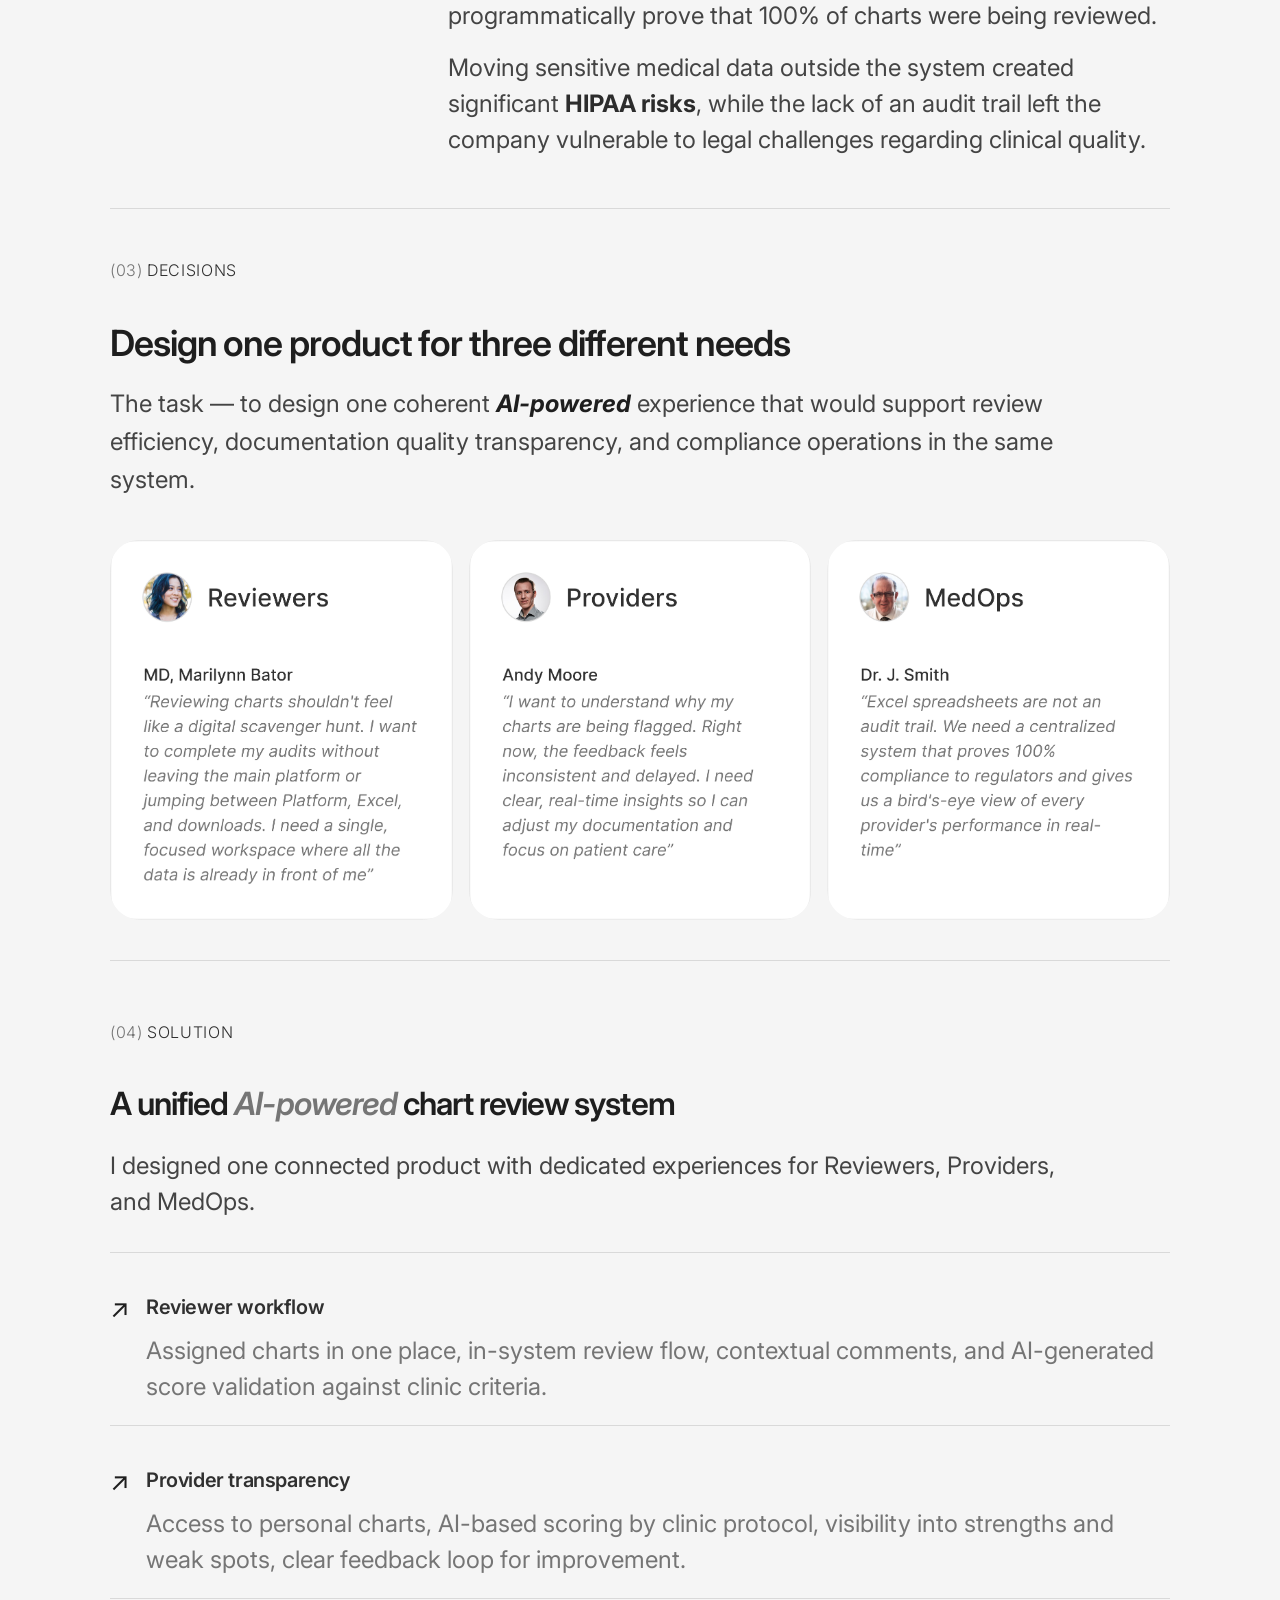
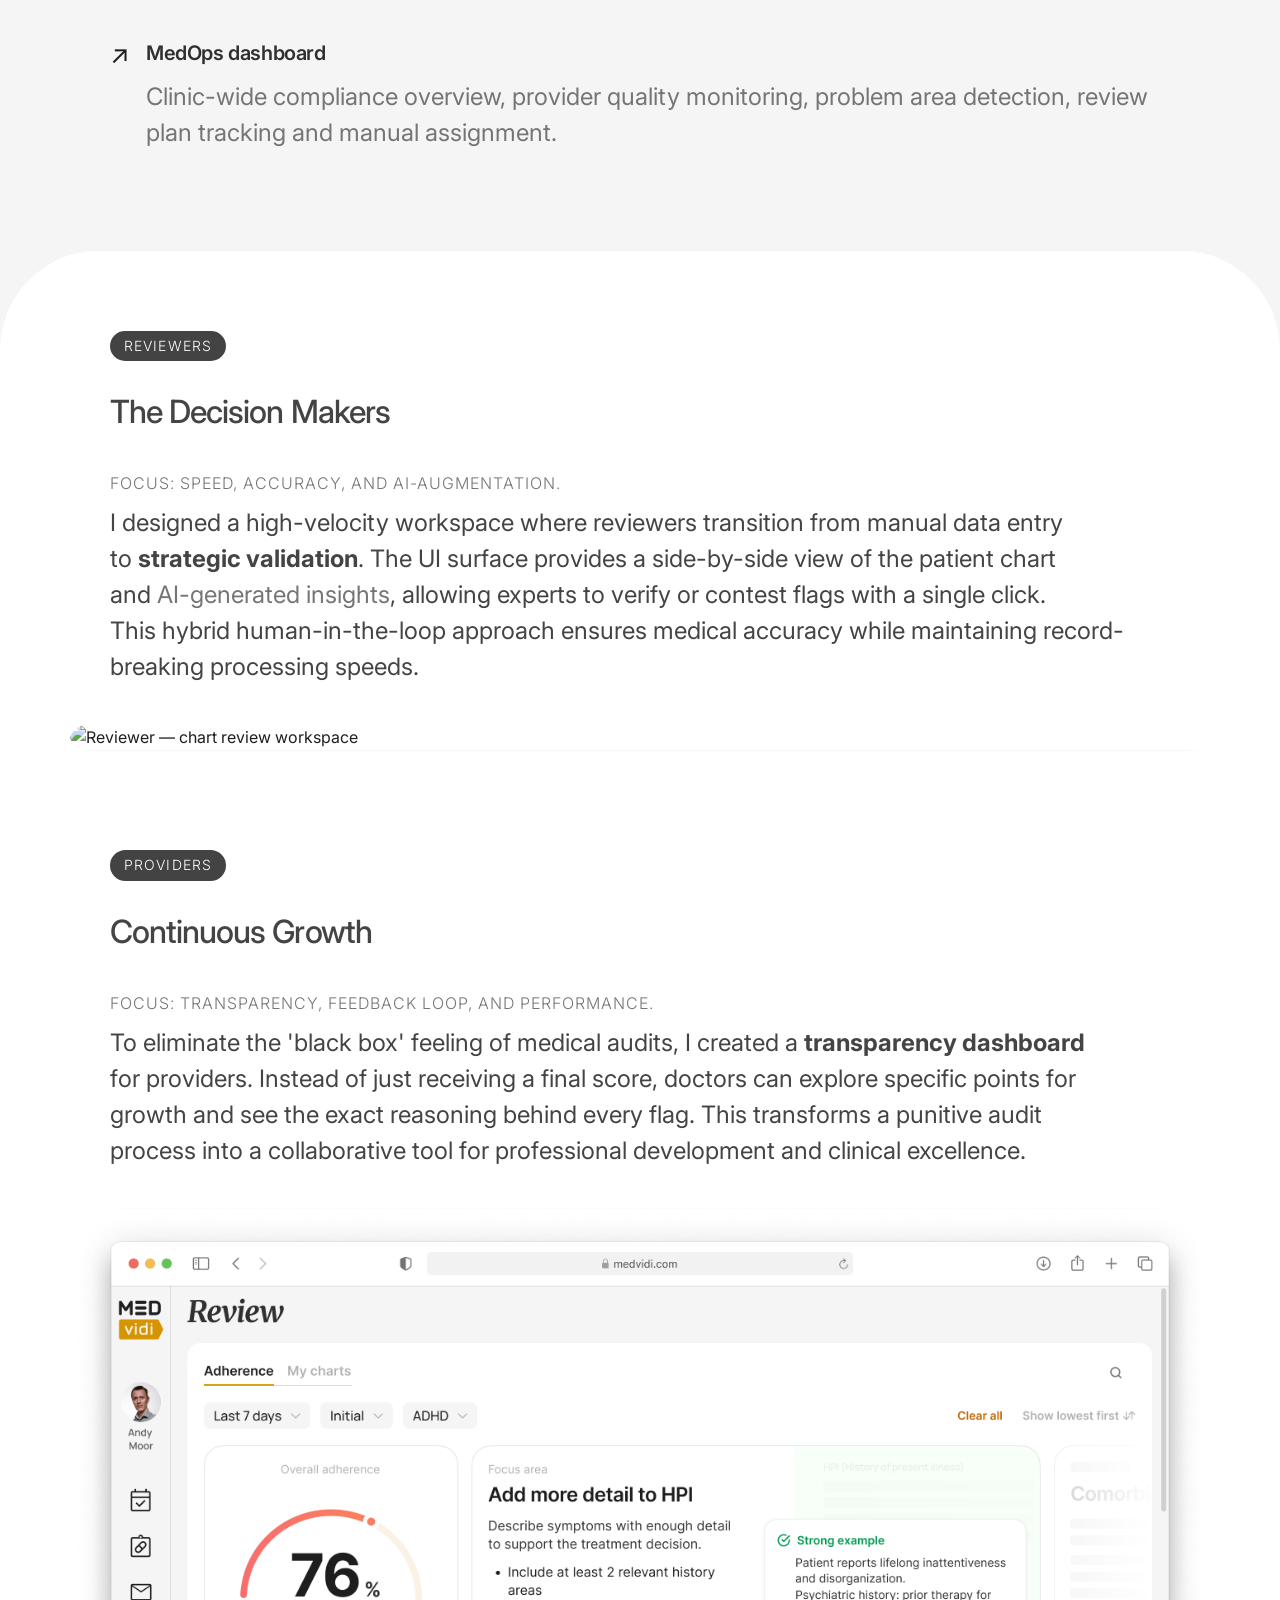
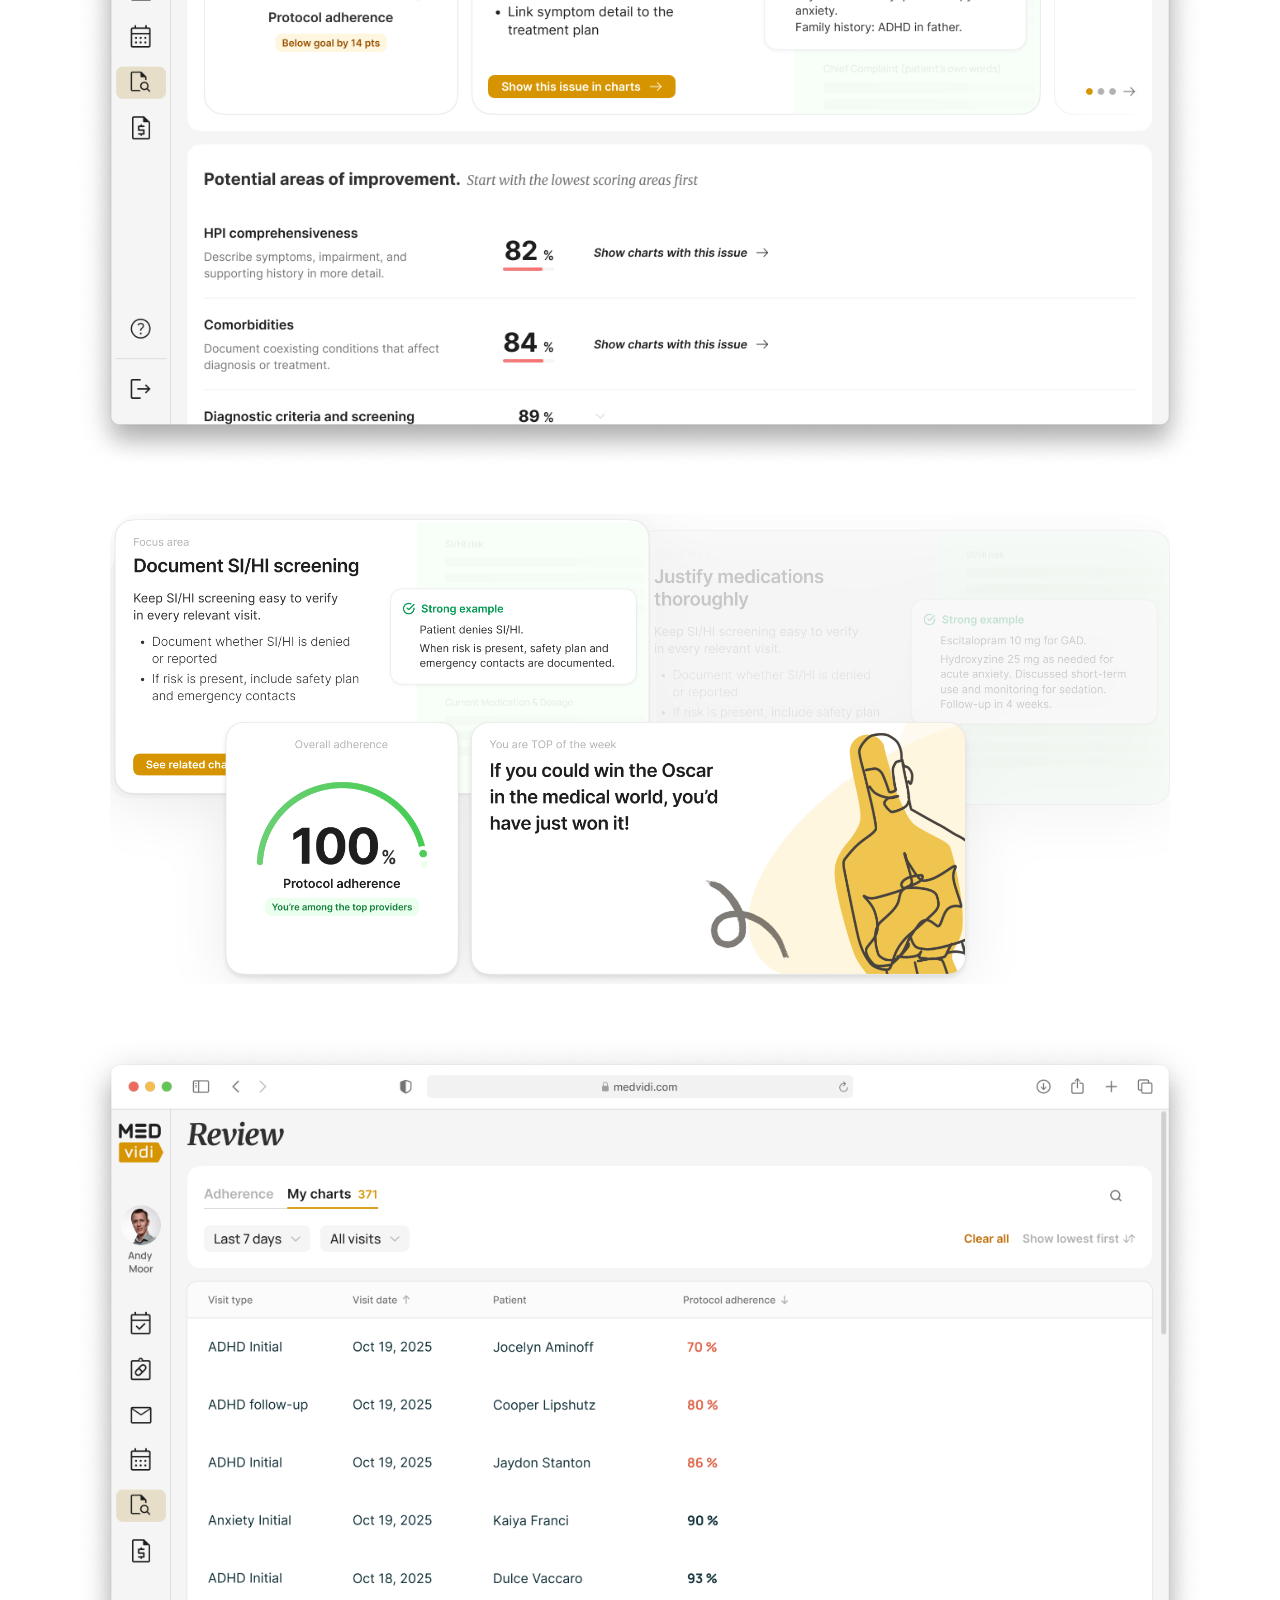
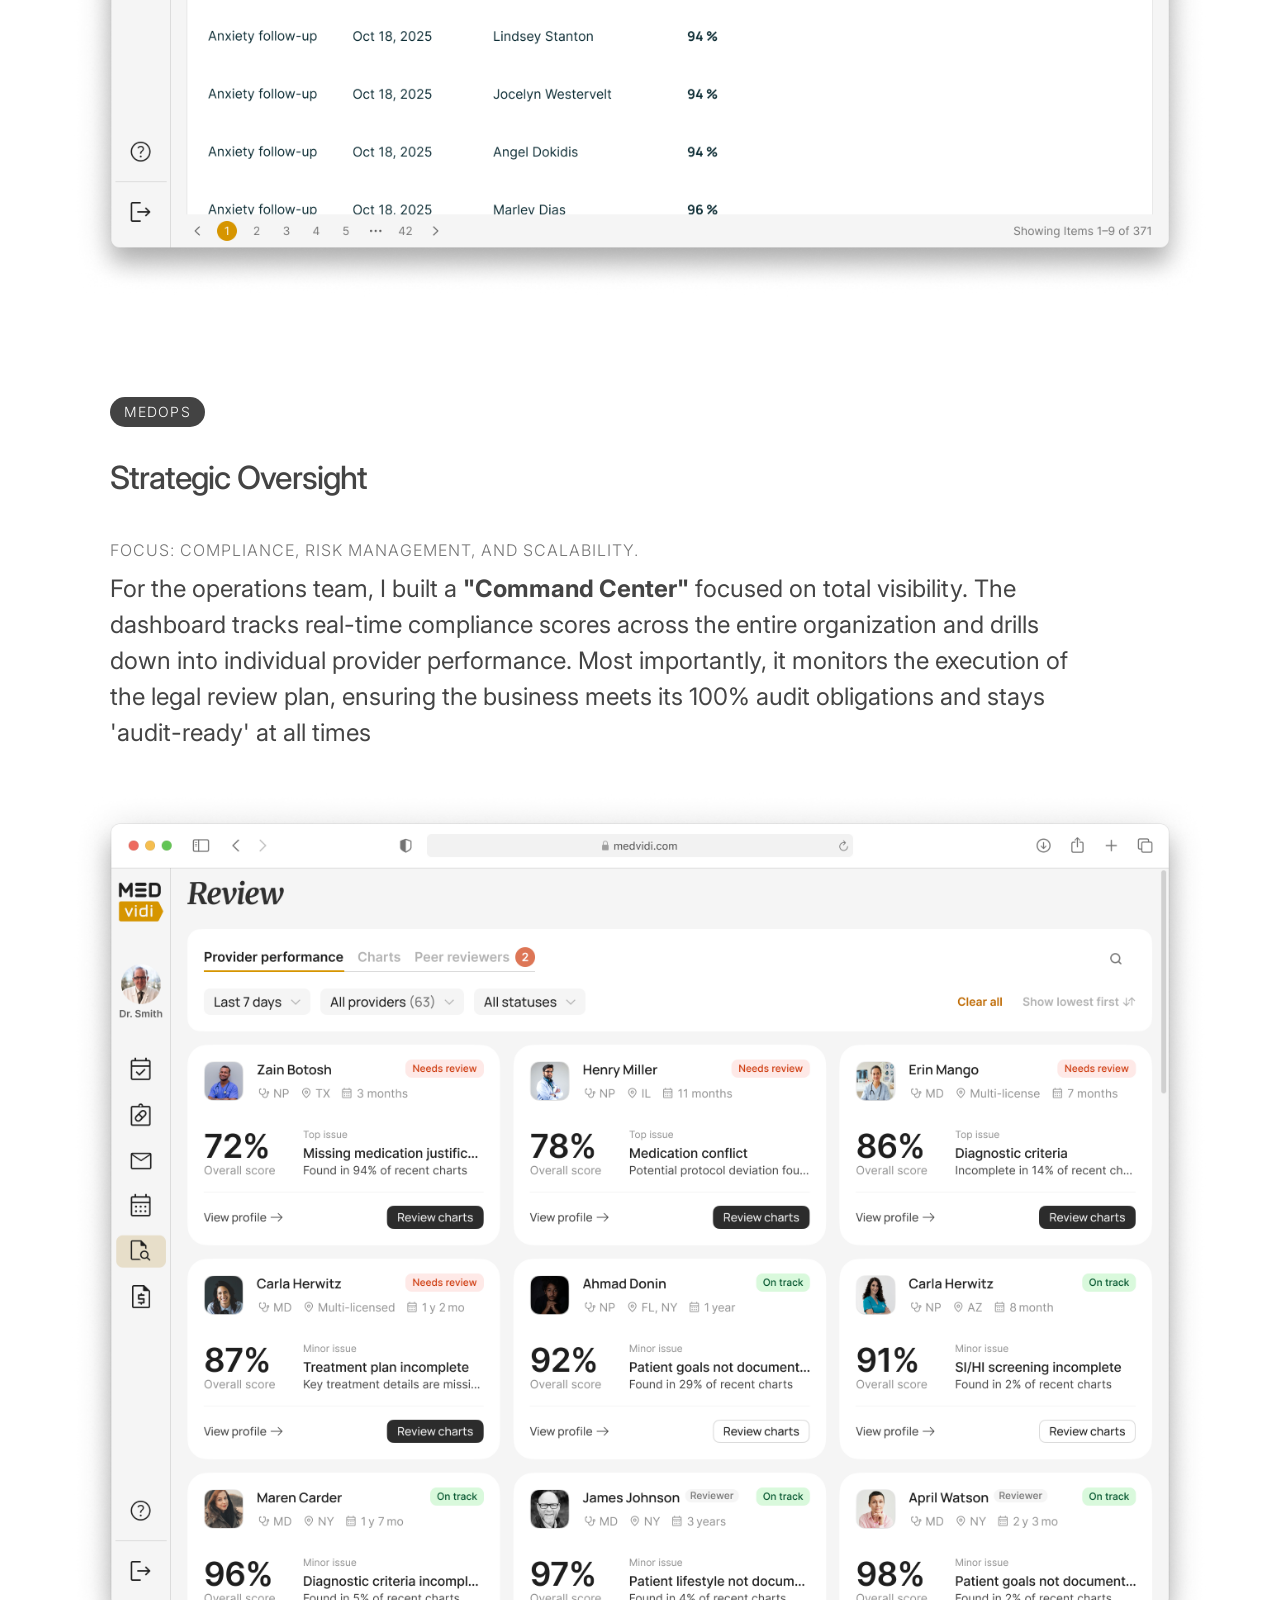
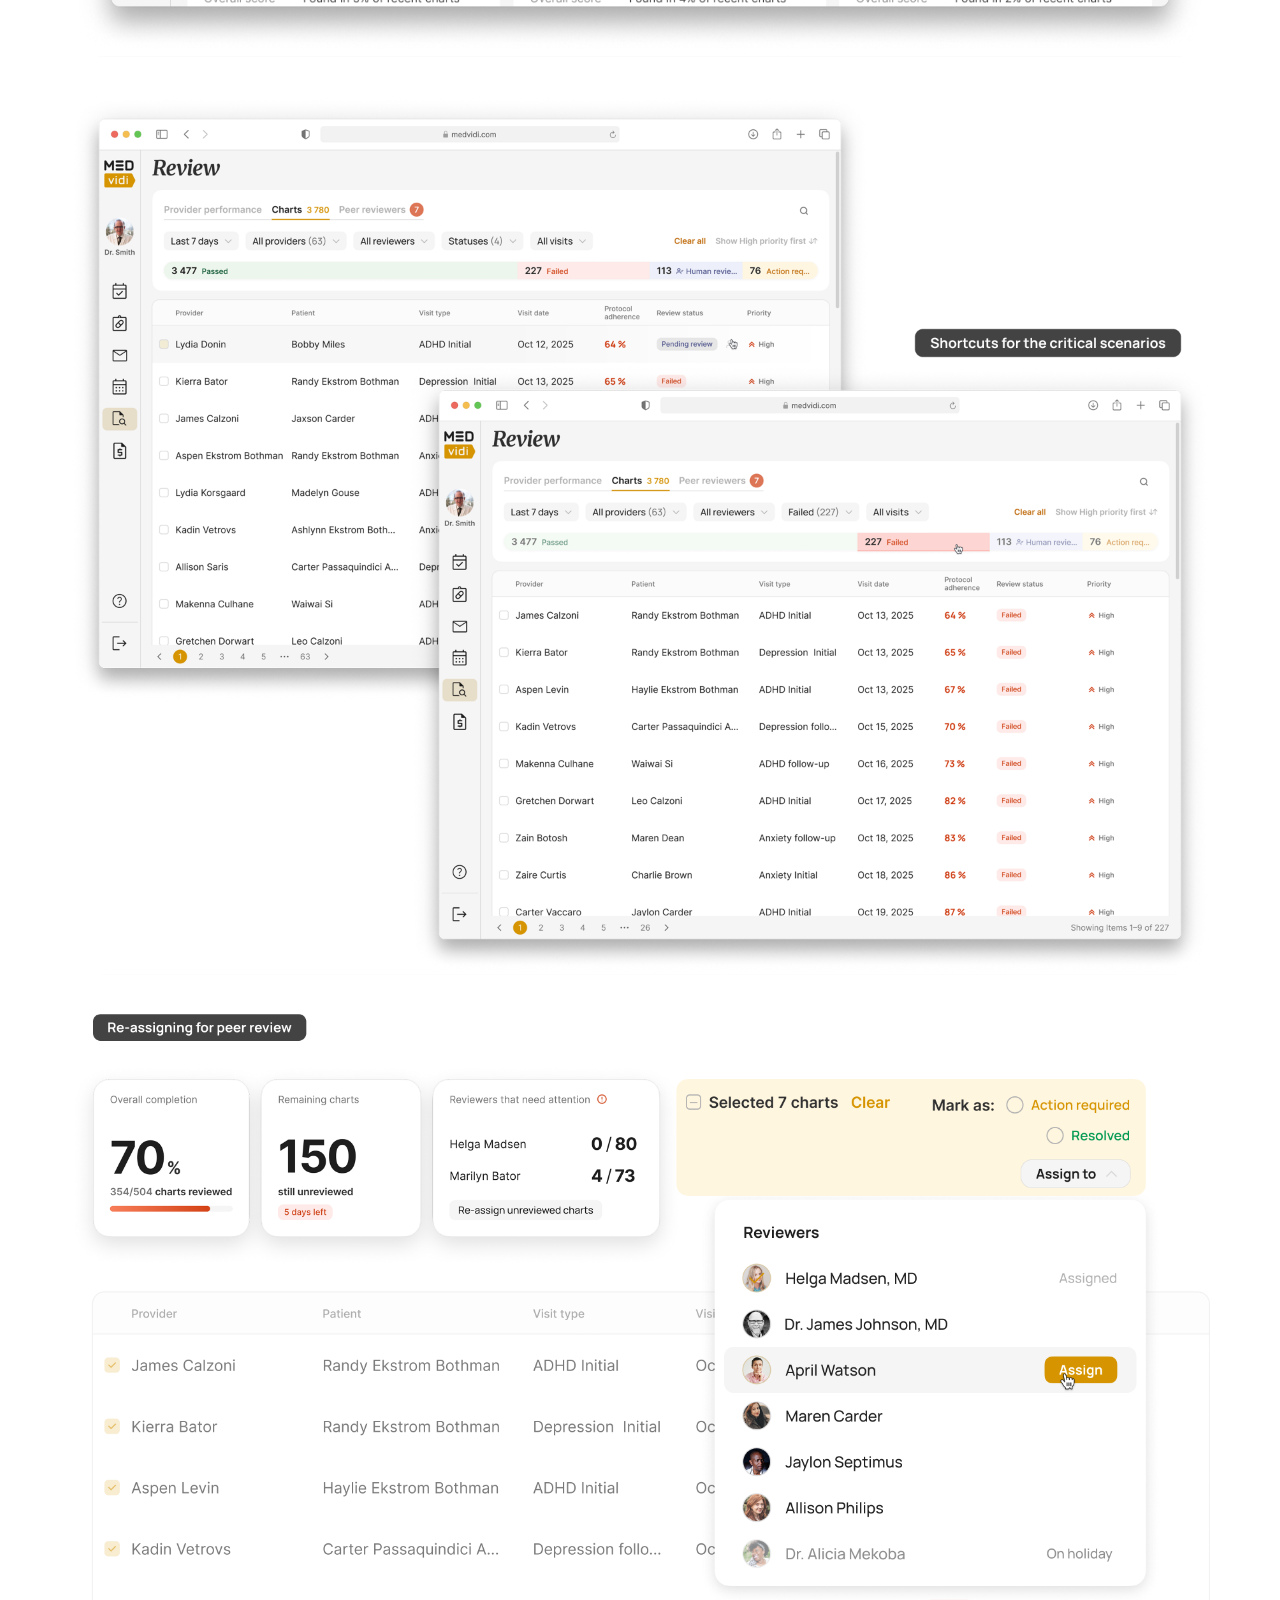
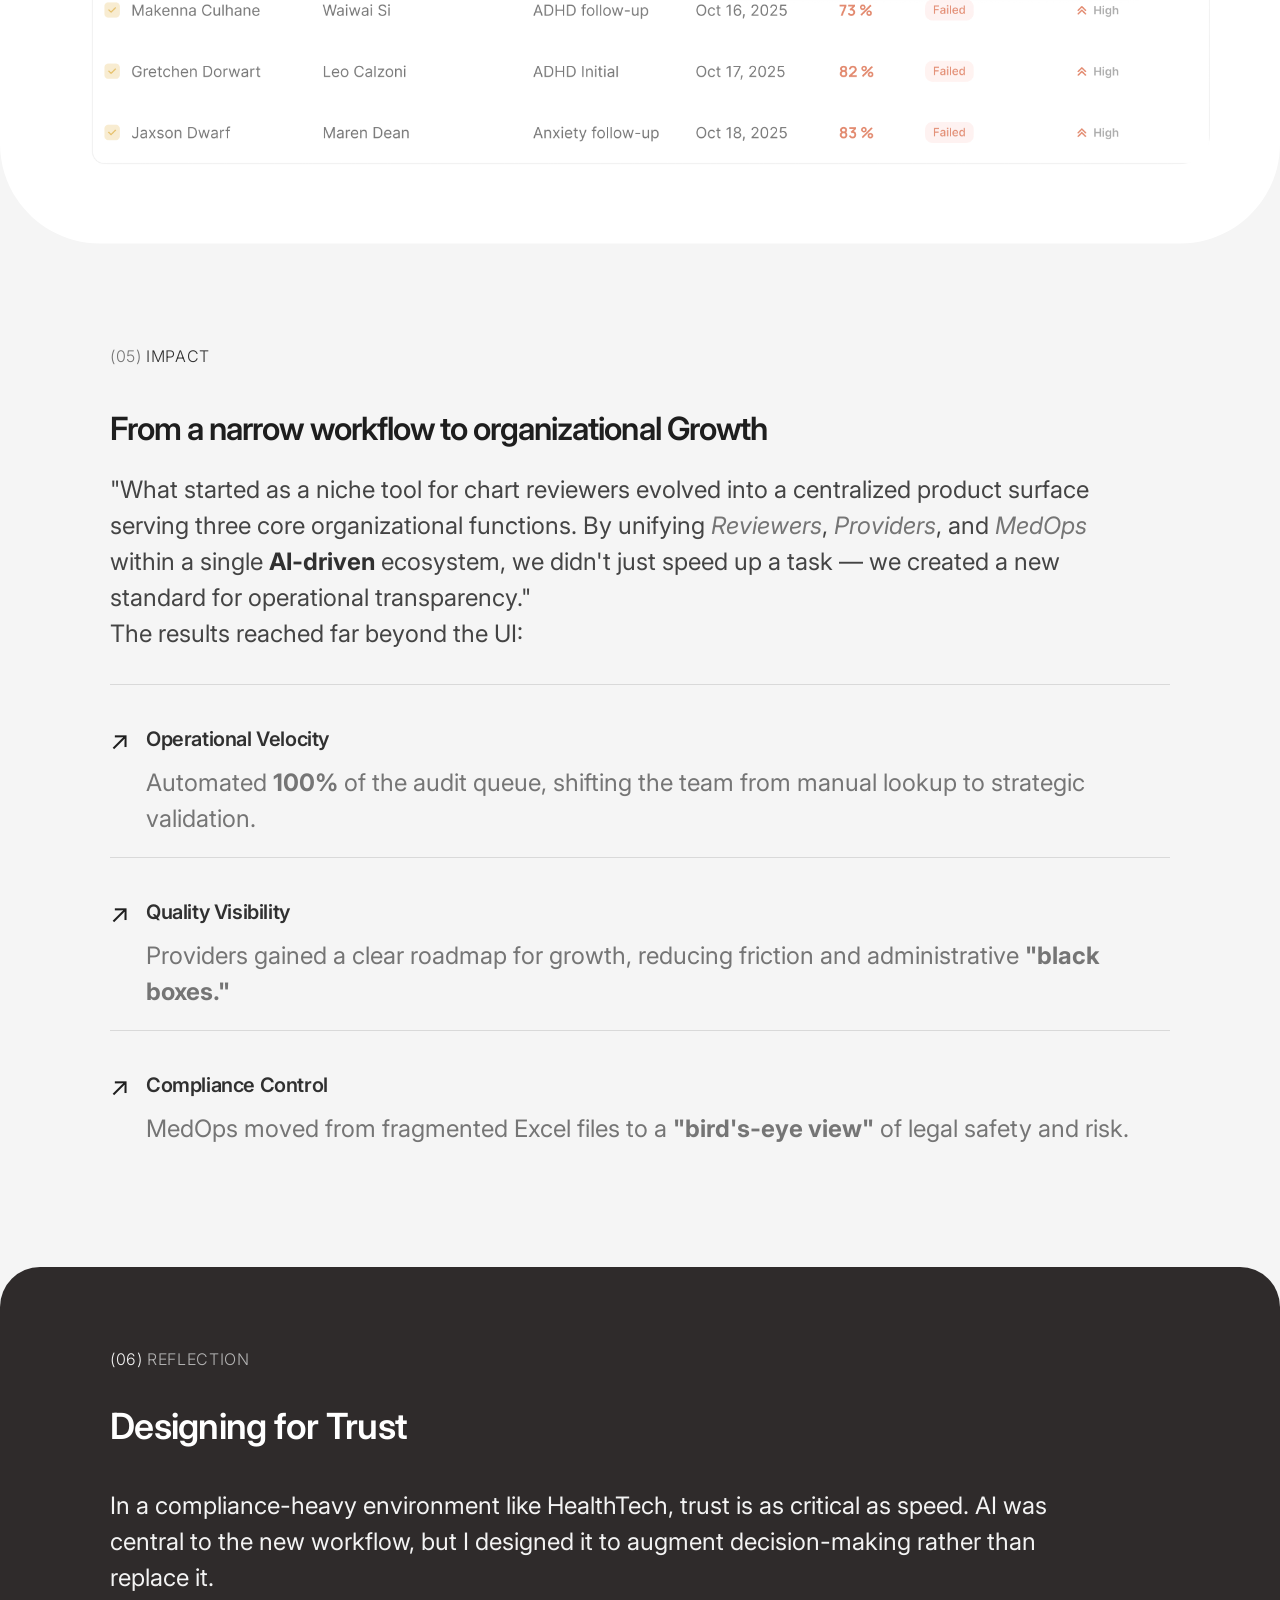
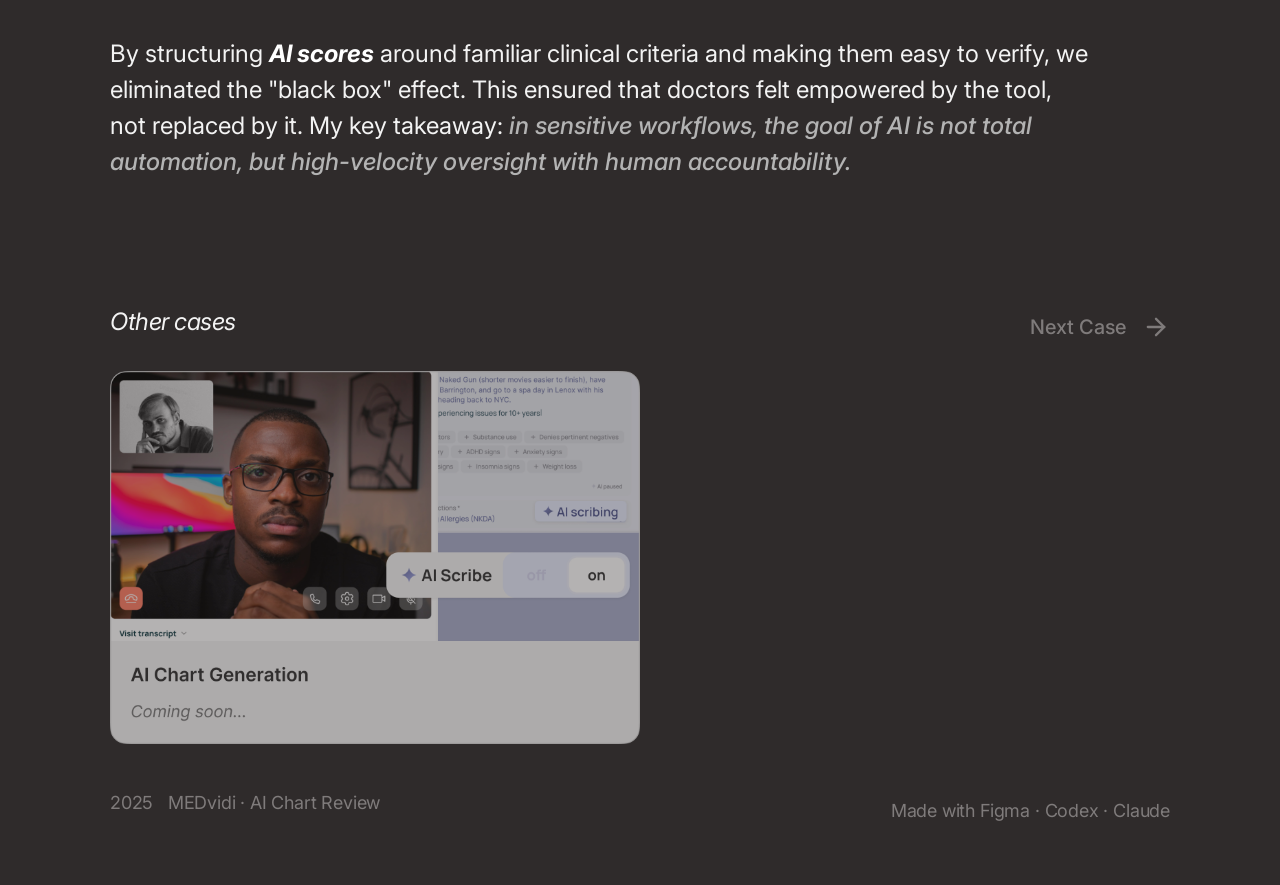
==== commit 2f8aa6a5: "Add Medvidi contact CTA" ====
--- a/Cases/medvidi/AI review-case/index.html
+++ b/Cases/medvidi/AI review-case/index.html
@@ -28,6 +28,12 @@
       <li><a href="#impact">Impact</a></li>
       <li><a href="#reflection">Reflection</a></li>
     </ul>
+    <a class="nav-contact" href="mailto:strekozova.ma@gmail.com" aria-label="Contact me">
+      <span>Contact me</span>
+      <svg width="16" height="16" viewBox="0 0 16 16" fill="none" aria-hidden="true">
+        <path d="M4 11.3333L11.3333 4M5.33333 4H11.3333V10" stroke="currentColor" stroke-width="1.5" stroke-linecap="round" stroke-linejoin="round"/>
+      </svg>
+    </a>
   </div>
 </nav>
 
--- a/Cases/medvidi/AI review-case/styles.css
+++ b/Cases/medvidi/AI review-case/styles.css
@@ -68,9 +68,11 @@
 
 .nav-anchors {
   display: flex;
+  flex: 1;
   gap: 32px;
   list-style: none;
   align-items: center;
+  justify-content: center;
 }
 
 .nav-anchors a {
@@ -87,6 +89,36 @@
 .nav-anchors a.active {
   color: #303030;
   font-weight: 600;
+}
+
+.nav-contact {
+  display: inline-flex;
+  align-items: center;
+  justify-content: center;
+  gap: 8px;
+  height: 32px;
+  padding: 0 12px;
+  border-radius: 8px;
+  background: #2c2c2c;
+  color: #f5f5f5;
+  font-size: 16px;
+  font-weight: 400;
+  line-height: 1;
+  white-space: nowrap;
+  transition: background-color 0.18s ease, transform 0.18s ease, opacity 0.18s ease;
+}
+
+.nav-contact:hover {
+  background: #3a3a3a;
+  transform: translateY(-1px);
+}
+
+.nav-contact:active {
+  transform: translateY(0);
+}
+
+.nav-contact svg {
+  flex-shrink: 0;
 }
 
 /* ── Hero ── */
@@ -1277,6 +1309,10 @@
     font-size: 15px;
   }
 
+  .nav-contact {
+    display: none;
+  }
+
   .two-col, .three-col, .decision-grid, .impact-strip, .visual-row,
   .screens-row, .impact-strip--four, .star-grid {
     grid-template-columns: 1fr;
